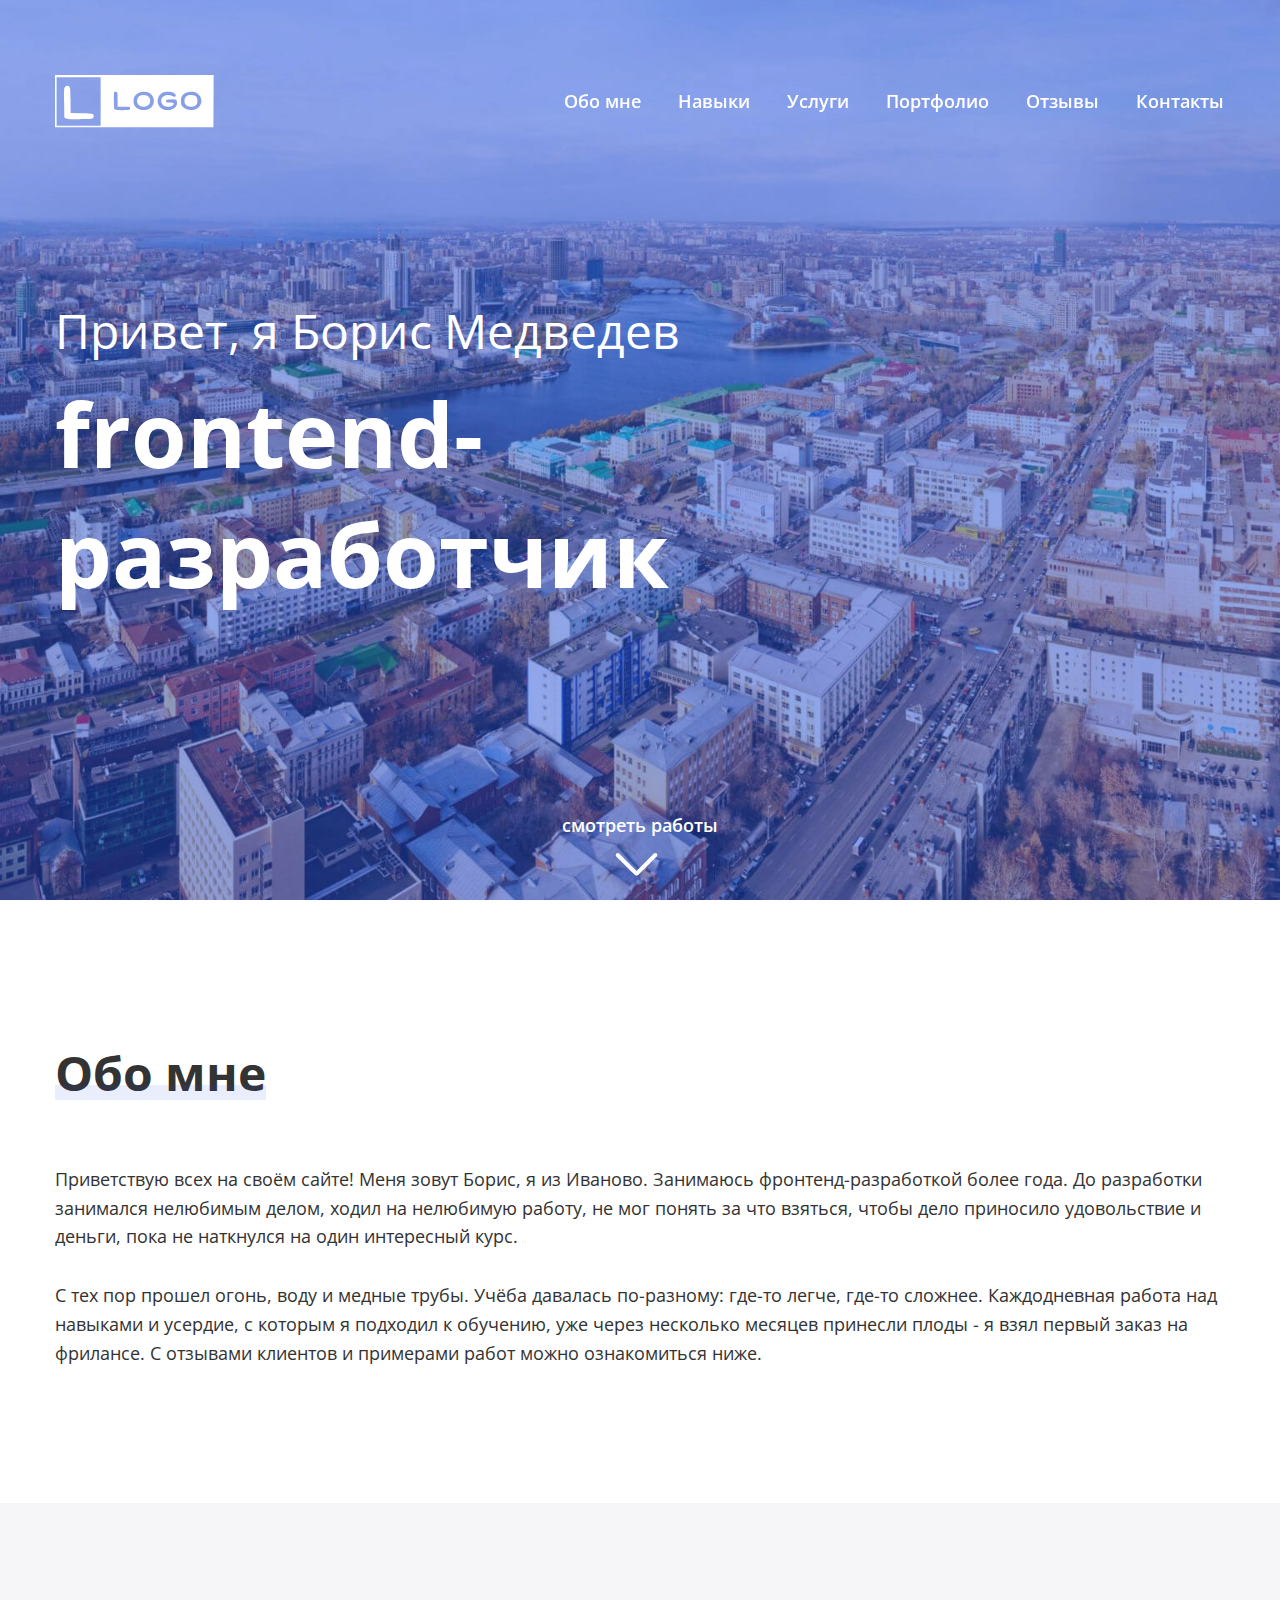
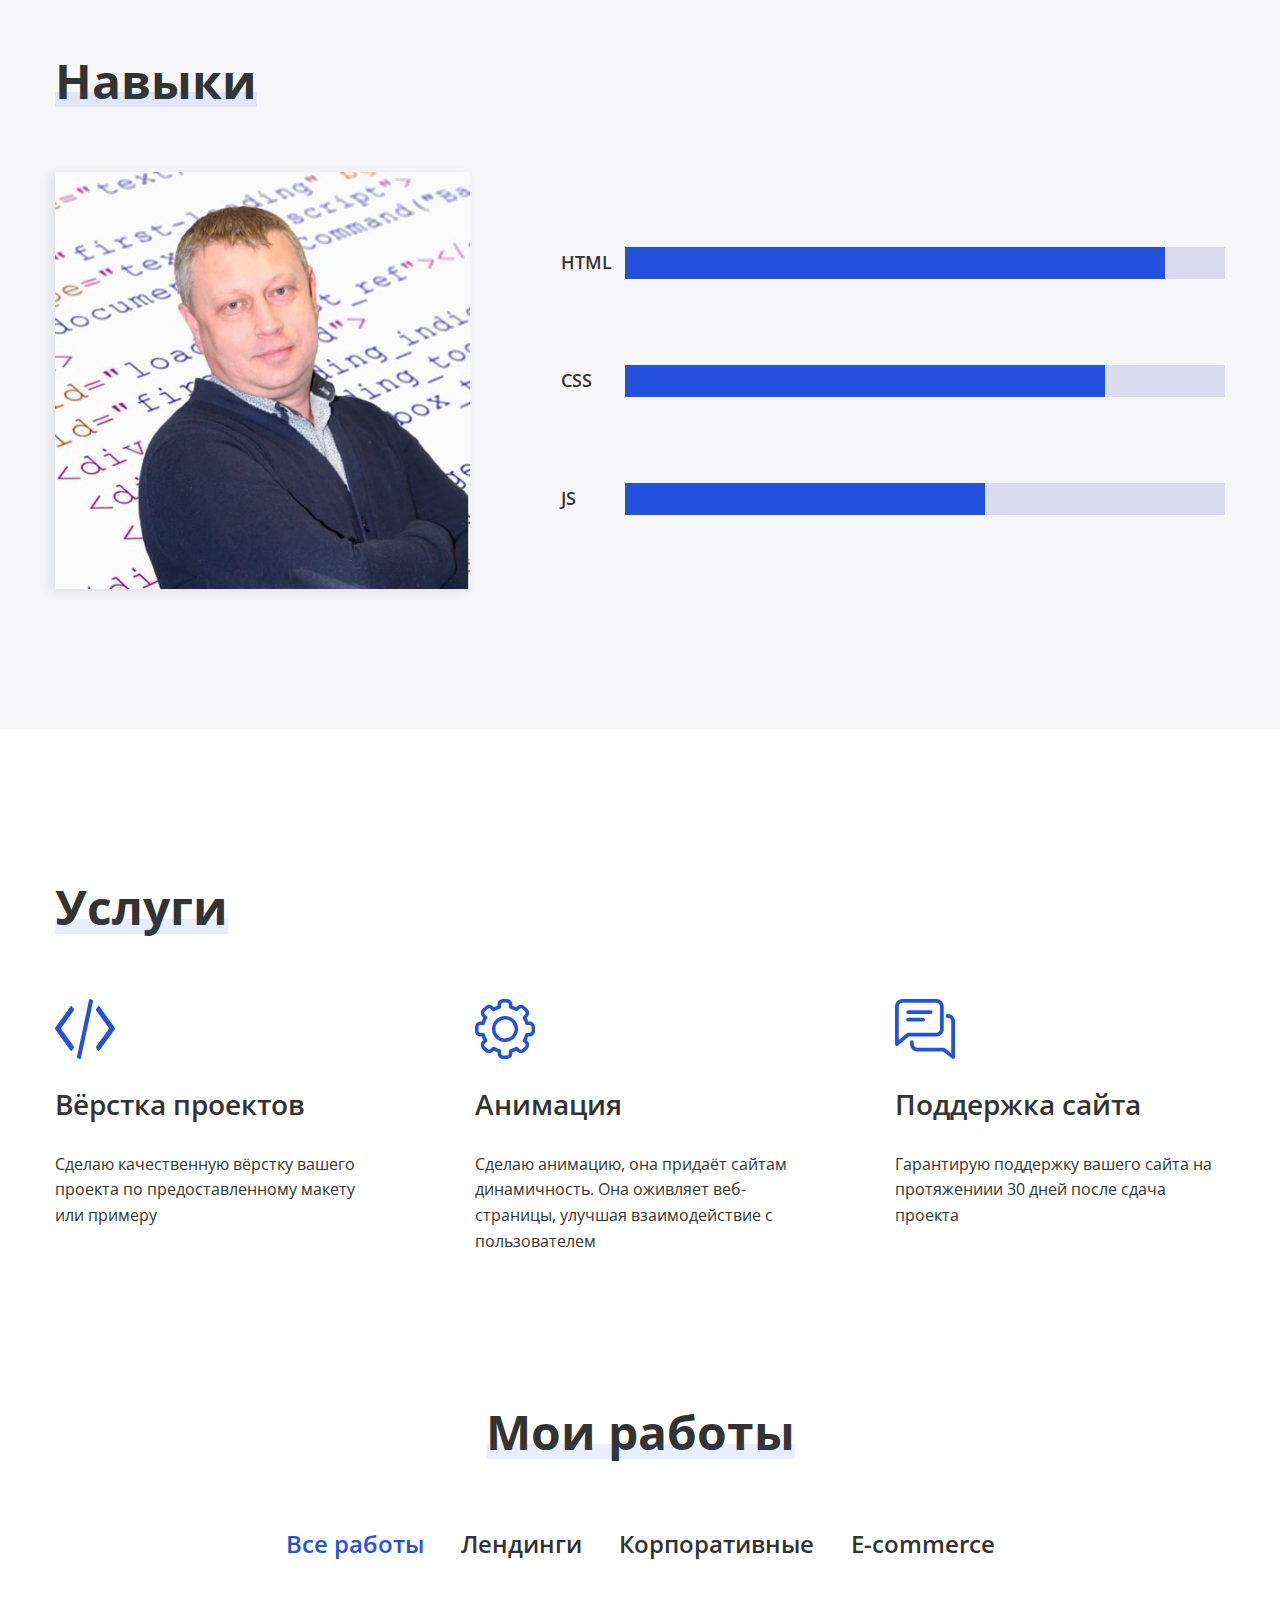
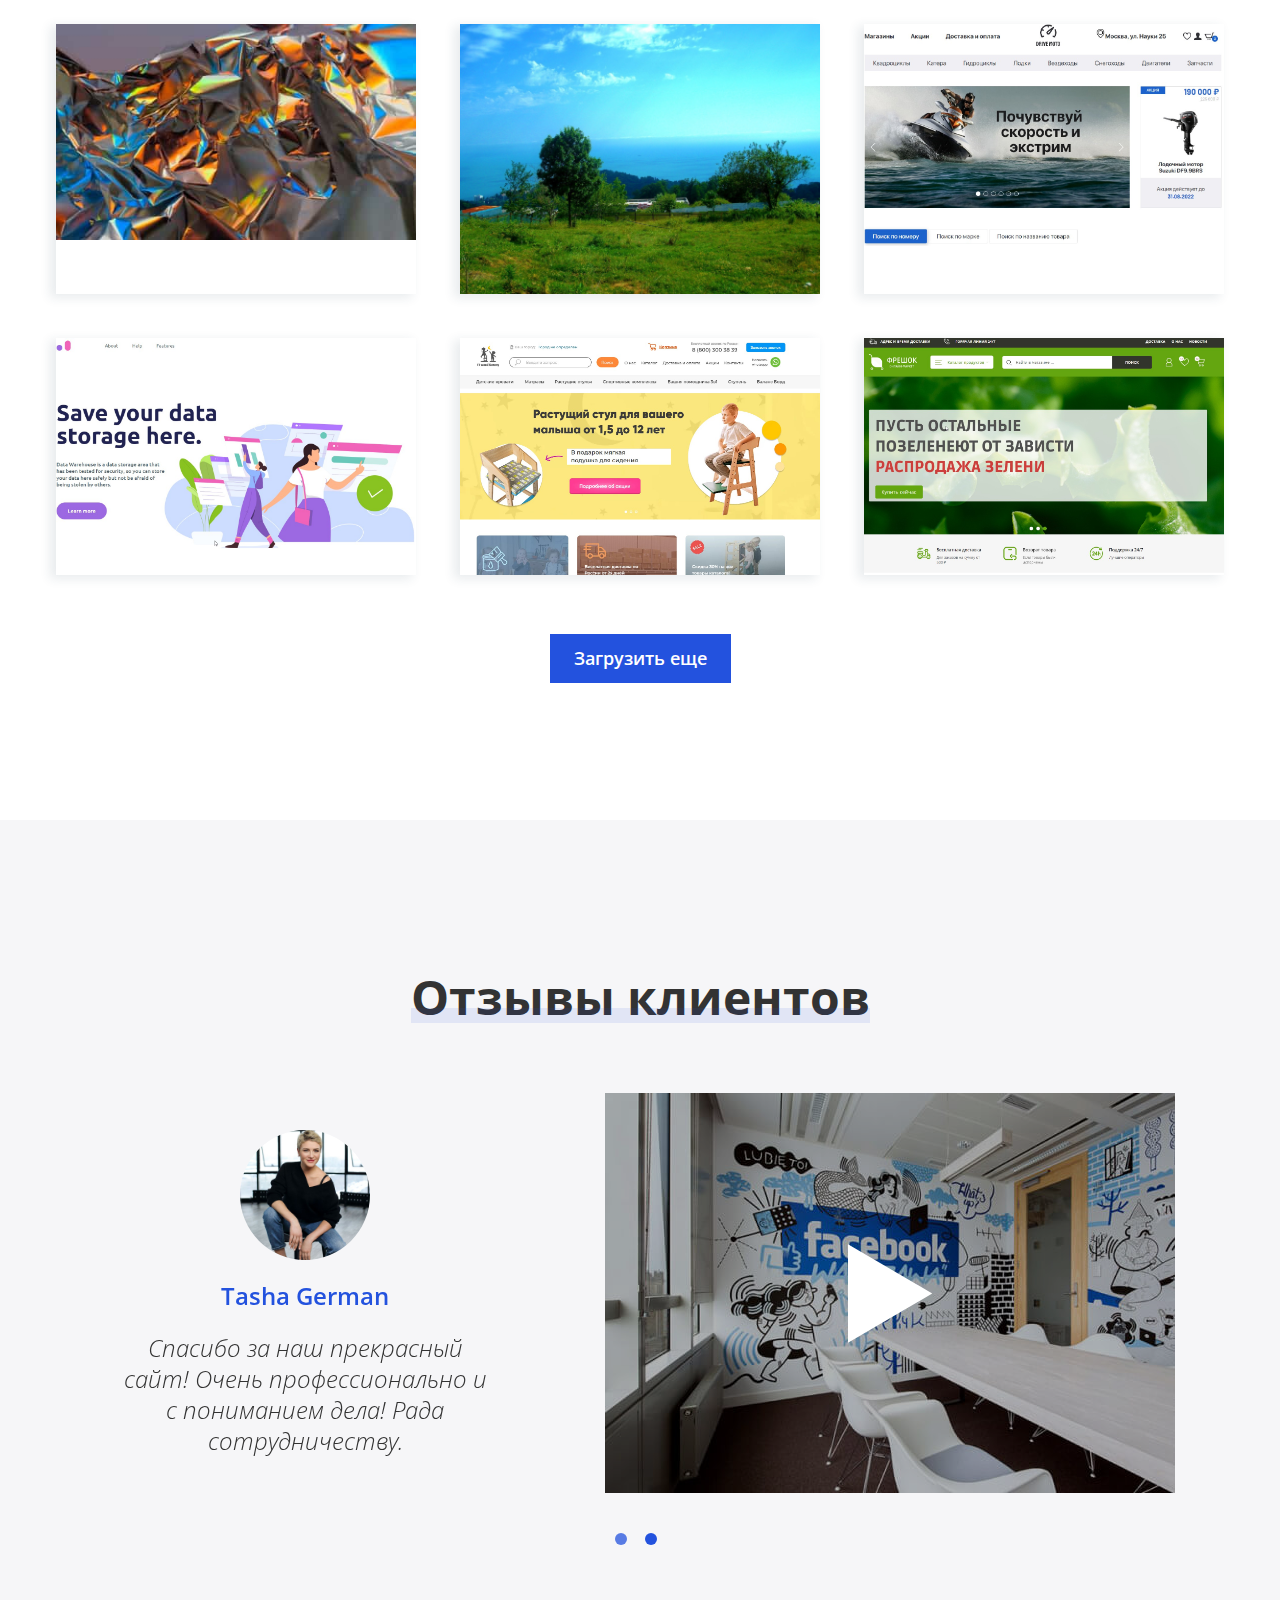
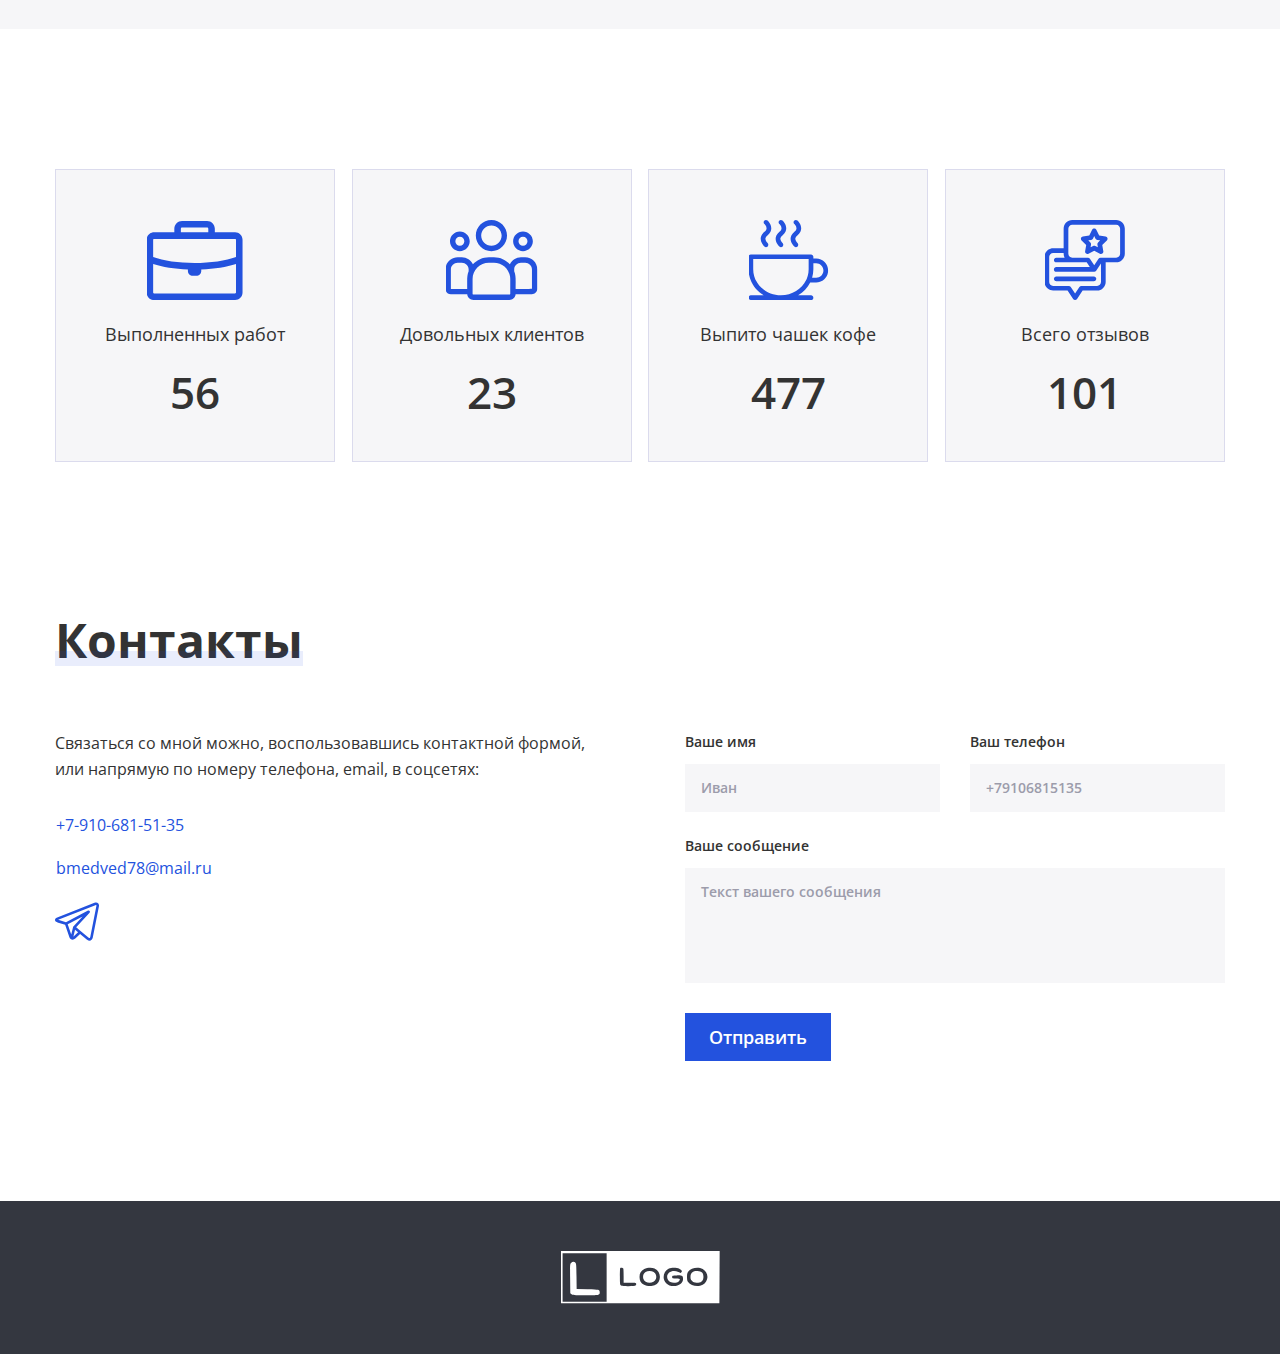
==== index.html @ 02bcf8ca "777" ====
<!DOCTYPE html>
<html lang="ru">

<head>
  <meta charset="UTF-8" />
  <meta http-equiv="X-UA-Compatible" content="IE=edge" />
  <meta name="viewport" content="width=device-width,
initial-scale=1.0" />
  <title>Портфолио Медведева Бориса</title>

  <link rel="apple-touch-icon" sizes="180x180" href="image/favicon/apple-touch-icon.png" />
  <link rel="icon" type="image/png" sizes="32x32" href="image/favicon/favicon-32x32.png" />
  <link rel="icon" type="image/png" sizes="16x16" href="image/favicon/favicon-16x16.png" />
  <link rel="icon" type="image/png" href="image/favicon/favicon.ico" />
  <link rel="manifest" href="image/favicon/site.webmanifest" />
  <link rel="mask-icon" href="image/favicon/safari-pinned-tab.svg" color="#5bbad5" />
  <meta name="msapplication-TileColor" content="#da532c" />
  <meta name="theme-color" content="#ffffff" />
  <meta name="yandex-verification" content="403693c402053840" />

  <link rel="stylesheet" href="https://maxcdn.bootstrapcdn.com/font-awesome/4.5.0/css/font-awesome.min.css" />
  <link rel="preconnect" href="https://fonts.googleapis.com" />
  <link rel="preconnect" href="https://fonts.gstatic.com" crossorigin />
  <link href="https://fonts.googleapis.com/css2?family=Open+Sans:ital,wght@0,400;0,600;0,700;1,300&display=swap"
    rel="stylesheet" />
  <link rel="stylesheet" href="css/reset.css" />
  <link rel="stylesheet" href="https://cdn.jsdelivr.net/npm/@fancyapps/ui/dist/fancybox.css" />
  <link rel="stylesheet" href="css/magnific-popup.css" />
  <link rel="stylesheet" href="css/slick-theme.css" />
  <link rel="stylesheet" href="css/slick.css" />
  <link rel="stylesheet" href="css/style.css" />

  <!-- Yandex.Metrika counter -->
  <script type="text/javascript">
    (function (m, e, t, r, i, k, a) {
      m[i] = m[i] || function () {
        (m[i].a = m[i].a || []).push(arguments)
      };
      m[i].l = 1 * new Date();
      k = e.createElement(t), a = e.getElementsByTagName(t)[0], k.async = 1, k.src = r, a.parentNode.insertBefore(k,
        a)
    })
    (window, document, "script", "https://mc.yandex.ru/metrika/tag.js", "ym");

    ym(88549186, "init", {
      clickmap: true,
      trackLinks: true,
      accurateTrackBounce: true,
      webvisor: true
    });
  </script>
  <noscript>
    <div><img src="https://mc.yandex.ru/watch/88549186" style="position:absolute; left:-9999px;" alt="" /></div>
  </noscript>
  <!-- /Yandex.Metrika counter -->




</head>

<body>
  <header class="header">
    <div class="container">
      <nav class="header__nav">
        <a class="logo" href="#">
          <img class="logo__img" src="image/logo.svg" alt="Логотип веб разработчика Медведева Бориса" />
        </a>

        <ul class="menu">
          <li class="menu__item">
            <a href="#about" class="menu__link animation link-size">
              Обо мне
            </a>
          </li>
          <li class="menu__item">
            <a href="#skills" class="menu__link animation link-size">
              Навыки
            </a>
          </li>
          <li class="menu__item">
            <a href="#services" class="menu__link animation link-size">
              Услуги
            </a>
          </li>
          <li class="menu__item">
            <a href="#works" class="menu__link animation link-size">
              Портфолио
            </a>
          </li>
          <li class="menu__item">
            <a href="#reviews" class="menu__link animation link-size">
              Отзывы
            </a>
          </li>
          <li class="menu__item">
            <a href="#contacts" class="menu__link animation link-size">
              Контакты
            </a>
          </li>
        </ul>

        <button class="burger link-size" type="button" id="toggle">
          <span class="burger__line burger__line--top"></span>
          <span class="burger__line burger__line--middle"></span>
          <span class="burger__line burger__line--bottom"></span>
          <span class="sr-only">кнопка открытия мобильного меню</span>
        </button>
      </nav>
    </div>
  </header>

  <main>
    <section class="hero" style="background-image: url('image/bgheader.jpg')">
      <div class="container">
        <div class="hero__inner">
          <h1 class="hero__title">
            Привет, я Борис Медведев
            <span class="hero__sabtitle">frontend- разработчик</span>
          </h1>
        </div>
        <a class="hero__arrow" href="#works">
          смотреть работы
          <span class="hero__line hero__line--first"></span>
          <span class="hero__line hero__line--second"></span>
        </a>
      </div>
    </section>

    <section class="about" id="about">
      <div class="container">
        <h2 class="title">Обо мне</h2>
        <div class="about__descr">
          <p>
            Приветствую всех на своём сайте! Меня зовут Борис, я из Иваново.
            Занимаюсь фронтенд-разработкой более года. До разработки занимался
            нелюбимым делом, ходил на нелюбимую работу, не мог понять за что
            взяться, чтобы дело приносило удовольствие и деньги, пока не
            наткнулся на один интересный курс.
          </p>
          <p>
            С тех пор прошел огонь, воду и медные трубы. Учёба давалась
            по-разному: где-то легче, где-то сложнее. Каждодневная работа над
            навыками и усердие, с которым я подходил к обучению, уже через
            несколько месяцев принесли плоды - я взял первый заказ на
            фрилансе. С отзывами клиентов и примерами работ можно ознакомиться
            ниже.
          </p>
        </div>
      </div>
    </section>

    <section class="skills" id="skills">
      <div class="container">
        <h2 class="title">Навыки</h2>
        <div class="skills__wrapper">
          <img class="skills__img" src="image/skills_img.jpg" alt="веб разработчик Медведев борис" width="415" />
          <ul class="skills__info">
            <li class="skills__items">
              <span class="skills__text">html</span>
              <span class="skills__progress">
                <span class="skills__line" style="width: 10%"> </span>
              </span>
            </li>
            <li class="skills__items">
              <span class="skills__text">css</span>
              <span class="skills__progress">
                <span class="skills__line" style="width: 20%"> </span>
              </span>
            </li>
            <li class="skills__items">
              <span class="skills__text">js</span>
              <span class="skills__progress">
                <span class="skills__line" style="width: 40%"> </span>
              </span>
            </li>
          </ul>
        </div>
      </div>
    </section>

    <section class="services" id="services">
      <div class="container">
        <h2 class="title">Услуги</h2>
        <ul class="services__list">
          <li class="services__item services__item--code">
            <h3 class="services__title">Вёрстка проектов</h3>
            <div class="services__text">
              <p>
                Сделаю качественную вёрстку вашего проекта по предоставленному
                макету или примеру
              </p>
            </div>
          </li>

          <li class="services__item services__item--cms">
            <h3 class="services__title">Анимация</h3>
            <div class="services__text">
              <p>Сделаю анимацию, она придаёт сайтам динамичность. Она оживляет веб-страницы, улучшая взаимодействие с
                пользователем
              </p>
            </div>
          </li>
          <li class="services__item services__item--site">
            <h3 class="services__title">Поддержка сайта</h3>
            <div class="services__text">
              <p>
                Гарантирую поддержку вашего сайта на протяжениии 30 дней после
                сдача проекта
              </p>
            </div>
          </li>
        </ul>
      </div>
    </section>

    <section class="works" id="works">
      <div class="container works__container">
        <h2 class="works__title title">Мои работы</h2>
        <ul class="filter">
          <li class="filter__item">
            <button class="filter__btn animation-blue link-size" type="button" data-filter="all">
              Все работы
            </button>
          </li>
          <li class="filter__item">
            <button class="filter__btn animation-blue link-size" type="button" data-filter=".category-1">
              Лендинги
            </button>
          </li>
          <li class="filter__item">
            <button class="filter__btn animation-blue link-size" type="button" data-filter=".category-2">
              Корпоративные
            </button>
          </li>
          <li class="filter__item">
            <button class="filter__btn animation-blue link-size" type="button" data-filter=".category-3">
              E-commerce
            </button>
          </li>
        </ul>

        <ul class="works__content">
          <li class="works__item mix category-1">
            <a href="https://kurs-gray.vercel.app/" target="_blank">
              <img src="image/works1.jpg" alt="Далеко-далеко за словесными горами." width="360" />
            </a>
          </li>
          <li class="works__item mix category-1">
            <a href="https://project5426699.tilda.ws/" target="_blank">
              <img src="image/works2.jpg" alt="Далеко-далеко за словесными горами." width="360" />
            </a>
          </li>
          <li class="works__item mix category-2">
            <a href="https://atv-online-store.vercel.app/" target="_blank">
              <img src="image/works3.jpg" alt="Далеко-далеко за словесными горами." width="360" />
            </a>
          </li>
          <li class="works__item mix category-2">
            <a href="https://ratio-seven.vercel.app/" target="_blank">
              <img src="image/works4.jpg" alt="Далеко-далеко за словесными горами." width="360" />
            </a>
          </li>
          <li class="works__item mix category-3">
            <a href="https://timatoma96.ru/" target="_blank">
              <img src="image/works5.jpg" alt="Далеко-далеко за словесными горами." width="360" />
            </a>
          </li>
          <li class="works__item mix category-3">
            <a href="https://freeshock1.vercel.app/" target="_blank">
              <img src="image/works6.jpg" alt="Далеко-далеко за словесными горами." width="360" />
            </a>
          </li>
        </ul>
        <button class="btn" type="button">Загрузить еще</button>
      </div>
    </section>

    <section class="reviews" id="reviews">
      <div class="container">
        <h2 class="reviews__title title">Отзывы клиентов</h2>

        <ul class="reviews__slider">
          <li class="reviews__inner">
            <div class="reviews__quote">
              <img class="reviews__img" src="image/mark.jpg" alt="Марк Цукерберг" />
              <blockquote class="reviews__text">
                <cite class="reviews__name">Tasha German</cite>
                Спасибо за наш прекрасный сайт! Очень профессионально и с пониманием дела! Рада сотрудничеству.
              </blockquote>
            </div>
            <a class="video" style="background-image: url('image/bg.jpg')" href="#">
              <span class="sr-only">кнопка смотреть видео</span>
            </a>
          </li>
          <li class="reviews__inner">
            <div class="reviews__quote">
              <img class="reviews__img" src="image/photo_2021-07-04_13-36-21.jpg" alt="Марк Цукерберг" />
              <blockquote class="reviews__text">
                <cite class="reviews__name">Anna Oganг</cite>
                Очень довольны разработанным сайтом и предоставляемыми нам услугам. Благодарим за
                успешное продвижение сайта!
              </blockquote>
            </div>
            <a class="video" style="background-image: url('image/works2.jpg')" href="#">
              <span class="sr-only">кнопка смотреть видео</span>
            </a>
          </li>

        </ul>
      </div>
    </section>

    <div class="container">
      <ul class="statistics">
        <li class="statistics__item statistics__item--briefcase">
          <span class="statistics__text">Выполненных работ</span>
          <span class="statistics__numbers">56</span>
        </li>
        <li class="statistics__item statistics__item--users">
          <span class="statistics__text">Довольных клиентов</span>
          <span class="statistics__numbers">23</span>
        </li>
        <li class="statistics__item statistics__item--coffee">
          <span class="statistics__text">Выпито чашек кофе</span>
          <span class="statistics__numbers">477</span>
        </li>
        <li class="statistics__item statistics__item--reviews">
          <span class="statistics__text">Всего отзывов</span>
          <span class="statistics__numbers">101</span>
        </li>
      </ul>
    </div>

    <section class="contacts" id="contacts">
      <div class="container">
        <h2 class="contacts__title title">Контакты</h2>
        <div class="contacts__inner">
          <address class="contacts__box">
            <div class="contacts__text">
              <p>
                Связаться со мной можно, воспользовавшись контактной формой,
                или напрямую по номеру телефона, email, в соцсетях:
              </p>
            </div>
            <ul class="contacts__list">
              <li class="contacts__item">
                <a class="contacts__phone animation-blue link-size" href="tel:+79106815135">
                  +7-910-681-51-35
                </a>
              </li>
              <li class="contacts__item">
                <a class="contacts__email animation-blue link-size" href="mailto:bmedved78@mail.ru">
                  bmedved78@mail.ru
                </a>
              </li>
            </ul>

            <ul class="social">
              <!-- <li class="social__item">
                <a class="social__link" href="#" target="_blank" style="background-image: url('image/instagram.svg')">
                  <span class="sr-only">ссылка в виде иконки социальной сети инстаграм</span>
                </a>
              </li>
              <li class="social__item">
                <a class="social__link" href="#" target="_blank" style="background-image: url('image/facebook.svg')">
                  <span class="sr-only">ссылка в виде иконки социальной сети фейсбук</span>
                </a>
              </li> -->
              <li class="social__item">
                <a class="social__link" href="https://t.me/BMEDV" target="_blank"
                  style="background-image: url('image/telegram.svg')">
                  <span class="sr-only">ссылка в виде иконки месенджер телеграм</span>
                </a>
              </li>
            </ul>
          </address>

          <form class="form" action="mail.php" method="POST">
            <label class="form__label">
              <span class="form__text">Ваше имя</span>
              <input class="form__input" type="text" name="name" placeholder="Иван" required />
            </label>

            <label class="form__label">
              <span class="form__text">Ваш телефон</span>
              <input class="form__input" type="tel" name="phone" placeholder="+79106815135" required />
            </label>

            <label class="form__label form__label--textarea">
              <span class="form__text">Ваше сообщение</span>
              <textarea class="form__input form__input--area" name="message"
                placeholder="Текст вашего сообщения"></textarea>
            </label>

            <button class="btn" type="submit">Отправить</button>
          </form>
        </div>
      </div>
    </section>
  </main>

  <footer class="footer">
    <a class="logo" href="#">
      <img class="logo__img" src="image/logo.svg" alt="Логотип веб разработчика Медведева Бориса" />
    </a>
    <button class="button" type="button">
      <span class="sr-only">кнопка переместиться на верх сайта</span>
    </button>
  </footer>


  <script src="js/jquery-3.6.0.min.js"></script>
  <script src="https://cdn.jsdelivr.net/npm/@fancyapps/ui@4.0/dist/fancybox.umd.js"></script>
  <script src="js/jquery.magnific-popup.min.js"></script>
  <script src="js/slick.min.js"></script>
  <script src="js/mixitup.min.js"></script>
  <script src="js/main.js"></script>
</body>

</html>
---- css/style.css ----
html {
  -webkit-box-sizing: border-box;
  box-sizing: border-box;
}

*,
*::after,
*::before {
  -webkit-box-sizing: inherit;
  box-sizing: inherit;
}

img {
  display: block;
}

body {
  font-family: "open sans", sans-serif;
  font-size: 18px;
  font-weight: normal;
  font-style: normal;
  line-height: 1.6;
  color: #333;
  background-color: #fff;
}

.link-size {
  position: relative;
}

.link-size::after {
  content: "";
  position: absolute;
  display: inline-block;
  top: 50%;
  -webkit-transform: translateY(-50%);
  transform: translateY(-50%);
  left: 0;
  width: 100%;
  height: 45px;
  z-index: 999;
}

.sr-only {
  position: absolute;
  width: 1px;
  height: 1px;
  margin: -1px;
  border: 0;
  padding: 0;
  white-space: nowrap;
  -webkit-clip-path: inset(100%);
  clip-path: inset(100%);
  clip: rect(0 0 0 0);
  overflow: hidden;
}

.container {
  max-width: 1200px;
  margin: 0 auto;
  padding: 0 15px;
}

.title {
  position: relative;
  display: inline-block;
  margin-bottom: 53px;
  font-weight: 700;
  font-size: 48px;
}

.title::after {
  content: "";
  position: absolute;
  display: inline-block;
  bottom: 12px;
  left: 0;
  width: 100%;
  height: 15px;
  background-color: rgba(35, 82, 222, 0.1);
}

.animation {
  outline: 0;
  border: 1px solid transparent;
  -webkit-transition: border-bottom 0.2s;
  transition: border-bottom 0.2s;
}

.animation:focus {
  -webkit-box-shadow: 0 0 0 2px rgba(255, 255, 255, 0.5);
  box-shadow: 0 0 0 2px rgba(255, 255, 255, 0.5);
  border-radius: 3px;
}

.animation:hover {
  border-bottom: 1px solid #fff;
  -webkit-transition: border-color 0.2s;
  transition: border-color 0.2s;
}

.animation:active {
  opacity: 0.7;
}

.animation-blue {
  outline: 0;
  border: 1px solid transparent;
  -webkit-transition: border-bottom 0.2s;
  transition: border-bottom 0.2s;
  border-radius: 3px;
}

.animation-blue:focus {
  -webkit-box-shadow: 0 0 0 2px rgba(35, 82, 222, 0.5);
  box-shadow: 0 0 0 2px rgba(35, 82, 222, 0.5);
}

.animation-blue:hover {
  color: #2352de;
  border-bottom: 1px solid #2352de;
}

.animation-blue:active {
  border-bottom: 1px solid transparent;
}

.btn {
  padding: 9px 23px;
  font-weight: 600;
  background-color: #2352de;
  border: 1px solid #2352de;
  color: #fff;
  -webkit-transition-property: color, background-color, -webkit-box-shadow;
  transition-property: color, background-color, -webkit-box-shadow;
  transition-property: color, box-shadow, background-color;
  transition-property: color, box-shadow, background-color, -webkit-box-shadow;
  -webkit-transition-duration: 0.2s;
  transition-duration: 0.2s;
  outline: 0;
}

.btn:focus {
  -webkit-box-shadow: 0 0 0 3px rgba(35, 82, 222, 0.5);
  box-shadow: 0 0 0 3px rgba(35, 82, 222, 0.5);
}

.btn:hover {
  background-color: #fff;
  color: #2352de;
}

.btn:active {
  color: #fff;
  background-color: #2352de;
  -webkit-box-shadow: inset 0 7px 4px rgba(0, 0, 0, 0.25);
  box-shadow: inset 0 7px 4px rgba(0, 0, 0, 0.25);
}

.header {
  position: fixed;
  top: 0;
  left: 0;
  right: 0;
  padding: 75px 0 30px;
  color: #fff;
  background-color: transparent;
  z-index: 9999;
  -webkit-transition-property: background-color, padding;
  transition-property: background-color, padding;
  -webkit-transition-duration: 0.2s, 0.5s;
  transition-duration: 0.2s, 0.5s;
}

.header__nav {
  display: -webkit-box;
  display: -ms-flexbox;
  display: flex;
  -webkit-box-align: center;
  -ms-flex-align: center;
  align-items: center;
  -webkit-box-pack: justify;
  -ms-flex-pack: justify;
  justify-content: space-between;
}

.header--fixid {
  padding: 5px 0 5px;
  background-color: rgba(35, 82, 222, 0.9);
}

.logo {
  position: relative;
  outline: 0;
  -webkit-transition: opacity 0.2s;
  transition: opacity 0.2s;
  z-index: 999;
}

.logo:focus {
  -webkit-box-shadow: 0 0 0 3px #2352de;
  box-shadow: 0 0 0 3px #2352de;
}

.logo:hover {
  opacity: 0.7;
}

.logo:active {
  opacity: 0.5;
}

.menu {
  display: -webkit-box;
  display: -ms-flexbox;
  display: flex;
}

.menu__item:not(:last-child) {
  margin-right: 35px;
}

.menu__link {
  font-weight: 600;
}

.burger {
  display: none;
  position: relative;
  z-index: 999;
}

.burger--close .burger__line--top {
  -webkit-transform: translateY(10px) translateX(0) rotate(45deg);
  transform: translateY(10px) translateX(0) rotate(45deg);
}

.burger--close .burger__line--middle {
  opacity: 0;
}

.burger--close .burger__line--bottom {
  -webkit-transform: translateY(-10px) translateX(0) rotate(-45deg);
  transform: translateY(-10px) translateX(0) rotate(-45deg);
}

.burger__line {
  display: block;
  background-color: #fff;
  height: 2px;
  width: 30px;
  -webkit-transition: -webkit-transform 0.35s;
  transition: -webkit-transform 0.35s;
  transition: transform 0.35s;
  transition: transform 0.35s, -webkit-transform 0.35s;
}

.burger__line:not(:last-child) {
  margin-bottom: 8px;
}

.hero {
  color: #fff;
  background-repeat: no-repeat;
  background-size: cover;
  background-position: center;
  -webkit-box-shadow: inset 0 0 0 200vw rgba(35, 82, 222, 0.5);
  box-shadow: inset 0 0 0 200vw rgba(35, 82, 222, 0.5);
}

.hero__inner {
  display: -webkit-box;
  display: -ms-flexbox;
  display: flex;
  -webkit-box-align: center;
  -ms-flex-align: center;
  align-items: center;
  height: 100vh;
}

.hero__title {
  max-width: 650px;
  font-size: 48px;
  font-weight: 400;
  line-height: 2.4;
}

.hero__sabtitle {
  font-weight: 700;
  font-size: 90px;
  line-height: 1;
}

.hero__arrow {
  position: absolute;
  bottom: 20px;
  left: 50%;
  -webkit-transform: translateX(-50%);
  transform: translateX(-50%);
  margin: 0 auto;
  padding-bottom: 40px;
  max-width: 159px;
  width: 100%;
  font-weight: 600;
  text-align: center;
  outline: 0;
}

.hero__line {
  opacity: 1;
  position: absolute;
  left: 40%;
  top: 50%;
}

.hero__line::before {
  content: "";
  position: absolute;
  background: #fff;
  height: 4px;
  top: 10px;
  left: -3px;
  width: 30px;
  border-radius: 16px;
}

.hero__line--first::before {
  -webkit-transform: rotate(45deg) translateX(-18%);
  transform: rotate(45deg) translateX(-18%);
  -webkit-transform-origin: top left;
  transform-origin: top left;
}

.hero__line--second::before {
  -webkit-transform: rotate(-45deg) translateX(18%);
  transform: rotate(-45deg) translateX(18%);
  -webkit-transform-origin: top right;
  transform-origin: top right;
}

.hero:focus {
  -webkit-box-shadow: 0 0 0 2px rgba(255, 255, 255, 0.5);
  box-shadow: 0 0 0 2px rgba(255, 255, 255, 0.5);
  border-radius: 3px;
}

.hero:active {
  opacity: 0.7;
}

.hero__arrow:hover {
  text-decoration: underline;
}

.about {
  padding: 135px 0;
}

.about__descr {
  line-height: 1.6;
}

.about__descr p:not(:last-child) {
  margin-bottom: 30px;
}

.skills {
  padding: 140px 0;
  background-color: #f6f6f8;
}

.skills__wrapper {
  display: -webkit-box;
  display: -ms-flexbox;
  display: flex;
  -ms-flex-wrap: wrap;
  flex-wrap: wrap;
  -webkit-box-pack: justify;
  -ms-flex-pack: justify;
  justify-content: space-between;
  -webkit-box-align: center;
  -ms-flex-align: center;
  align-items: center;
}

.skills__info {
  max-width: 664px;
  width: 100%;
}

.skills__items {
  display: -webkit-box;
  display: -ms-flexbox;
  display: flex;
  -ms-flex-wrap: wrap;
  flex-wrap: wrap;
  -webkit-box-pack: justify;
  -ms-flex-pack: justify;
  justify-content: space-between;
  -webkit-box-align: center;
  -ms-flex-align: center;
  align-items: center;
}

.skills__items:not(:last-child) {
  margin-bottom: 86px;
}

.skills__text {
  font-weight: 600;
  text-transform: uppercase;
}

.skills__progress {
  position: relative;
  display: block;
  max-width: 600px;
  width: 100%;
  height: 32px;
  background-color: #2352de;
}

.skills__line {
  position: absolute;
  right: 0;
  height: 32px;
  background-color: #dbdbed;
}

.services {
  padding: 140px 0;
}

.services__list {
  display: -webkit-box;
  display: -ms-flexbox;
  display: flex;
  -ms-flex-wrap: wrap;
  flex-wrap: wrap;
  -webkit-box-pack: justify;
  -ms-flex-pack: justify;
  justify-content: space-between;
}

.services__item {
  position: relative;
  max-width: 330px;
}

.services__item::before {
  content: "";
  display: block;
  width: 60px;
  height: 60px;
  background-repeat: no-repeat;
  background-size: cover;
  background-position: center;
  margin-bottom: 23px;
  z-index: 999;
}

.services__item--code::before {
  background-image: url("../image/services_icon1.svg");
}

.services__item--cms::before {
  background-image: url("../image/services_icon2.svg");
}

.services__item--site::before {
  background-image: url("../image/services_icon3.svg");
}

.services__title {
  font-weight: 600;
  font-size: 28px;
  margin-bottom: 25px;
}

.services__text {
  font-size: 16px;
}

.works {
  text-align: center;
  padding: 0 0 137px;
}

.works__container {
  max-width: 1250px;
  width: 100%;
}

.works__inner {
  text-align: center;
}

.works__content {
  display: -webkit-box;
  display: -ms-flexbox;
  display: flex;
  -ms-flex-wrap: wrap;
  flex-wrap: wrap;
  -webkit-box-pack: center;
  -ms-flex-pack: center;
  justify-content: center;
  margin-bottom: 15px;
}

.works__item {
  position: relative;
  margin: 0 22px 44px;
  -webkit-transition: -webkit-box-shadow 0.2s;
  transition: -webkit-box-shadow 0.2s;
  transition: box-shadow 0.2s;
  transition: box-shadow 0.2s, -webkit-box-shadow 0.2s;
  outline: 0;
  -webkit-box-shadow: -5px 3px 10px 1px rgba(40, 70, 90, 0.1);
  box-shadow: -5px 3px 10px 1px rgba(40, 70, 90, 0.1);
}

/* .works__item::before {
  content: "";
  position: absolute;
  top: 0;
  left: 0;
  width: 100%;
  height: 100%;
  background-image: url("../image/plus.svg");
  background-repeat: no-repeat;
  background-size: contain;
  background-position: center center;
  opacity: 0;
  pointer-events: none;
  -webkit-transition: 0.5s;
  transition: 0.5s;
} */

.works__item:hover {
  -webkit-box-shadow: -5px 3px 10px 1px rgba(40, 70, 90, 0.5);
  box-shadow: -5px 3px 10px 1px rgba(40, 70, 90, 0.5);
}

.works__item:hover::before {
  opacity: 1;
}

.filter {
  display: -webkit-box;
  display: -ms-flexbox;
  display: flex;
  -ms-flex-wrap: wrap;
  flex-wrap: wrap;
  -webkit-box-pack: center;
  -ms-flex-pack: center;
  justify-content: center;
  margin-bottom: 60px;
}

.filter__item:not(:last-child) {
  margin-right: 35px;
}

.filter__btn {
  font-weight: 600;
  font-size: 24px;
  border: 1px solid transparent;
  -webkit-transition-property: border-bottom, color;
  transition-property: border-bottom, color;
  -webkit-transition-duration: 0.2s;
  transition-duration: 0.2s;
}

.filter__btn.mixitup-control-active {
  color: #2352de;
}

.reviews {
  text-align: center;
  padding: 139px 0 106px;
  background-color: #f6f6f8;
}

.reviews__title {
  margin-bottom: 58px;
}

.reviews__box {
  text-align: center;
}

.reviews__inner {
  display: -webkit-box;
  display: -ms-flexbox;
  display: flex;
  -ms-flex-wrap: wrap;
  flex-wrap: wrap;
  -ms-flex-pack: distribute;
  justify-content: space-around;
  -webkit-box-align: center;
  -ms-flex-align: center;
  align-items: center;
}

.reviews .slick-initialized .slick-slide {
  display: -webkit-box;
  display: -ms-flexbox;
  display: flex;
  -ms-flex-wrap: wrap;
  flex-wrap: wrap;
}

.reviews .slick-dots button::before {
  content: "";
  top: 0;
  left: 0;
  width: 12px;
  height: 12px;
  text-align: center;
  opacity: 1;
  border-radius: 50%;
  background-color: #2352de;
}

.reviews__quote {
  display: -webkit-box;
  display: -ms-flexbox;
  display: flex;
  padding: 0 15px;
  -webkit-box-orient: vertical;
  -webkit-box-direction: normal;
  -ms-flex-direction: column;
  flex-direction: column;
  -webkit-box-pack: justify;
  -ms-flex-pack: justify;
  justify-content: space-between;
  -webkit-box-align: center;
  -ms-flex-align: center;
  align-items: center;
  text-align: center;
  max-width: 400px;
  width: 100%;
}

.reviews__img {
  margin-bottom: 20px;
  max-width: 130px;
  border-radius: 50%;
}

.reviews__name {
  display: block;
  margin-bottom: 20px;
  font-style: normal;
  font-weight: 600;
  font-size: 24px;
  color: #2352de;
}

.reviews__text {
  font-style: italic;
  font-weight: 300;
  font-size: 24px;
  line-height: 1.3;
}

.slick-dots {
  bottom: -60px;
}

.video {
  position: relative;
  max-width: 570px;
  width: 100%;
  min-height: 400px;
  background-repeat: no-repeat;
  background-size: cover;
  background-position: center;
  -webkit-box-shadow: inset 0 0 0 200vw rgba(0, 0, 0, 0.3);
  box-shadow: inset 0 0 0 200vw rgba(0, 0, 0, 0.3);
}

.video::before {
  position: absolute;
  content: "";
  left: 50%;
  top: 50%;
  width: 85px;
  height: 100px;
  -webkit-transform: translate(-50%, -50%);
  transform: translate(-50%, -50%);
  background-image: url("../image/play.svg");
  background-repeat: no-repeat;
  background-size: contain;
  background-position: center;
  -webkit-transition-property: width, height;
  transition-property: width, height;
  -webkit-transition-duration: 0.5s;
  transition-duration: 0.5s;
}

.video:focus {
  -webkit-box-shadow: inset 0 0 0 200vw rgba(0, 0, 0, 0.5);
  box-shadow: inset 0 0 0 200vw rgba(0, 0, 0, 0.5);
}

.video:hover {
  -webkit-box-shadow: inset 0 0 0 200vw rgba(0, 0, 0, 0.6);
  box-shadow: inset 0 0 0 200vw rgba(0, 0, 0, 0.6);
}

.video:hover::before {
  width: 128px;
  height: 150px;
}

.video:active {
  -webkit-box-shadow: inset 0 0 0 200vw rgba(0, 0, 0, 0.45);
  box-shadow: inset 0 0 0 200vw rgba(0, 0, 0, 0.45);
}

.video:active::before {
  width: 50px;
  height: 60px;
}

.statistics {
  padding: 140px 0;
  display: -webkit-box;
  display: -ms-flexbox;
  display: flex;
  -ms-flex-wrap: wrap;
  flex-wrap: wrap;
  -webkit-box-pack: justify;
  -ms-flex-pack: justify;
  justify-content: space-between;
}

.statistics__item {
  position: relative;
  display: -webkit-box;
  display: -ms-flexbox;
  display: flex;
  -webkit-box-orient: vertical;
  -webkit-box-direction: normal;
  -ms-flex-direction: column;
  flex-direction: column;
  -webkit-box-align: center;
  -ms-flex-align: center;
  align-items: center;
  -webkit-box-pack: justify;
  -ms-flex-pack: justify;
  justify-content: space-between;
  padding: 150px 10px 33px;
  max-width: 280px;
  width: 100%;
  border: 1px solid #dbdbed;
  background-color: #f6f6f8;
}

.statistics__item::before {
  content: "";
  position: absolute;
  top: 50px;
  right: 50%;
  width: 97px;
  height: 80px;
  -webkit-transform: translatex(50%);
  transform: translatex(50%);
  background-repeat: no-repeat;
  background-size: contain;
  background-position: center;
  margin-bottom: 20px;
}

.statistics__item--briefcase::before {
  background-image: url("../image/number1.svg");
}

.statistics__item--users::before {
  background-image: url("../image/number2.svg");
}

.statistics__item--coffee::before {
  background-image: url("../image/number3.svg");
}

.statistics__item--reviews::before {
  background-image: url("../image/number4.svg");
}

.statistics__text {
  display: block;
  margin-bottom: 8px;
}

.statistics__numbers {
  font-weight: 600;
  font-size: 44px;
}

.contacts {
  padding: 0 0 140px;
}

.contacts__inner {
  display: -webkit-box;
  display: -ms-flexbox;
  display: flex;
  -ms-flex-wrap: wrap;
  flex-wrap: wrap;
  -webkit-box-pack: justify;
  -ms-flex-pack: justify;
  justify-content: space-between;
}

.contacts__box {
  display: -webkit-box;
  display: -ms-flexbox;
  display: flex;
  -webkit-box-orient: vertical;
  -webkit-box-direction: normal;
  -ms-flex-direction: column;
  flex-direction: column;
  max-width: 550px;
}

.contacts__text {
  font-size: 16px;
  margin-bottom: 30px;
}

.contacts__item {
  margin-bottom: 18px;
  font-size: 16px;
  color: #2352de;
}

.social {
  display: -webkit-box;
  display: -ms-flexbox;
  display: flex;
}

.social__link {
  display: block;
  width: 44px;
  height: 44px;
  background-repeat: no-repeat;
  background-size: content;
  background-position: center;
  -webkit-transition: opacity 0.2s;
  transition: opacity 0.2s;
  outline: 0;
}

.social__link:focus {
  -webkit-box-shadow: 0 0 0 2px rgba(35, 82, 222, 0.5);
  box-shadow: 0 0 0 2px rgba(35, 82, 222, 0.5);
  border-radius: 3px;
}

.social__link:hover {
  opacity: 0.7;
}

.social__link:active {
  opacity: 1;
  -webkit-box-shadow: 0 0 0 2px transparent;
  box-shadow: 0 0 0 2px transparent;
  -webkit-filter: drop-shadow(0 4px 4px rgba(0, 0, 0, 0.25));
  filter: drop-shadow(0 4px 4px rgba(0, 0, 0, 0.25));
}

.social__item:not(:last-child) {
  margin-right: 20px;
}

.form {
  display: -webkit-box;
  display: -ms-flexbox;
  display: flex;
  max-width: 540px;
  width: 100%;
  -webkit-box-pack: justify;
  -ms-flex-pack: justify;
  justify-content: space-between;
  -webkit-box-align: center;
  -ms-flex-align: center;
  align-items: center;
  -ms-flex-wrap: wrap;
  flex-wrap: wrap;
}

.form__label {
  display: -webkit-box;
  display: -ms-flexbox;
  display: flex;
  -webkit-box-orient: vertical;
  -webkit-box-direction: normal;
  -ms-flex-direction: column;
  flex-direction: column;
  max-width: 255px;
  width: 100%;
  font-weight: 600;
  font-size: 14px;
}

.form__label--textarea {
  max-width: 540px;
  width: 100%;
}

.form__text {
  margin-bottom: 10px;
}

.form__input {
  background-color: #f6f6f8;
  border: 1px solid transparent;
  padding: 12px 15px;
  margin-bottom: 23px;
}

.form__input::-webkit-input-placeholder {
  font-size: 14px;
  color: #9c9cab;
  -webkit-transition: color 0.2s;
  transition: color 0.2s;
}

.form__input:-ms-input-placeholder {
  font-size: 14px;
  color: #9c9cab;
  -webkit-transition: color 0.2s;
  transition: color 0.2s;
}

.form__input::-ms-input-placeholder {
  font-size: 14px;
  color: #9c9cab;
  -webkit-transition: color 0.2s;
  transition: color 0.2s;
}

.form__input::placeholder {
  font-size: 14px;
  color: #9c9cab;
  -webkit-transition: color 0.2s;
  transition: color 0.2s;
}

.form__input--area {
  height: 115px;
  margin-bottom: 30px;
  resize: none;
}

.form__input:focus {
  outline: 0;
  -webkit-box-shadow: 0 0 0 3px rgba(35, 82, 222, 0.5);
  box-shadow: 0 0 0 3px rgba(35, 82, 222, 0.5);
}

.form__input:hover::-webkit-input-placeholder {
  color: #000;
}

.form__input:hover:-ms-input-placeholder {
  color: #000;
}

.form__input:hover::-ms-input-placeholder {
  color: #000;
}

.form__input:hover::placeholder {
  color: #000;
}

.footer {
  display: -webkit-box;
  display: -ms-flexbox;
  display: flex;
  padding: 50px 0;
  background-color: #343740;
  -webkit-box-pack: center;
  -ms-flex-pack: center;
  justify-content: center;
}

.button {
  background-color: #2352de;
  width: 50px;
  height: 50px;
  border-radius: 50%;
  position: fixed;
  bottom: 20px;
  right: 20px;
  -webkit-transition: background-color 0.3s, opacity 0.5s;
  transition: background-color 0.3s, opacity 0.5s;
  opacity: 0;
  visibility: hidden;
  z-index: 1000;
  outline: 0;
}

.button:focus {
  -webkit-box-shadow: 0 0 0 2px rgba(35, 82, 222, 0.5);
  box-shadow: 0 0 0 2px rgba(35, 82, 222, 0.5);
}

.button:hover {
  background-color: #1c53f8;
}

.button:active {
  background-color: #003efa;
}

.button::after {
  content: "\F077";
  font-family: FontAwesome;
  font-weight: normal;
  font-style: normal;
  font-size: 1.5em;
  line-height: 1;
  color: #fff;
}

.show {
  -webkit-transition: background-color 0.3s, opacity 0.5s;
  transition: background-color 0.3s, opacity 0.5s;
  opacity: 1;
  visibility: visible;
}

.skills__img {
  box-shadow: -5px 3px 10px 1px rgb(40 70 90 / 10%);
}

@media (max-width: 1200px) {
  .header {
    padding: 15px 0 15px;
  }
  .about,
  .reviews,
  .skills,
  .services,
  .statistics,
  .contacts {
    padding: 50px 0;
  }
  .title {
    margin-bottom: 30px;
  }
  .skills__wrapper {
    -webkit-box-orient: vertical;
    -webkit-box-direction: normal;
    -ms-flex-direction: column;
    flex-direction: column;
  }
  .skills__info {
    max-width: 600px;
  }
  .skills__img {
    margin-bottom: 30px;
  }
  .skills__items {
    display: block;
    text-align: center;
  }
  .skills__items:not(:last-child) {
    margin-bottom: 24px;
  }
  .skills__text {
    display: block;
    margin-bottom: 5px;
  }
  .services__list {
    -webkit-box-pack: center;
    -ms-flex-pack: center;
    justify-content: center;
  }
  .reviews__text {
    margin-bottom: 30px;
  }
  .statistics__item {
    margin-bottom: 15px;
  }
}

@media (max-width: 900px) {
  .header {
    padding: 5px 0 5px;
  }
  .burger {
    display: block;
  }
  .logo {
    width: 110px;
  }
  .menu {
    position: absolute;
    display: block;
    padding: 100px 0 50px;
    text-align: center;
    top: 0;
    right: 0;
    width: 100%;
    min-height: 100vh;
    background-color: #7792e0;
    -webkit-transform: translateY(-200%);
    transform: translateY(-200%);
    -webkit-transition: -webkit-transform 0.5s;
    transition: -webkit-transform 0.5s;
    transition: transform 0.5s;
    transition: transform 0.5s, -webkit-transform 0.5s;
    overflow-y: scroll;
  }
  .menu__item {
    padding: 10px;
  }
  .menu__item:not(:last-child) {
    margin: 0 0 15px 0;
  }
  .menu__item:not(:last-child):active {
    background-color: #2352de;
  }
  .menu__link {
    font-size: 18px;
  }
  .menu--open {
    height: 100%;
    -webkit-transform: translateY(0);
    transform: translateY(0);
  }
  .hero__title {
    font-size: 32px;
  }
  .hero__sabtitle {
    font-size: 80px;
  }
  .about {
    text-align: center;
  }
  .about__descr {
    text-align: left;
  }
  .skills {
    text-align: center;
  }
  .services {
    padding: 50px 0;
    text-align: center;
  }
  .services__item {
    text-align: left;
    margin-bottom: 30px;
  }
  .works__content {
    -ms-flex-pack: distribute;
    justify-content: space-around;
  }
  .works__item {
    max-width: 250px;
    margin: 0 0 25px;
  }
  .social {
    margin-bottom: 32px;
  }
}

@media (max-width: 600px) {
  .title {
    font-size: 28px;
  }
  .hero__title {
    max-width: 450px;
    font-size: 26px;
  }
  .hero__sabtitle {
    font-size: 40px;
  }
  .arrow {
    font-size: 14px;
  }
  .about__descr {
    font-size: 16px;
  }
  .services {
    padding: 15px 0;
  }
  .services__title {
    font-size: 20px;
    margin-bottom: 17px;
  }
  .services__item::before {
    width: 40px;
    height: 40px;
    margin-bottom: 10px;
  }
  .works {
    padding: 0 0 50px;
  }
  .works__item {
    max-width: 165px;
    margin: 0 0 15px;
  }
  .works__content {
    -webkit-box-pack: space-evenly;
    -ms-flex-pack: space-evenly;
    justify-content: space-evenly;
  }
  .filter {
    display: block;
    margin-bottom: 30px;
  }
  .filter__btn {
    font-size: 18px;
  }
  .filter__item {
    margin-bottom: 22px;
  }
  .filter__item:not(:last-child) {
    margin-right: 0;
  }
  .statistics {
    -webkit-box-pack: justify;
    -ms-flex-pack: justify;
    justify-content: space-between;
  }
  .statistics__item {
    text-align: center;
    max-width: 165px;
    min-height: 170px;
    padding: 70px 10px 22px;
  }
  .statistics__item::before {
    top: 25px;
    width: 42px;
    height: 35px;
  }
  .statistics__text {
    font-size: 14px;
    max-width: 135px;
  }
  .statistics__numbers {
    font-size: 30px;
  }
  .contacts {
    font-size: 16px;
  }
  .form {
    display: block;
  }
  .form__label {
    max-width: 100%;
  }
}

@media (max-width: 440px) {
  .menu__link {
    font-size: 18px;
  }
  .works__content {
    -ms-flex-pack: distribute;
    justify-content: space-around;
  }
  .video {
    position: absolute;
    width: 60px;
    min-height: 60px;
    border-radius: 50%;
    -webkit-transform: translateX(55px);
    transform: translateX(55px);
    top: 90px;
  }
  .video::before {
    width: 20px;
    height: 17px;
  }
  .reviews {
    padding-bottom: 1px;
    bottom: 0;
  }
  .reviews__img {
    margin-bottom: 35px;
  }
  .reviews__quote {
    padding: 0 33px;
  }
  .reviews__text {
    font-size: 16px;
  }
  .reviews__name {
    font-size: 20px;
  }
  .slick-dots {
    bottom: -10px;
  }
  .skills__img {
    max-width: 300px;
    margin-bottom: 21px;
  }
  .skills__info {
    max-width: 300px;
  }
  .skills__items:not(:last-child) {
    margin-bottom: 15px;
  }
  .title::after {
    bottom: 1px;
  }
  .services {
    padding: 42px 0;
  }
  .filter__item {
    margin-bottom: 15px;
  }
  .statistics__item {
    padding: 70px 10px 4px;
  }
  .form {
    width: 100%;
  }
  .form__input {
    width: 100%;
    margin-bottom: 15px;
  }
  .form__input--area {
    margin-bottom: 17px;
  }
  .contacts {
    padding: 0 0 50px;
    text-align: center;
  }
  .contacts__title {
    text-align: center;
  }
  .contacts__inner {
    text-align: left;
  }
  .contacts__text {
    line-height: 1.6;
    margin-bottom: 35px;
  }
  .contacts__item {
    margin-bottom: 25px;
  }
  .footer {
    padding: 33px 0;
  }
}

@media (max-width: 320px) {
  .hero__title {
    font-size: 22px;
  }
  .works__item {
    max-width: 135px;
  }
  .statistics {
    -webkit-box-pack: center;
    -ms-flex-pack: center;
    justify-content: center;
  }
}
/*# sourceMappingURL=style.css.map */
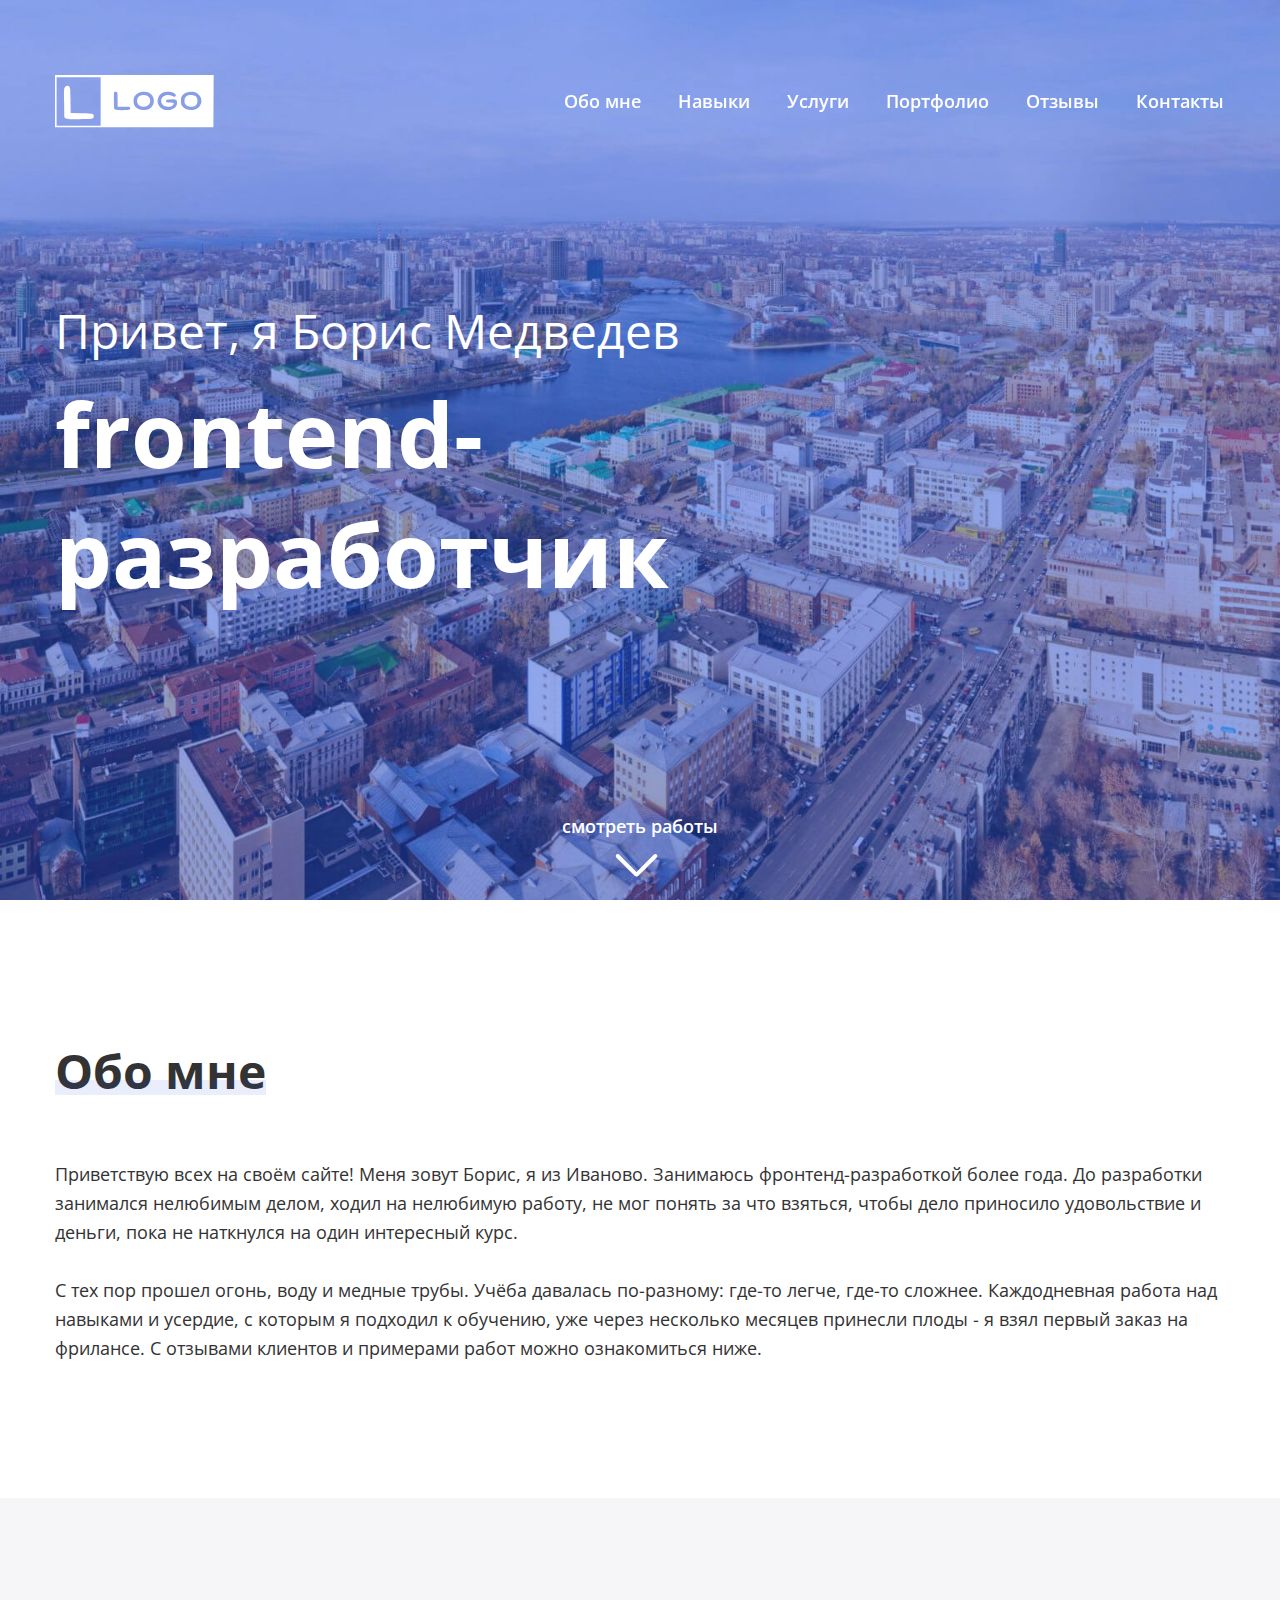
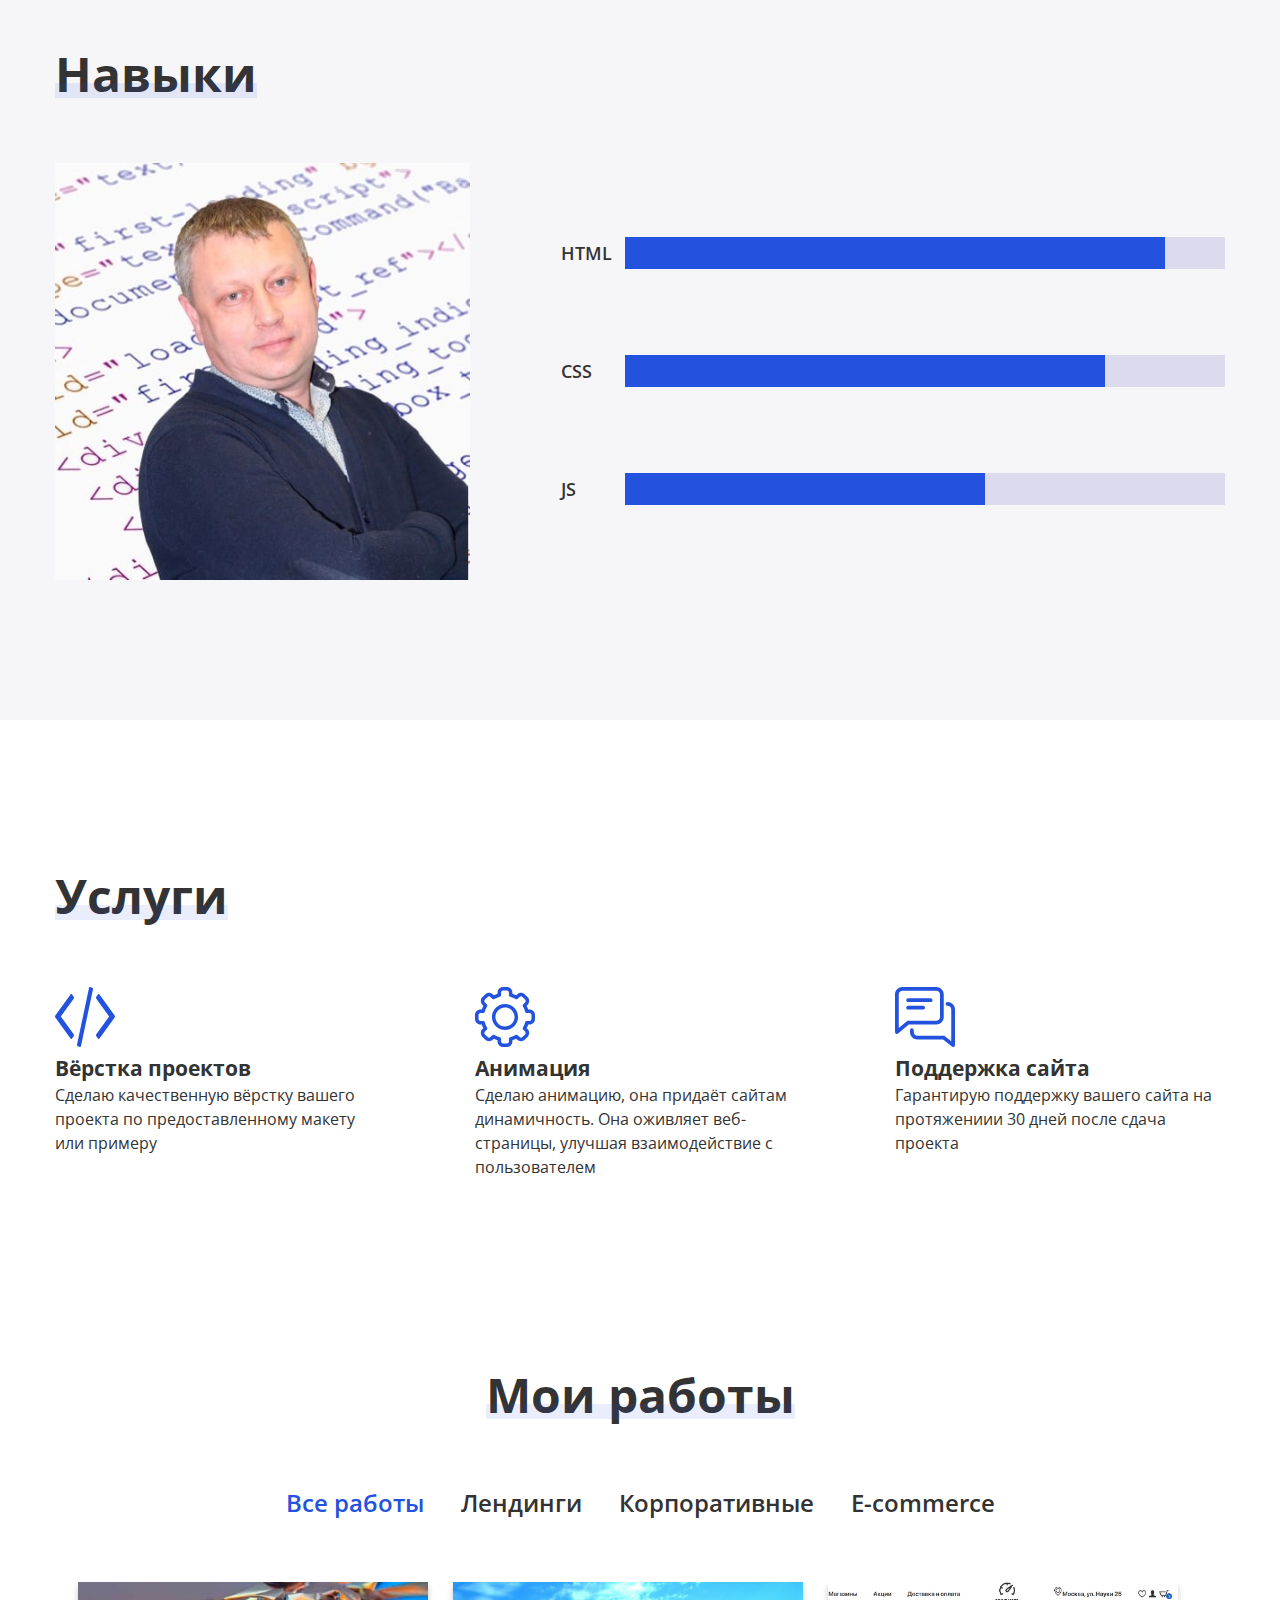
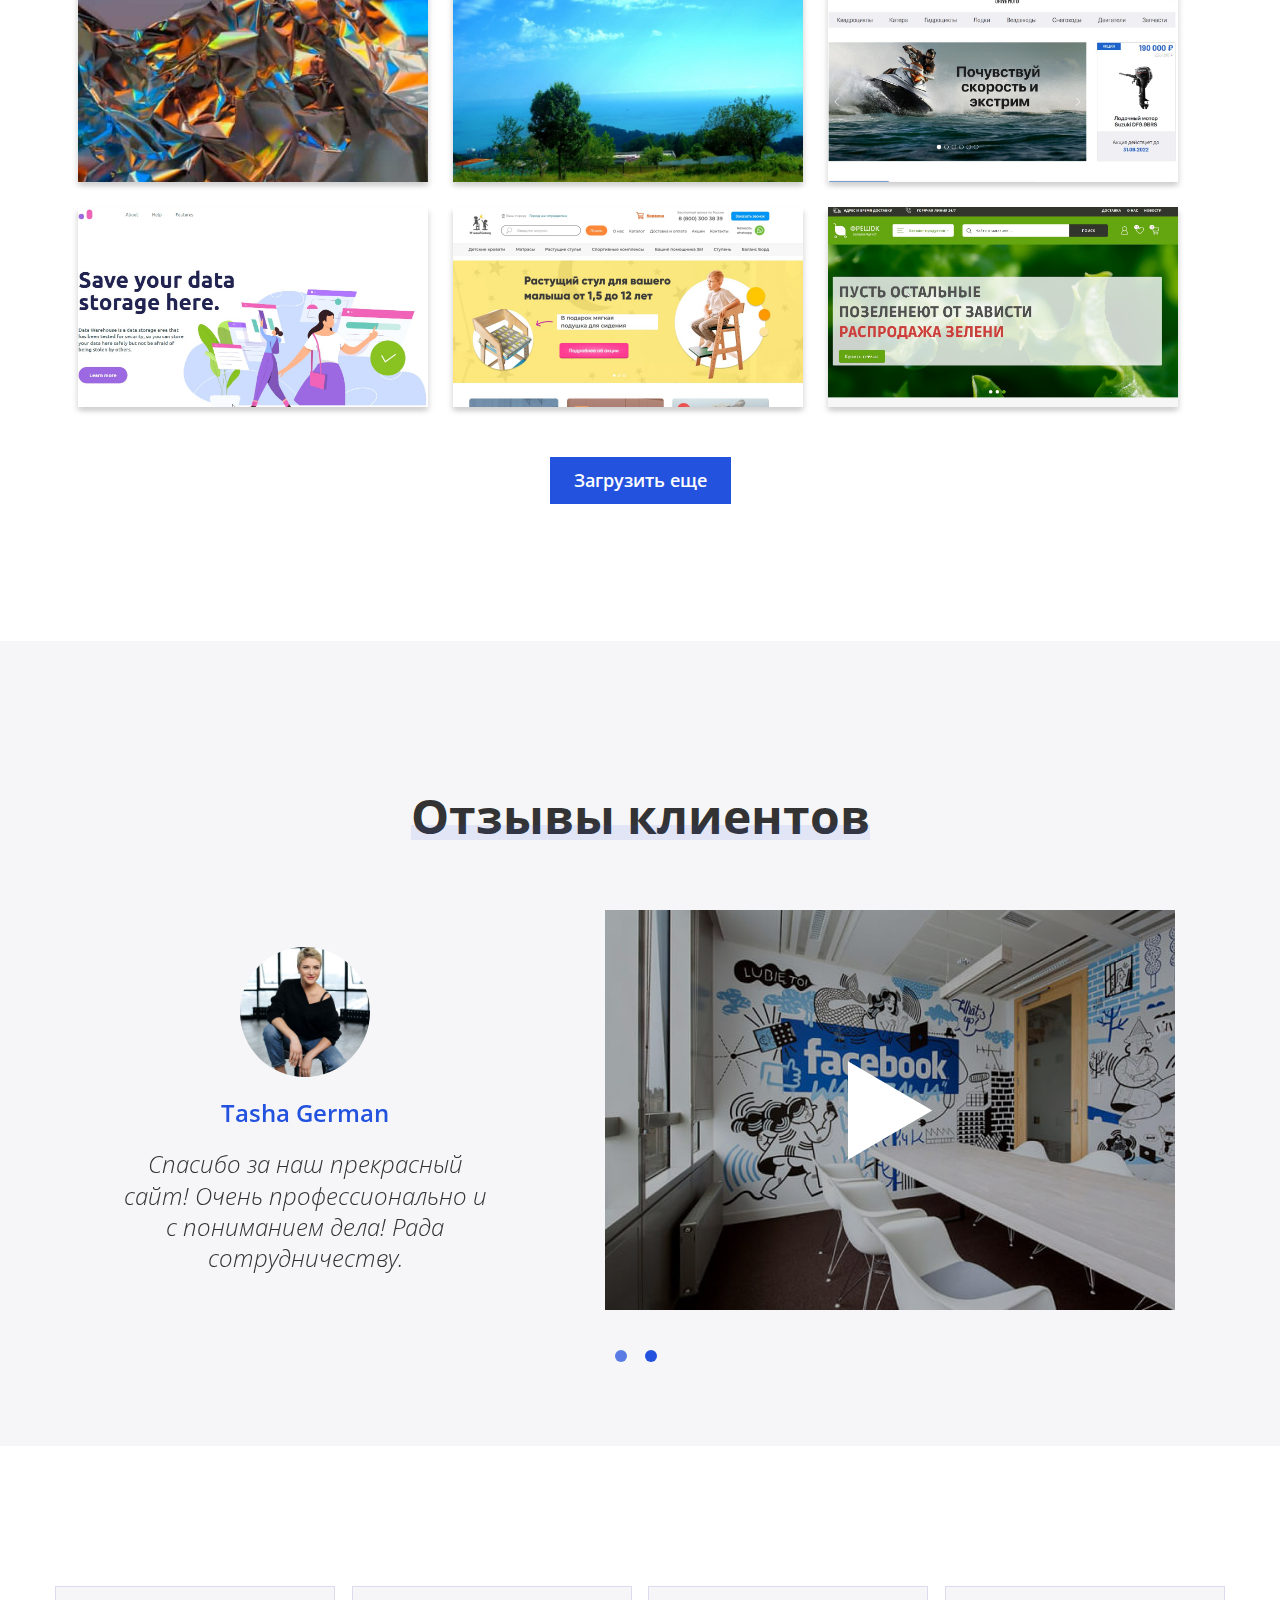
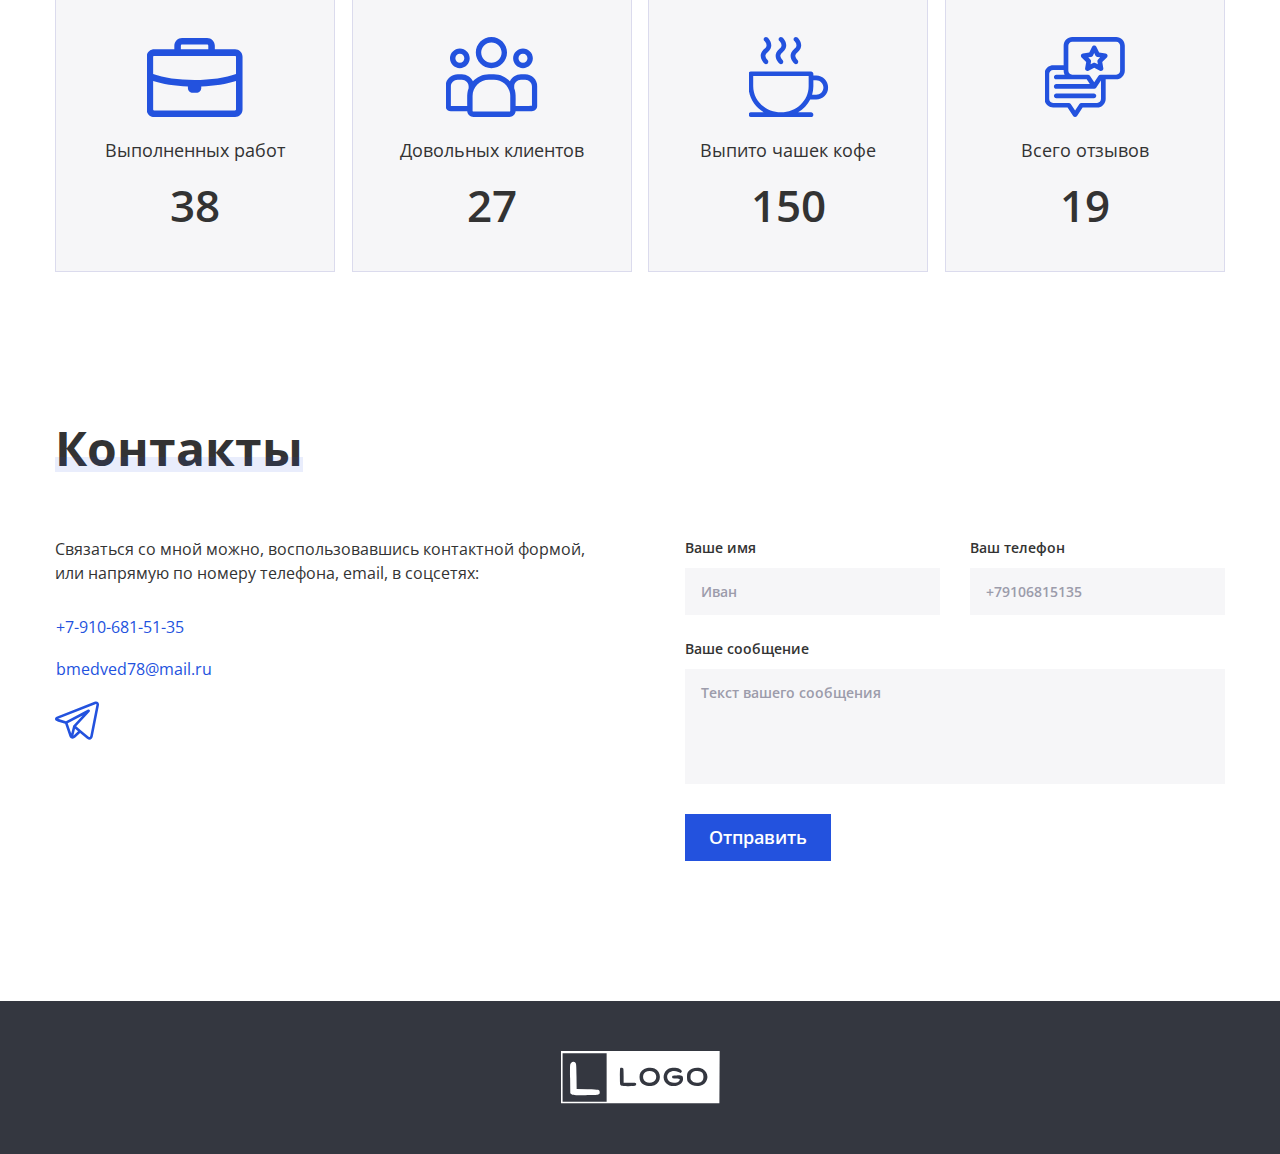
==== commit b3edc13d: "add" ====
--- a/index.html
+++ b/index.html
@@ -28,7 +28,7 @@
   <link rel="stylesheet" href="css/magnific-popup.css" />
   <link rel="stylesheet" href="css/slick-theme.css" />
   <link rel="stylesheet" href="css/slick.css" />
-  <link rel="stylesheet" href="css/style.css" />
+  <link rel="stylesheet" href="scss/style.css" />
 
   <!-- Yandex.Metrika counter -->
   <script type="text/javascript">
@@ -40,7 +40,7 @@
       k = e.createElement(t), a = e.getElementsByTagName(t)[0], k.async = 1, k.src = r, a.parentNode.insertBefore(k,
         a)
     })
-    (window, document, "script", "https://mc.yandex.ru/metrika/tag.js", "ym");
+      (window, document, "script", "https://mc.yandex.ru/metrika/tag.js", "ym");
 
     ym(88549186, "init", {
       clickmap: true,
@@ -181,7 +181,7 @@
 
     <section class="services" id="services">
       <div class="container">
-        <h2 class="title">Услуги</h2>
+        <h2 class="services__text-title title">Услуги</h2>
         <ul class="services__list">
           <li class="services__item services__item--code">
             <h3 class="services__title">Вёрстка проектов</h3>
@@ -242,33 +242,39 @@
 
         <ul class="works__content">
           <li class="works__item mix category-1">
-            <a href="https://kurs-gray.vercel.app/" target="_blank">
-              <img src="image/works1.jpg" alt="Далеко-далеко за словесными горами." width="360" />
+            <a class="works__link" href="https://kurs-gray.vercel.app/" target="_blank"
+              style="background-image:url('image/works1.jpg');">
+
             </a>
           </li>
           <li class="works__item mix category-1">
-            <a href="https://project5426699.tilda.ws/" target="_blank">
-              <img src="image/works2.jpg" alt="Далеко-далеко за словесными горами." width="360" />
+            <a class="works__link" href="https://project5426699.tilda.ws/" target="_blank"
+              style="background-image: url('image/works2.jpg');">
+
             </a>
           </li>
           <li class="works__item mix category-2">
-            <a href="https://atv-online-store.vercel.app/" target="_blank">
-              <img src="image/works3.jpg" alt="Далеко-далеко за словесными горами." width="360" />
-            </a>
-          </li>
-          <li class="works__item mix category-2">
-            <a href="https://ratio-seven.vercel.app/" target="_blank">
-              <img src="image/works4.jpg" alt="Далеко-далеко за словесными горами." width="360" />
+            <a class="works__link" href="https://atv-online-store.vercel.app/" target="_blank"
+              style="background-image: url('image/works3.jpg');">
+
             </a>
           </li>
           <li class="works__item mix category-3">
-            <a href="https://timatoma96.ru/" target="_blank">
-              <img src="image/works5.jpg" alt="Далеко-далеко за словесными горами." width="360" />
+            <a class="works__link" href="https://ratio-seven.vercel.app/" target="_blank"
+              style="background-image: url('image/works4.jpg');">
+
             </a>
           </li>
           <li class="works__item mix category-3">
-            <a href="https://freeshock1.vercel.app/" target="_blank">
-              <img src="image/works6.jpg" alt="Далеко-далеко за словесными горами." width="360" />
+            <a class="works__link" href="https://timatoma96.ru/" target="_blank"
+              style="background-image: url('image/works5.jpg');">
+
+            </a>
+          </li>
+          <li class="works__item mix category-3">
+            <a class="works__link" href="https://freeshock1.vercel.app/" target="_blank"
+              style="background-image: url('image/works6.jpg');">
+
             </a>
           </li>
         </ul>
@@ -315,19 +321,19 @@
       <ul class="statistics">
         <li class="statistics__item statistics__item--briefcase">
           <span class="statistics__text">Выполненных работ</span>
-          <span class="statistics__numbers">56</span>
+          <span class="statistics__numbers">38</span>
         </li>
         <li class="statistics__item statistics__item--users">
           <span class="statistics__text">Довольных клиентов</span>
-          <span class="statistics__numbers">23</span>
+          <span class="statistics__numbers">27</span>
         </li>
         <li class="statistics__item statistics__item--coffee">
           <span class="statistics__text">Выпито чашек кофе</span>
-          <span class="statistics__numbers">477</span>
+          <span class="statistics__numbers">150</span>
         </li>
         <li class="statistics__item statistics__item--reviews">
           <span class="statistics__text">Всего отзывов</span>
-          <span class="statistics__numbers">101</span>
+          <span class="statistics__numbers">19</span>
         </li>
       </ul>
     </div>
--- a/scss/style.css
+++ b/scss/style.css
@@ -0,0 +1,1374 @@
+html {
+  -webkit-box-sizing: border-box;
+          box-sizing: border-box;
+}
+
+*,
+*::after,
+*::before {
+  -webkit-box-sizing: inherit;
+          box-sizing: inherit;
+}
+
+body {
+  font-family: "open sans", sans-serif;
+  font-size: 18px;
+  font-weight: normal;
+  font-style: normal;
+  line-height: 1.5;
+  color: #333;
+  background-color: #fff;
+}
+
+.link-size {
+  position: relative;
+}
+
+.link-size::after {
+  content: "";
+  position: absolute;
+  display: inline-block;
+  top: 50%;
+  -webkit-transform: translateY(-50%);
+          transform: translateY(-50%);
+  left: 0;
+  width: 100%;
+  height: 45px;
+  z-index: 999;
+}
+
+.sr-only {
+  position: absolute;
+  width: 1px;
+  height: 1px;
+  margin: -1px;
+  border: 0;
+  padding: 0;
+  white-space: nowrap;
+  -webkit-clip-path: inset(100%);
+          clip-path: inset(100%);
+  clip: rect(0 0 0 0);
+  overflow: hidden;
+}
+
+.container {
+  max-width: 1200px;
+  margin: 0 auto;
+  padding: 0 15px;
+}
+
+.title {
+  position: relative;
+  display: inline-block;
+  margin-bottom: 53px;
+  font-weight: 700;
+  font-size: 48px;
+}
+
+.title::after {
+  content: "";
+  position: absolute;
+  display: inline-block;
+  bottom: 12px;
+  left: 0;
+  width: 100%;
+  height: 15px;
+  background-color: rgba(35, 82, 222, 0.1);
+}
+
+.animation {
+  outline: 0;
+  border: 1px solid transparent;
+  -webkit-transition: border-bottom 0.2s;
+  transition: border-bottom 0.2s;
+}
+
+.animation:focus {
+  -webkit-box-shadow: 0 0 0 2px rgba(255, 255, 255, 0.5);
+          box-shadow: 0 0 0 2px rgba(255, 255, 255, 0.5);
+  border-radius: 3px;
+}
+
+.animation:hover {
+  border-bottom: 1px solid #fff;
+  -webkit-transition: border-color 0.2s;
+  transition: border-color 0.2s;
+}
+
+.animation:active {
+  opacity: 0.7;
+}
+
+.animation-blue {
+  outline: 0;
+  border: 1px solid transparent;
+  -webkit-transition: border-bottom 0.2s;
+  transition: border-bottom 0.2s;
+  border-radius: 3px;
+}
+
+.animation-blue:focus {
+  -webkit-box-shadow: 0 0 0 2px rgba(35, 82, 222, 0.5);
+          box-shadow: 0 0 0 2px rgba(35, 82, 222, 0.5);
+}
+
+.animation-blue:hover {
+  color: #2352de;
+  border-bottom: 1px solid #2352de;
+}
+
+.animation-blue:active {
+  border-bottom: 1px solid transparent;
+}
+
+.btn {
+  padding: 9px 23px;
+  font-weight: 600;
+  background-color: #2352de;
+  border: 1px solid #2352de;
+  color: #fff;
+  -webkit-transition-property: color, background-color, -webkit-box-shadow;
+  transition-property: color, background-color, -webkit-box-shadow;
+  transition-property: color, box-shadow, background-color;
+  transition-property: color, box-shadow, background-color, -webkit-box-shadow;
+  -webkit-transition-duration: 0.2s;
+          transition-duration: 0.2s;
+  outline: 0;
+}
+
+.btn:focus {
+  -webkit-box-shadow: 0 0 0 3px rgba(35, 82, 222, 0.5);
+          box-shadow: 0 0 0 3px rgba(35, 82, 222, 0.5);
+}
+
+.btn:hover {
+  background-color: #fff;
+  color: #2352de;
+}
+
+.btn:active {
+  color: #fff;
+  background-color: #2352de;
+  -webkit-box-shadow: inset 0 7px 4px rgba(0, 0, 0, 0.25);
+          box-shadow: inset 0 7px 4px rgba(0, 0, 0, 0.25);
+}
+
+.header {
+  position: fixed;
+  top: 0;
+  left: 0;
+  right: 0;
+  padding: 75px 0 30px;
+  color: #fff;
+  background-color: transparent;
+  z-index: 9999;
+  -webkit-transition-property: background-color, padding;
+  transition-property: background-color, padding;
+  -webkit-transition-duration: 0.2s, 0.5s;
+          transition-duration: 0.2s, 0.5s;
+}
+
+.header__nav {
+  display: -webkit-box;
+  display: -ms-flexbox;
+  display: flex;
+  -webkit-box-align: center;
+      -ms-flex-align: center;
+          align-items: center;
+  -webkit-box-pack: justify;
+      -ms-flex-pack: justify;
+          justify-content: space-between;
+}
+
+.header--fixid {
+  padding: 5px 0 5px;
+  background-color: rgba(35, 82, 222, 0.9);
+}
+
+.logo {
+  position: relative;
+  outline: 0;
+  -webkit-transition: opacity 0.2s;
+  transition: opacity 0.2s;
+  z-index: 999;
+}
+
+.logo:focus {
+  -webkit-box-shadow: 0 0 0 3px #2352de;
+          box-shadow: 0 0 0 3px #2352de;
+}
+
+.logo:hover {
+  opacity: 0.7;
+}
+
+.logo:active {
+  opacity: 0.5;
+}
+
+.menu {
+  display: -webkit-box;
+  display: -ms-flexbox;
+  display: flex;
+}
+
+.menu__item:not(:last-child) {
+  margin-right: 35px;
+}
+
+.menu__link {
+  font-weight: 600;
+}
+
+.burger {
+  display: none;
+  position: relative;
+  z-index: 999;
+}
+
+.burger--close .burger__line--top {
+  -webkit-transform: translateY(10px) translateX(0) rotate(45deg);
+          transform: translateY(10px) translateX(0) rotate(45deg);
+}
+
+.burger--close .burger__line--middle {
+  opacity: 0;
+}
+
+.burger--close .burger__line--bottom {
+  -webkit-transform: translateY(-10px) translateX(0) rotate(-45deg);
+          transform: translateY(-10px) translateX(0) rotate(-45deg);
+}
+
+.burger__line {
+  display: block;
+  background-color: #fff;
+  height: 2px;
+  width: 30px;
+  -webkit-transition: -webkit-transform 0.35s;
+  transition: -webkit-transform 0.35s;
+  transition: transform 0.35s;
+  transition: transform 0.35s, -webkit-transform 0.35s;
+}
+
+.burger__line:not(:last-child) {
+  margin-bottom: 8px;
+}
+
+.hero {
+  color: #fff;
+  background-repeat: no-repeat;
+  background-size: cover;
+  background-position: center;
+  -webkit-box-shadow: inset 0 0 0 200vw rgba(35, 82, 222, 0.5);
+          box-shadow: inset 0 0 0 200vw rgba(35, 82, 222, 0.5);
+}
+
+.hero__inner {
+  display: -webkit-box;
+  display: -ms-flexbox;
+  display: flex;
+  -webkit-box-align: center;
+      -ms-flex-align: center;
+          align-items: center;
+  height: 100vh;
+}
+
+.hero__title {
+  max-width: 650px;
+  font-size: 48px;
+  font-weight: 400;
+  line-height: 2.4;
+}
+
+.hero__sabtitle {
+  font-weight: 700;
+  font-size: 90px;
+  line-height: 1;
+}
+
+.hero__arrow {
+  position: absolute;
+  bottom: 20px;
+  left: 50%;
+  -webkit-transform: translateX(-50%);
+          transform: translateX(-50%);
+  margin: 0 auto;
+  padding-bottom: 40px;
+  max-width: 159px;
+  width: 100%;
+  font-weight: 600;
+  text-align: center;
+  outline: 0;
+}
+
+.hero__line {
+  opacity: 1;
+  position: absolute;
+  left: 40%;
+  top: 50%;
+}
+
+.hero__line::before {
+  content: "";
+  position: absolute;
+  background: #fff;
+  height: 4px;
+  top: 10px;
+  left: -3px;
+  width: 30px;
+  border-radius: 16px;
+}
+
+.hero__line--first::before {
+  -webkit-transform: rotate(45deg) translateX(-18%);
+          transform: rotate(45deg) translateX(-18%);
+  -webkit-transform-origin: top left;
+          transform-origin: top left;
+}
+
+.hero__line--second::before {
+  -webkit-transform: rotate(-45deg) translateX(18%);
+          transform: rotate(-45deg) translateX(18%);
+  -webkit-transform-origin: top right;
+          transform-origin: top right;
+}
+
+.hero:focus {
+  -webkit-box-shadow: 0 0 0 2px rgba(255, 255, 255, 0.5);
+          box-shadow: 0 0 0 2px rgba(255, 255, 255, 0.5);
+  border-radius: 3px;
+}
+
+.hero:active {
+  opacity: 0.7;
+}
+
+.hero__arrow:hover {
+  text-decoration: underline;
+}
+
+.about {
+  padding: 135px 0;
+}
+
+.about__descr {
+  line-height: 1.6;
+}
+
+.about__descr p:not(:last-child) {
+  margin-bottom: 30px;
+}
+
+.skills {
+  padding: 140px 0;
+  background-color: #f6f6f8;
+}
+
+.skills__wrapper {
+  display: -webkit-box;
+  display: -ms-flexbox;
+  display: flex;
+  -ms-flex-wrap: wrap;
+      flex-wrap: wrap;
+  -webkit-box-pack: justify;
+      -ms-flex-pack: justify;
+          justify-content: space-between;
+  -webkit-box-align: center;
+      -ms-flex-align: center;
+          align-items: center;
+}
+
+.skills__info {
+  max-width: 664px;
+  width: 100%;
+}
+
+.skills__items {
+  display: -webkit-box;
+  display: -ms-flexbox;
+  display: flex;
+  -ms-flex-wrap: wrap;
+      flex-wrap: wrap;
+  -webkit-box-pack: justify;
+      -ms-flex-pack: justify;
+          justify-content: space-between;
+  -webkit-box-align: center;
+      -ms-flex-align: center;
+          align-items: center;
+}
+
+.skills__items:not(:last-child) {
+  margin-bottom: 86px;
+}
+
+.skills__text {
+  font-weight: 600;
+  text-transform: uppercase;
+}
+
+.skills__progress {
+  position: relative;
+  display: block;
+  max-width: 600px;
+  width: 100%;
+  height: 32px;
+  background-color: #2352de;
+}
+
+.skills__line {
+  position: absolute;
+  right: 0;
+  height: 32px;
+  background-color: #dbdbed;
+}
+
+.services {
+  padding: 140px 0 80px;
+}
+
+.services__list {
+  display: -webkit-box;
+  display: -ms-flexbox;
+  display: flex;
+  -ms-flex-wrap: wrap;
+      flex-wrap: wrap;
+  -webkit-box-pack: justify;
+      -ms-flex-pack: justify;
+          justify-content: space-between;
+}
+
+.services__item {
+  position: relative;
+  max-width: 330px;
+  margin-bottom: 100px;
+}
+
+.services__item::before {
+  position: absolute;
+  top: -65px;
+  content: "";
+  display: block;
+  width: 60px;
+  height: 60px;
+  background-repeat: no-repeat;
+  background-size: cover;
+  background-position: center;
+  z-index: 999;
+}
+
+.services__item--code::before {
+  background-image: url("../image/services_icon1.svg");
+}
+
+.services__item--cms::before {
+  background-image: url("../image/services_icon2.svg");
+}
+
+.services__item--site::before {
+  background-image: url("../image/services_icon3.svg");
+}
+
+.services__text {
+  font-size: 16px;
+}
+
+.services__text-title {
+  margin-bottom: 120px;
+}
+
+.works {
+  text-align: center;
+  padding: 0 0 137px;
+}
+
+.works__container {
+  max-width: 1250px;
+  width: 100%;
+}
+
+.works__inner {
+  text-align: center;
+}
+
+.works__content {
+  display: -webkit-box;
+  display: -ms-flexbox;
+  display: flex;
+  -ms-flex-wrap: wrap;
+      flex-wrap: wrap;
+  -webkit-box-pack: center;
+      -ms-flex-pack: center;
+          justify-content: center;
+  margin-bottom: 25px;
+}
+
+.works__item {
+  max-width: 350px;
+  width: 100%;
+  height: 200px;
+  margin-bottom: 25px;
+  margin-right: 25px;
+}
+
+.works__link {
+  display: block;
+  max-width: 350px;
+  width: 100%;
+  height: 200px;
+  background-repeat: no-repeat;
+  background-size: cover;
+  -webkit-box-shadow: 2px 4px 5px rgba(0, 0, 0, 0.1), -2px 4px 5px rgba(0, 0, 0, 0.1);
+          box-shadow: 2px 4px 5px rgba(0, 0, 0, 0.1), -2px 4px 5px rgba(0, 0, 0, 0.1);
+  -webkit-transition: all .2s ease;
+  transition: all .2s ease;
+}
+
+.works__link:hover {
+  -webkit-transform: translateY(-3px);
+          transform: translateY(-3px);
+  -webkit-box-shadow: 2px 9px 50px rgba(0, 0, 0, 0.1), -2px 9px 60px rgba(0, 0, 0, 0.1);
+          box-shadow: 2px 9px 50px rgba(0, 0, 0, 0.1), -2px 9px 60px rgba(0, 0, 0, 0.1);
+}
+
+.filter {
+  display: -webkit-box;
+  display: -ms-flexbox;
+  display: flex;
+  -ms-flex-wrap: wrap;
+      flex-wrap: wrap;
+  -webkit-box-pack: center;
+      -ms-flex-pack: center;
+          justify-content: center;
+  margin-bottom: 60px;
+}
+
+.filter__item:not(:last-child) {
+  margin-right: 35px;
+}
+
+.filter__btn {
+  font-weight: 600;
+  font-size: 24px;
+  border: 1px solid transparent;
+  -webkit-transition-property: border-bottom, color;
+  transition-property: border-bottom, color;
+  -webkit-transition-duration: 0.2s;
+          transition-duration: 0.2s;
+}
+
+.filter__btn.mixitup-control-active {
+  color: #2352de;
+}
+
+.reviews {
+  text-align: center;
+  padding: 139px 0 106px;
+  background-color: #f6f6f8;
+}
+
+.reviews__title {
+  margin-bottom: 58px;
+}
+
+.reviews__box {
+  text-align: center;
+}
+
+.reviews__inner {
+  display: -webkit-box;
+  display: -ms-flexbox;
+  display: flex;
+  -ms-flex-wrap: wrap;
+      flex-wrap: wrap;
+  -ms-flex-pack: distribute;
+      justify-content: space-around;
+  -webkit-box-align: center;
+      -ms-flex-align: center;
+          align-items: center;
+}
+
+.reviews .slick-initialized .slick-slide {
+  display: -webkit-box;
+  display: -ms-flexbox;
+  display: flex;
+  -ms-flex-wrap: wrap;
+      flex-wrap: wrap;
+}
+
+.reviews .slick-dots button::before {
+  content: "";
+  top: 0;
+  left: 0;
+  width: 12px;
+  height: 12px;
+  text-align: center;
+  opacity: 1;
+  border-radius: 50%;
+  background-color: #2352de;
+}
+
+.reviews__quote {
+  display: -webkit-box;
+  display: -ms-flexbox;
+  display: flex;
+  padding: 0 15px;
+  -webkit-box-orient: vertical;
+  -webkit-box-direction: normal;
+      -ms-flex-direction: column;
+          flex-direction: column;
+  -webkit-box-pack: justify;
+      -ms-flex-pack: justify;
+          justify-content: space-between;
+  -webkit-box-align: center;
+      -ms-flex-align: center;
+          align-items: center;
+  text-align: center;
+  max-width: 400px;
+  width: 100%;
+}
+
+.reviews__img {
+  margin-bottom: 20px;
+  max-width: 130px;
+  border-radius: 50%;
+}
+
+.reviews__name {
+  display: block;
+  margin-bottom: 20px;
+  font-style: normal;
+  font-weight: 600;
+  font-size: 24px;
+  color: #2352de;
+}
+
+.reviews__text {
+  font-style: italic;
+  font-weight: 300;
+  font-size: 24px;
+  line-height: 1.3;
+}
+
+.slick-dots {
+  bottom: -60px;
+}
+
+.video {
+  position: relative;
+  max-width: 570px;
+  width: 100%;
+  min-height: 400px;
+  background-repeat: no-repeat;
+  background-size: cover;
+  background-position: center;
+  -webkit-box-shadow: inset 0 0 0 200vw rgba(0, 0, 0, 0.3);
+          box-shadow: inset 0 0 0 200vw rgba(0, 0, 0, 0.3);
+}
+
+.video::before {
+  position: absolute;
+  content: "";
+  left: 50%;
+  top: 50%;
+  width: 85px;
+  height: 100px;
+  -webkit-transform: translate(-50%, -50%);
+          transform: translate(-50%, -50%);
+  background-image: url("../image/play.svg");
+  background-repeat: no-repeat;
+  background-size: contain;
+  background-position: center;
+  -webkit-transition-property: width, height;
+  transition-property: width, height;
+  -webkit-transition-duration: 0.5s;
+          transition-duration: 0.5s;
+}
+
+.video:focus {
+  -webkit-box-shadow: inset 0 0 0 200vw rgba(0, 0, 0, 0.5);
+          box-shadow: inset 0 0 0 200vw rgba(0, 0, 0, 0.5);
+}
+
+.video:hover {
+  -webkit-box-shadow: inset 0 0 0 200vw rgba(0, 0, 0, 0.6);
+          box-shadow: inset 0 0 0 200vw rgba(0, 0, 0, 0.6);
+}
+
+.video:hover::before {
+  width: 128px;
+  height: 150px;
+}
+
+.video:active {
+  -webkit-box-shadow: inset 0 0 0 200vw rgba(0, 0, 0, 0.45);
+          box-shadow: inset 0 0 0 200vw rgba(0, 0, 0, 0.45);
+}
+
+.video:active::before {
+  width: 50px;
+  height: 60px;
+}
+
+.statistics {
+  padding: 140px 0;
+  display: -webkit-box;
+  display: -ms-flexbox;
+  display: flex;
+  -ms-flex-wrap: wrap;
+      flex-wrap: wrap;
+  -webkit-box-pack: justify;
+      -ms-flex-pack: justify;
+          justify-content: space-between;
+}
+
+.statistics__item {
+  position: relative;
+  display: -webkit-box;
+  display: -ms-flexbox;
+  display: flex;
+  -webkit-box-orient: vertical;
+  -webkit-box-direction: normal;
+      -ms-flex-direction: column;
+          flex-direction: column;
+  -webkit-box-align: center;
+      -ms-flex-align: center;
+          align-items: center;
+  -webkit-box-pack: justify;
+      -ms-flex-pack: justify;
+          justify-content: space-between;
+  padding: 150px 10px 33px;
+  max-width: 280px;
+  width: 100%;
+  border: 1px solid #dbdbed;
+  background-color: #f6f6f8;
+}
+
+.statistics__item::before {
+  content: "";
+  position: absolute;
+  top: 50px;
+  right: 50%;
+  width: 97px;
+  height: 80px;
+  -webkit-transform: translatex(50%);
+          transform: translatex(50%);
+  background-repeat: no-repeat;
+  background-size: contain;
+  background-position: center;
+  margin-bottom: 20px;
+}
+
+.statistics__item--briefcase::before {
+  background-image: url("../image/number1.svg");
+}
+
+.statistics__item--users::before {
+  background-image: url("../image/number2.svg");
+}
+
+.statistics__item--coffee::before {
+  background-image: url("../image/number3.svg");
+}
+
+.statistics__item--reviews::before {
+  background-image: url("../image/number4.svg");
+}
+
+.statistics__text {
+  display: block;
+  margin-bottom: 8px;
+}
+
+.statistics__numbers {
+  font-weight: 600;
+  font-size: 44px;
+}
+
+.contacts {
+  padding: 0 0 140px;
+}
+
+.contacts__inner {
+  display: -webkit-box;
+  display: -ms-flexbox;
+  display: flex;
+  -ms-flex-wrap: wrap;
+      flex-wrap: wrap;
+  -webkit-box-pack: justify;
+      -ms-flex-pack: justify;
+          justify-content: space-between;
+}
+
+.contacts__box {
+  display: -webkit-box;
+  display: -ms-flexbox;
+  display: flex;
+  -webkit-box-orient: vertical;
+  -webkit-box-direction: normal;
+      -ms-flex-direction: column;
+          flex-direction: column;
+  max-width: 550px;
+}
+
+.contacts__text {
+  font-size: 16px;
+  margin-bottom: 30px;
+}
+
+.contacts__item {
+  margin-bottom: 18px;
+  font-size: 16px;
+  color: #2352de;
+}
+
+.social {
+  display: -webkit-box;
+  display: -ms-flexbox;
+  display: flex;
+}
+
+.social__link {
+  display: block;
+  width: 44px;
+  height: 44px;
+  background-repeat: no-repeat;
+  background-size: content;
+  background-position: center;
+  -webkit-transition: opacity 0.2s;
+  transition: opacity 0.2s;
+  outline: 0;
+}
+
+.social__link:focus {
+  -webkit-box-shadow: 0 0 0 2px rgba(35, 82, 222, 0.5);
+          box-shadow: 0 0 0 2px rgba(35, 82, 222, 0.5);
+  border-radius: 3px;
+}
+
+.social__link:hover {
+  opacity: 0.7;
+}
+
+.social__link:active {
+  opacity: 1;
+  -webkit-box-shadow: 0 0 0 2px transparent;
+          box-shadow: 0 0 0 2px transparent;
+  -webkit-filter: drop-shadow(0 4px 4px rgba(0, 0, 0, 0.25));
+          filter: drop-shadow(0 4px 4px rgba(0, 0, 0, 0.25));
+}
+
+.social__item:not(:last-child) {
+  margin-right: 20px;
+}
+
+.form {
+  display: -webkit-box;
+  display: -ms-flexbox;
+  display: flex;
+  max-width: 540px;
+  width: 100%;
+  -webkit-box-pack: justify;
+      -ms-flex-pack: justify;
+          justify-content: space-between;
+  -webkit-box-align: center;
+      -ms-flex-align: center;
+          align-items: center;
+  -ms-flex-wrap: wrap;
+      flex-wrap: wrap;
+}
+
+.form__label {
+  display: -webkit-box;
+  display: -ms-flexbox;
+  display: flex;
+  -webkit-box-orient: vertical;
+  -webkit-box-direction: normal;
+      -ms-flex-direction: column;
+          flex-direction: column;
+  max-width: 255px;
+  width: 100%;
+  font-weight: 600;
+  font-size: 14px;
+}
+
+.form__label--textarea {
+  max-width: 540px;
+  width: 100%;
+}
+
+.form__text {
+  margin-bottom: 10px;
+}
+
+.form__input {
+  background-color: #f6f6f8;
+  border: 1px solid transparent;
+  padding: 12px 15px;
+  margin-bottom: 23px;
+}
+
+.form__input::-webkit-input-placeholder {
+  font-size: 14px;
+  color: #9c9cab;
+  -webkit-transition: color 0.2s;
+  transition: color 0.2s;
+}
+
+.form__input:-ms-input-placeholder {
+  font-size: 14px;
+  color: #9c9cab;
+  -webkit-transition: color 0.2s;
+  transition: color 0.2s;
+}
+
+.form__input::-ms-input-placeholder {
+  font-size: 14px;
+  color: #9c9cab;
+  -webkit-transition: color 0.2s;
+  transition: color 0.2s;
+}
+
+.form__input::placeholder {
+  font-size: 14px;
+  color: #9c9cab;
+  -webkit-transition: color 0.2s;
+  transition: color 0.2s;
+}
+
+.form__input--area {
+  height: 115px;
+  margin-bottom: 30px;
+  resize: none;
+}
+
+.form__input:focus {
+  outline: 0;
+  -webkit-box-shadow: 0 0 0 3px rgba(35, 82, 222, 0.5);
+          box-shadow: 0 0 0 3px rgba(35, 82, 222, 0.5);
+}
+
+.form__input:hover::-webkit-input-placeholder {
+  color: #000;
+}
+
+.form__input:hover:-ms-input-placeholder {
+  color: #000;
+}
+
+.form__input:hover::-ms-input-placeholder {
+  color: #000;
+}
+
+.form__input:hover::placeholder {
+  color: #000;
+}
+
+.footer {
+  display: -webkit-box;
+  display: -ms-flexbox;
+  display: flex;
+  padding: 50px 0;
+  background-color: #343740;
+  -webkit-box-pack: center;
+      -ms-flex-pack: center;
+          justify-content: center;
+}
+
+.button {
+  background-color: #2352de;
+  width: 50px;
+  height: 50px;
+  border-radius: 50%;
+  position: fixed;
+  bottom: 20px;
+  right: 20px;
+  -webkit-transition: background-color 0.3s, opacity 0.5s;
+  transition: background-color 0.3s, opacity 0.5s;
+  opacity: 0;
+  visibility: hidden;
+  z-index: 1000;
+  outline: 0;
+}
+
+.button:focus {
+  -webkit-box-shadow: 0 0 0 2px rgba(35, 82, 222, 0.5);
+          box-shadow: 0 0 0 2px rgba(35, 82, 222, 0.5);
+}
+
+.button:hover {
+  background-color: #1c53f8;
+}
+
+.button:active {
+  background-color: #003efa;
+}
+
+.button::after {
+  content: "\F077";
+  font-family: FontAwesome;
+  font-weight: normal;
+  font-style: normal;
+  font-size: 1.5em;
+  line-height: 1;
+  color: #fff;
+}
+
+.show {
+  -webkit-transition: background-color 0.3s, opacity 0.5s;
+  transition: background-color 0.3s, opacity 0.5s;
+  opacity: 1;
+  visibility: visible;
+}
+
+@media (max-width: 1200px) {
+  .header {
+    padding: 15px 0 15px;
+  }
+  .about,
+  .reviews,
+  .skills,
+  .services,
+  .statistics,
+  .contacts {
+    padding: 50px 0;
+  }
+  .title {
+    margin-bottom: 30px;
+  }
+  .skills__wrapper {
+    -webkit-box-orient: vertical;
+    -webkit-box-direction: normal;
+        -ms-flex-direction: column;
+            flex-direction: column;
+  }
+  .skills__info {
+    max-width: 600px;
+  }
+  .skills__img {
+    margin-bottom: 30px;
+  }
+  .skills__items {
+    display: block;
+    text-align: center;
+  }
+  .skills__items:not(:last-child) {
+    margin-bottom: 24px;
+  }
+  .skills__text {
+    display: block;
+    margin-bottom: 5px;
+  }
+  .services__list {
+    -webkit-box-pack: center;
+        -ms-flex-pack: center;
+            justify-content: center;
+  }
+  .services__text-title {
+    font-weight: 700;
+    font-size: 48px;
+    margin-bottom: 120px;
+  }
+  .reviews__text {
+    margin-bottom: 30px;
+  }
+  .statistics__item {
+    margin-bottom: 15px;
+  }
+}
+
+@media (max-width: 900px) {
+  .header {
+    padding: 5px 0 5px;
+  }
+  .burger {
+    display: block;
+  }
+  .logo {
+    width: 110px;
+  }
+  .menu {
+    position: absolute;
+    display: block;
+    padding: 100px 0 50px;
+    text-align: center;
+    top: 0;
+    right: 0;
+    width: 100%;
+    min-height: 100vh;
+    background-color: #7792e0;
+    -webkit-transform: translateY(-200%);
+            transform: translateY(-200%);
+    -webkit-transition: -webkit-transform 0.5s;
+    transition: -webkit-transform 0.5s;
+    transition: transform 0.5s;
+    transition: transform 0.5s, -webkit-transform 0.5s;
+    overflow-y: scroll;
+  }
+  .menu__item {
+    padding: 10px;
+  }
+  .menu__item:not(:last-child) {
+    margin: 0 0 15px 0;
+  }
+  .menu__item:not(:last-child):active {
+    background-color: #2352de;
+  }
+  .menu__link {
+    font-size: 18px;
+  }
+  .menu--open {
+    height: 100%;
+    -webkit-transform: translateY(0);
+            transform: translateY(0);
+  }
+  .hero__title {
+    font-size: 32px;
+  }
+  .hero__sabtitle {
+    font-size: 80px;
+  }
+  .about {
+    text-align: center;
+  }
+  .about__descr {
+    text-align: left;
+  }
+  .skills {
+    text-align: center;
+  }
+  .services {
+    padding: 50px 0;
+    text-align: center;
+  }
+  .services__item {
+    text-align: left;
+    margin-bottom: 100px;
+  }
+  .services__text-title {
+    font-weight: 700;
+    font-size: 48px;
+    margin-bottom: 120px;
+  }
+  .works__content {
+    -ms-flex-pack: distribute;
+        justify-content: space-around;
+  }
+  .works__item {
+    max-width: 250px;
+    margin: 0 0 25px;
+  }
+  .social {
+    margin-bottom: 32px;
+  }
+}
+
+@media (max-width: 600px) {
+  .title {
+    font-size: 28px;
+  }
+  .hero__title {
+    max-width: 450px;
+    font-size: 26px;
+  }
+  .hero__sabtitle {
+    font-size: 40px;
+  }
+  .arrow {
+    font-size: 14px;
+  }
+  .about__descr {
+    font-size: 16px;
+  }
+  .services {
+    padding: 15px 0;
+  }
+  .services__title {
+    font-size: 20px;
+    margin-bottom: 25px;
+  }
+  .services__text-title {
+    font-weight: 700;
+    font-size: 48px;
+    margin-bottom: 120px;
+    margin-bottom: 120px;
+  }
+  .services__item::before {
+    width: 40px;
+    height: 40px;
+    margin-bottom: 10px;
+  }
+  .works {
+    padding: 0 0 50px;
+  }
+  .works__item {
+    max-width: 350px;
+    width: 100%;
+    margin: 0 0 15px;
+  }
+  .works__content {
+    -webkit-box-pack: space-evenly;
+        -ms-flex-pack: space-evenly;
+            justify-content: space-evenly;
+  }
+  .filter {
+    display: block;
+    margin-bottom: 30px;
+  }
+  .filter__btn {
+    font-size: 18px;
+  }
+  .filter__item {
+    margin-bottom: 22px;
+  }
+  .filter__item:not(:last-child) {
+    margin-right: 0;
+  }
+  .statistics {
+    -webkit-box-pack: center;
+        -ms-flex-pack: center;
+            justify-content: center;
+  }
+  .statistics__item {
+    text-align: center;
+    max-width: 165px;
+    min-height: 170px;
+    padding: 70px 10px 22px;
+  }
+  .statistics__item::before {
+    top: 25px;
+    width: 42px;
+    height: 35px;
+  }
+  .statistics__text {
+    font-size: 14px;
+    max-width: 135px;
+  }
+  .statistics__numbers {
+    font-size: 30px;
+  }
+  .contacts {
+    font-size: 16px;
+  }
+  .form {
+    display: block;
+  }
+  .form__label {
+    max-width: 100%;
+  }
+}
+
+@media (max-width: 440px) {
+  .menu__link {
+    font-size: 18px;
+  }
+  .works__content {
+    -ms-flex-pack: distribute;
+        justify-content: space-around;
+  }
+  .video {
+    position: absolute;
+    width: 60px;
+    min-height: 60px;
+    border-radius: 50%;
+    -webkit-transform: translateX(55px);
+            transform: translateX(55px);
+    top: 90px;
+  }
+  .video::before {
+    width: 20px;
+    height: 17px;
+  }
+  .reviews {
+    padding-bottom: 1px;
+    bottom: 0;
+  }
+  .reviews__img {
+    margin-bottom: 35px;
+  }
+  .reviews__quote {
+    padding: 0 33px;
+  }
+  .reviews__text {
+    font-size: 16px;
+  }
+  .reviews__name {
+    font-size: 20px;
+  }
+  .slick-dots {
+    bottom: -10px;
+  }
+  .skills__img {
+    max-width: 300px;
+    margin-bottom: 21px;
+  }
+  .skills__info {
+    max-width: 300px;
+  }
+  .skills__items:not(:last-child) {
+    margin-bottom: 15px;
+  }
+  .title::after {
+    bottom: 1px;
+  }
+  .services {
+    padding: 42px 0;
+  }
+  .services__text-title {
+    font-weight: 700;
+    font-size: 48px;
+    margin-bottom: 120px;
+  }
+  .filter__item {
+    margin-bottom: 15px;
+  }
+  .statistics__item {
+    padding: 70px 10px 4px;
+    margin-right: 10px;
+  }
+  .form {
+    width: 100%;
+  }
+  .form__input {
+    width: 100%;
+    margin-bottom: 15px;
+  }
+  .form__input--area {
+    margin-bottom: 17px;
+  }
+  .contacts {
+    padding: 0 0 50px;
+    text-align: center;
+  }
+  .contacts__title {
+    text-align: center;
+  }
+  .contacts__inner {
+    text-align: left;
+  }
+  .contacts__text {
+    line-height: 1.6;
+    margin-bottom: 35px;
+  }
+  .contacts__item {
+    margin-bottom: 25px;
+  }
+  .footer {
+    padding: 33px 0;
+  }
+}
+
+@media (max-width: 320px) {
+  .hero__title {
+    font-size: 22px;
+  }
+  .works__item {
+    max-width: 135px;
+  }
+  .statistics {
+    -webkit-box-pack: center;
+        -ms-flex-pack: center;
+            justify-content: center;
+  }
+}
+/*# sourceMappingURL=style.css.map */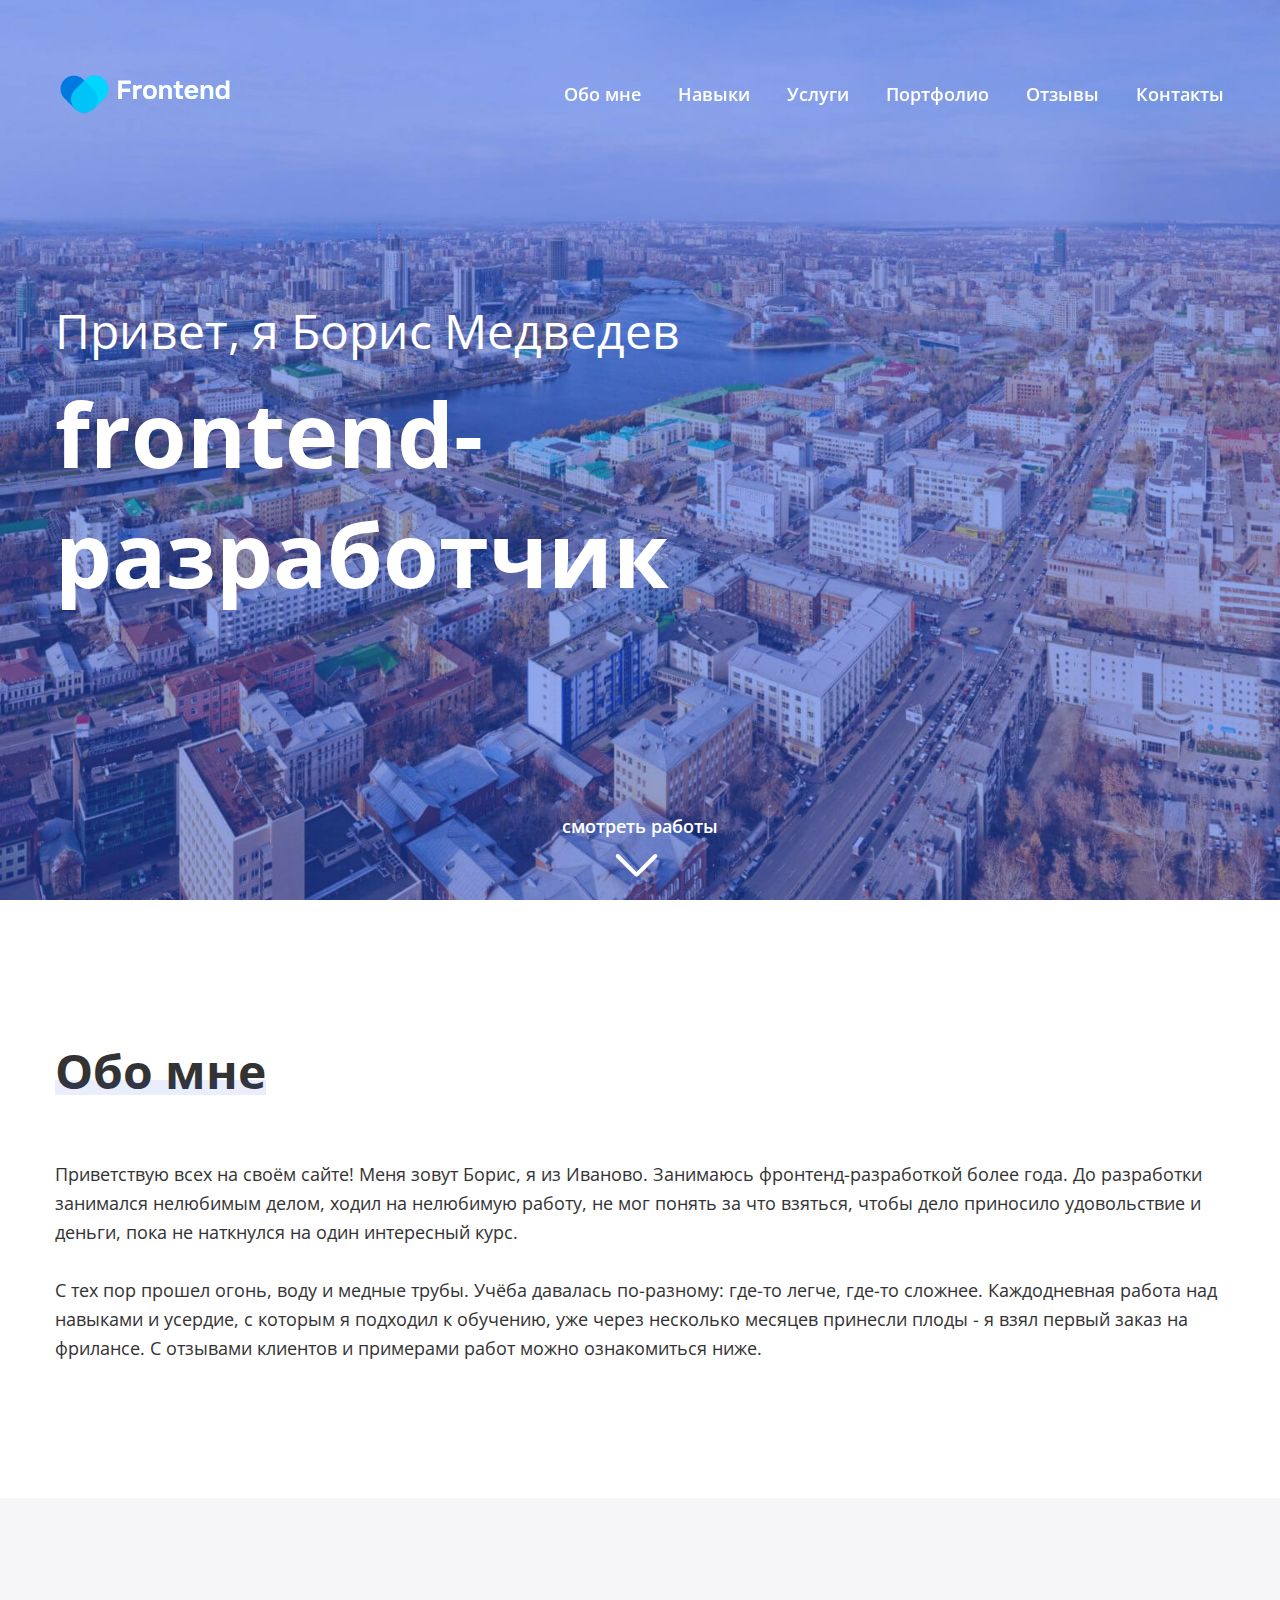
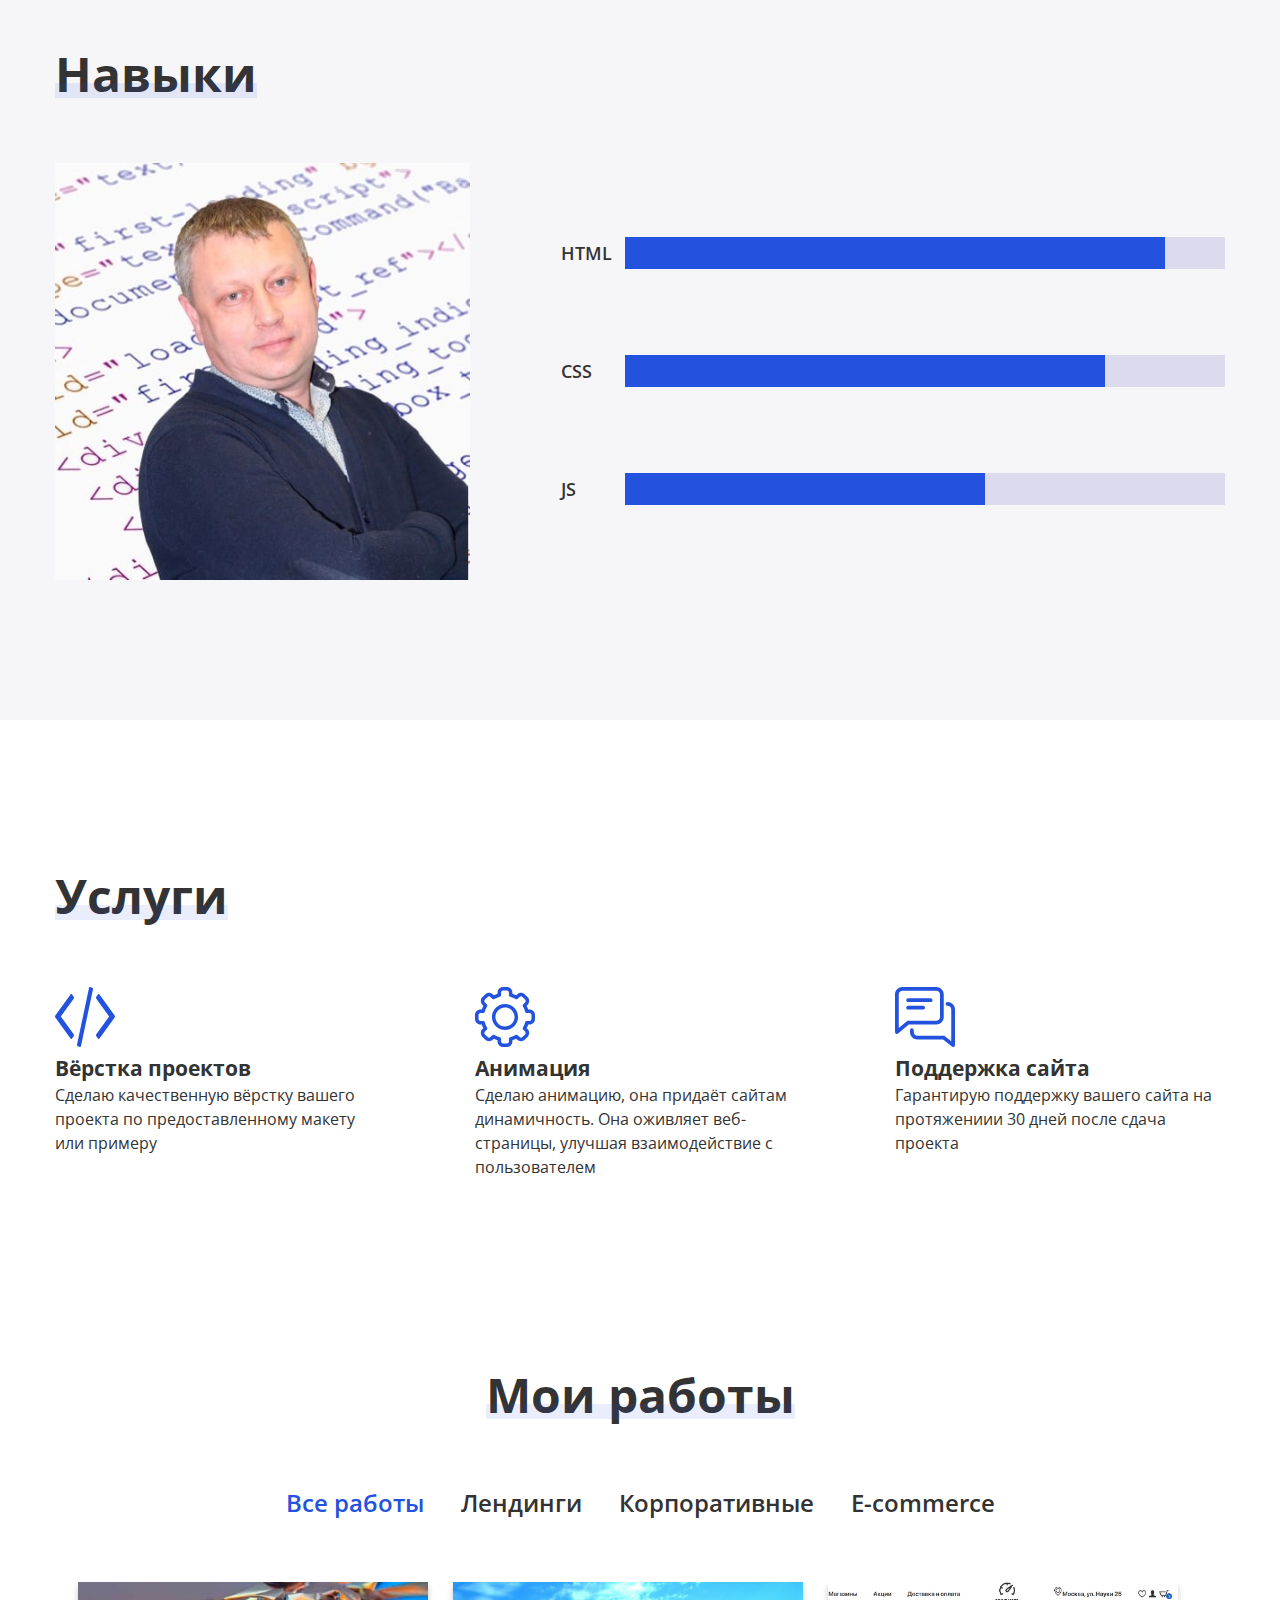
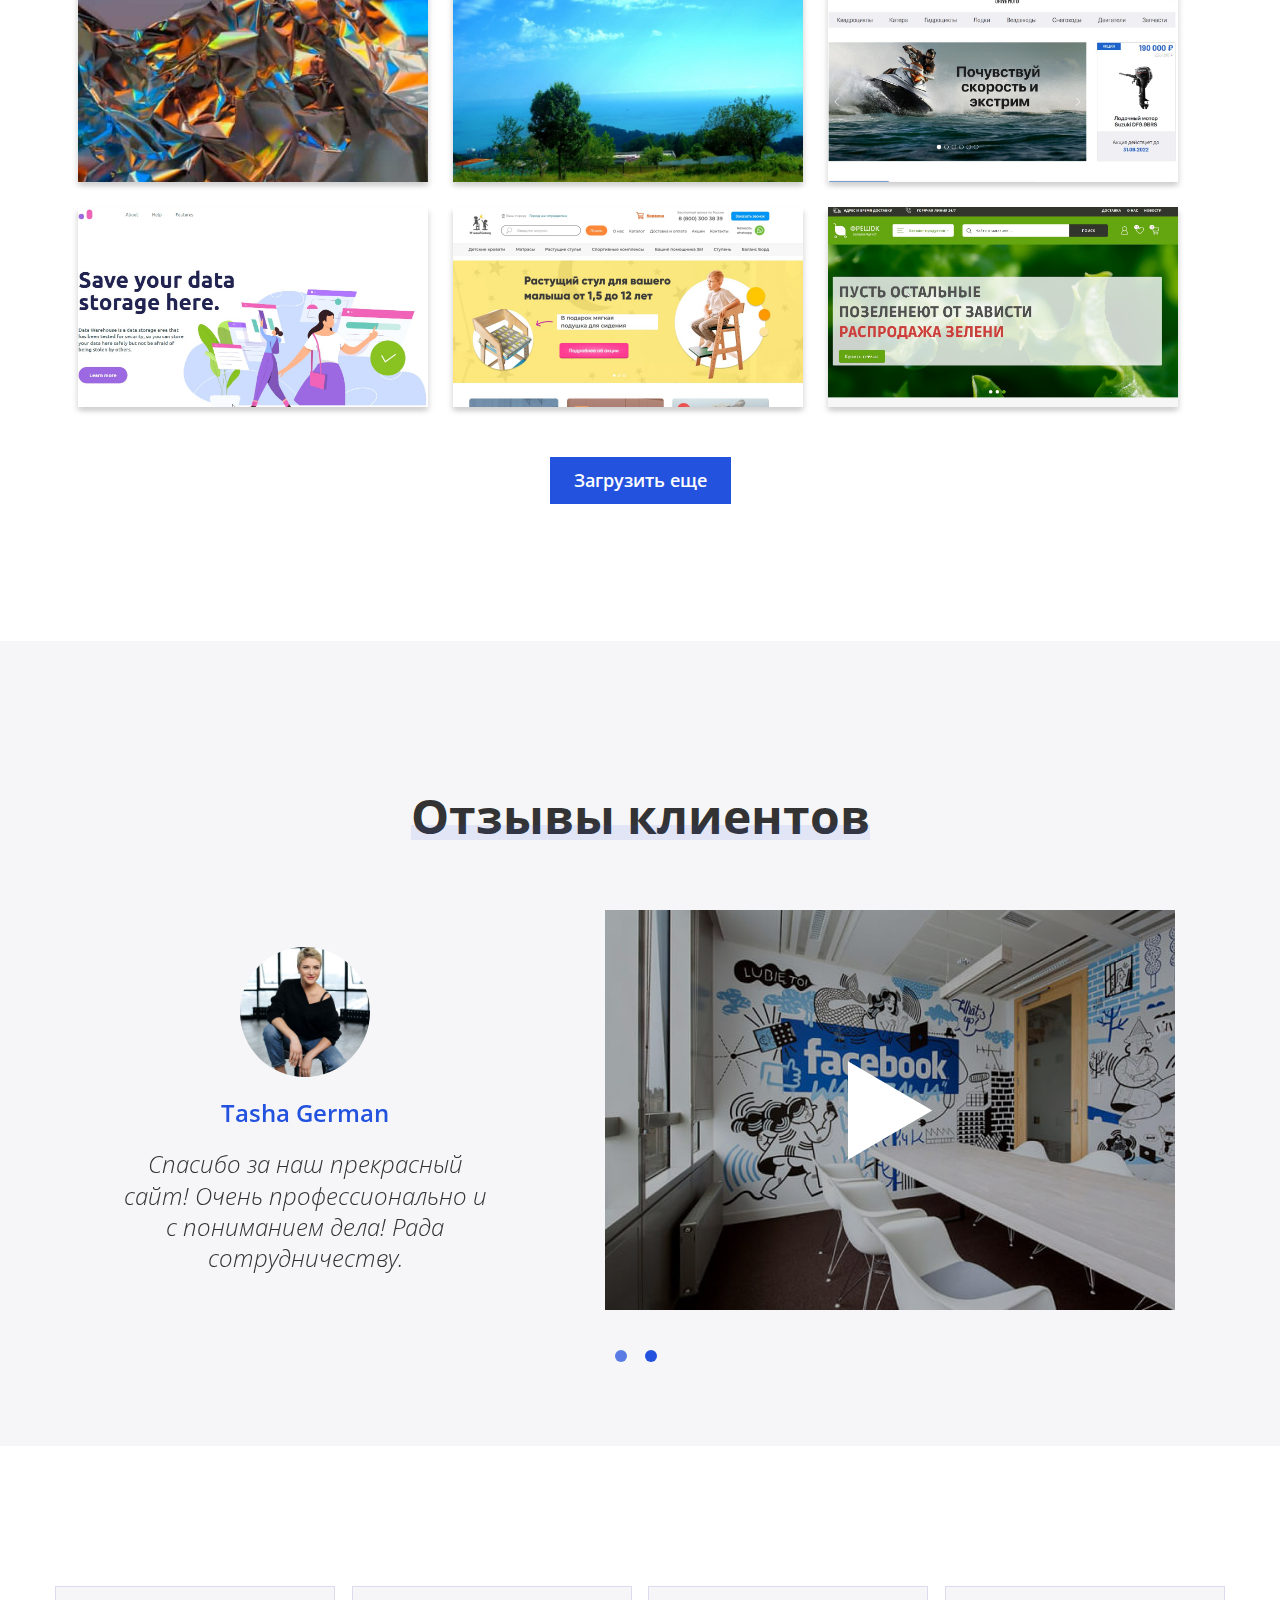
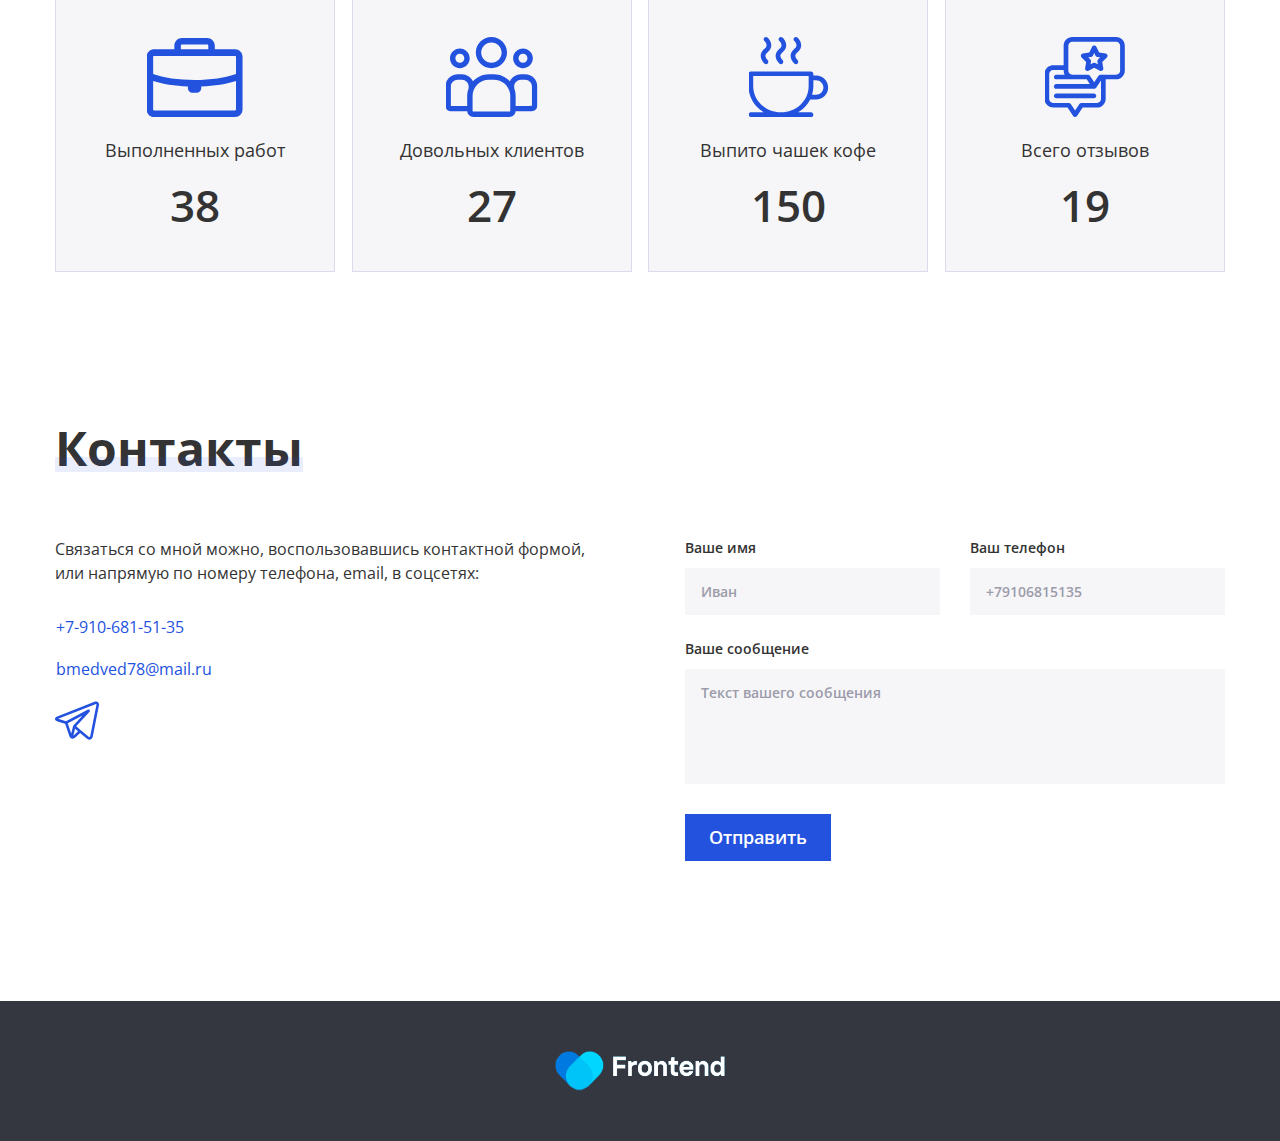
==== commit 622fac10: "777" ====
--- a/index.html
+++ b/index.html
@@ -6,12 +6,18 @@
   <meta http-equiv="X-UA-Compatible" content="IE=edge" />
   <meta name="viewport" content="width=device-width,
 initial-scale=1.0" />
-  <title>Портфолио Медведева Бориса</title>
+  <title>
+    Boris Medvedev - разработка сайтов, заказать верстку сайта HTML CSS —
+    досупная цена
+  </title>
+  <meta name="keywords" content="сайт, верстка, разработка сайтов, html, css, js" />
+  <meta name="description"
+    content="Адаптивная верстка сайтов по макету, доступные цены. Заказать верстку сайта: мобильную, резиновую в СПБ." />
 
   <link rel="apple-touch-icon" sizes="180x180" href="image/favicon/apple-touch-icon.png" />
   <link rel="icon" type="image/png" sizes="32x32" href="image/favicon/favicon-32x32.png" />
   <link rel="icon" type="image/png" sizes="16x16" href="image/favicon/favicon-16x16.png" />
-  <link rel="icon" type="image/png" href="image/favicon/favicon.ico" />
+  <link rel="icon" href="image/favicon/favicon.ico" type="image/x-icon" />
   <link rel="manifest" href="image/favicon/site.webmanifest" />
   <link rel="mask-icon" href="image/favicon/safari-pinned-tab.svg" color="#5bbad5" />
   <meta name="msapplication-TileColor" content="#da532c" />
@@ -28,35 +34,43 @@
   <link rel="stylesheet" href="css/magnific-popup.css" />
   <link rel="stylesheet" href="css/slick-theme.css" />
   <link rel="stylesheet" href="css/slick.css" />
-  <link rel="stylesheet" href="scss/style.css" />
+  <link rel="stylesheet" href="css/style.css" />
 
   <!-- Yandex.Metrika counter -->
   <script type="text/javascript">
     (function (m, e, t, r, i, k, a) {
-      m[i] = m[i] || function () {
-        (m[i].a = m[i].a || []).push(arguments)
-      };
+      m[i] =
+        m[i] ||
+        function () {
+          (m[i].a = m[i].a || []).push(arguments);
+        };
       m[i].l = 1 * new Date();
-      k = e.createElement(t), a = e.getElementsByTagName(t)[0], k.async = 1, k.src = r, a.parentNode.insertBefore(k,
-        a)
-    })
-      (window, document, "script", "https://mc.yandex.ru/metrika/tag.js", "ym");
+      (k = e.createElement(t)),
+      (a = e.getElementsByTagName(t)[0]),
+      (k.async = 1),
+      (k.src = r),
+      a.parentNode.insertBefore(k, a);
+    })(
+      window,
+      document,
+      "script",
+      "https://mc.yandex.ru/metrika/tag.js",
+      "ym"
+    );
 
     ym(88549186, "init", {
       clickmap: true,
       trackLinks: true,
       accurateTrackBounce: true,
-      webvisor: true
+      webvisor: true,
     });
   </script>
   <noscript>
-    <div><img src="https://mc.yandex.ru/watch/88549186" style="position:absolute; left:-9999px;" alt="" /></div>
+    <div>
+      <img src="https://mc.yandex.ru/watch/88549186" style="position: absolute; left: -9999px" alt="" />
+    </div>
   </noscript>
   <!-- /Yandex.Metrika counter -->
-
-
-
-
 </head>
 
 <body>
@@ -64,7 +78,7 @@
     <div class="container">
       <nav class="header__nav">
         <a class="logo" href="#">
-          <img class="logo__img" src="image/logo.svg" alt="Логотип веб разработчика Медведева Бориса" />
+          <img class="logo__img" src="image/logo.png" alt="Логотип веб разработчика Медведева Бориса" width="180" />
         </a>
 
         <ul class="menu">
@@ -196,8 +210,9 @@
           <li class="services__item services__item--cms">
             <h3 class="services__title">Анимация</h3>
             <div class="services__text">
-              <p>Сделаю анимацию, она придаёт сайтам динамичность. Она оживляет веб-страницы, улучшая взаимодействие с
-                пользователем
+              <p>
+                Сделаю анимацию, она придаёт сайтам динамичность. Она оживляет
+                веб-страницы, улучшая взаимодействие с пользователем
               </p>
             </div>
           </li>
@@ -243,38 +258,32 @@
         <ul class="works__content">
           <li class="works__item mix category-1">
             <a class="works__link" href="https://kurs-gray.vercel.app/" target="_blank"
-              style="background-image:url('image/works1.jpg');">
-
+              style="background-image: url('image/works1.jpg')">
             </a>
           </li>
           <li class="works__item mix category-1">
             <a class="works__link" href="https://project5426699.tilda.ws/" target="_blank"
-              style="background-image: url('image/works2.jpg');">
-
+              style="background-image: url('image/works2.jpg')">
             </a>
           </li>
           <li class="works__item mix category-2">
             <a class="works__link" href="https://atv-online-store.vercel.app/" target="_blank"
-              style="background-image: url('image/works3.jpg');">
-
+              style="background-image: url('image/works3.jpg')">
             </a>
           </li>
           <li class="works__item mix category-3">
             <a class="works__link" href="https://ratio-seven.vercel.app/" target="_blank"
-              style="background-image: url('image/works4.jpg');">
-
+              style="background-image: url('image/works4.jpg')">
             </a>
           </li>
           <li class="works__item mix category-3">
             <a class="works__link" href="https://timatoma96.ru/" target="_blank"
-              style="background-image: url('image/works5.jpg');">
-
+              style="background-image: url('image/works5.jpg')">
             </a>
           </li>
           <li class="works__item mix category-3">
             <a class="works__link" href="https://freeshock1.vercel.app/" target="_blank"
-              style="background-image: url('image/works6.jpg');">
-
+              style="background-image: url('image/works6.jpg')">
             </a>
           </li>
         </ul>
@@ -292,7 +301,8 @@
               <img class="reviews__img" src="image/mark.jpg" alt="Марк Цукерберг" />
               <blockquote class="reviews__text">
                 <cite class="reviews__name">Tasha German</cite>
-                Спасибо за наш прекрасный сайт! Очень профессионально и с пониманием дела! Рада сотрудничеству.
+                Спасибо за наш прекрасный сайт! Очень профессионально и с
+                пониманием дела! Рада сотрудничеству.
               </blockquote>
             </div>
             <a class="video" style="background-image: url('image/bg.jpg')" href="#">
@@ -304,15 +314,14 @@
               <img class="reviews__img" src="image/photo_2021-07-04_13-36-21.jpg" alt="Марк Цукерберг" />
               <blockquote class="reviews__text">
                 <cite class="reviews__name">Anna Oganг</cite>
-                Очень довольны разработанным сайтом и предоставляемыми нам услугам. Благодарим за
-                успешное продвижение сайта!
+                Очень довольны разработанным сайтом и предоставляемыми нам
+                услугам. Благодарим за успешное продвижение сайта!
               </blockquote>
             </div>
             <a class="video" style="background-image: url('image/works2.jpg')" href="#">
               <span class="sr-only">кнопка смотреть видео</span>
             </a>
           </li>
-
         </ul>
       </div>
     </section>
@@ -408,13 +417,12 @@
 
   <footer class="footer">
     <a class="logo" href="#">
-      <img class="logo__img" src="image/logo.svg" alt="Логотип веб разработчика Медведева Бориса" />
+      <img class="logo__img" src="image/logo.png" alt="Логотип веб разработчика Медведева Бориса" width="180" />
     </a>
     <button class="button" type="button">
       <span class="sr-only">кнопка переместиться на верх сайта</span>
     </button>
   </footer>
-
 
   <script src="js/jquery-3.6.0.min.js"></script>
   <script src="https://cdn.jsdelivr.net/npm/@fancyapps/ui@4.0/dist/fancybox.umd.js"></script>
--- a/css/style.css
+++ b/css/style.css
@@ -0,0 +1,1378 @@
+html {
+  -webkit-box-sizing: border-box;
+          box-sizing: border-box;
+}
+
+*,
+*::after,
+*::before {
+  -webkit-box-sizing: inherit;
+          box-sizing: inherit;
+}
+
+body {
+  font-family: "open sans", sans-serif;
+  font-size: 18px;
+  font-weight: normal;
+  font-style: normal;
+  line-height: 1.5;
+  color: #333;
+  background-color: #fff;
+}
+
+.link-size {
+  position: relative;
+}
+
+.link-size::after {
+  content: "";
+  position: absolute;
+  display: inline-block;
+  top: 50%;
+  -webkit-transform: translateY(-50%);
+          transform: translateY(-50%);
+  left: 0;
+  width: 100%;
+  height: 45px;
+  z-index: 999;
+}
+
+.sr-only {
+  position: absolute;
+  width: 1px;
+  height: 1px;
+  margin: -1px;
+  border: 0;
+  padding: 0;
+  white-space: nowrap;
+  -webkit-clip-path: inset(100%);
+          clip-path: inset(100%);
+  clip: rect(0 0 0 0);
+  overflow: hidden;
+}
+
+.container {
+  max-width: 1200px;
+  margin: 0 auto;
+  padding: 0 15px;
+}
+
+.title {
+  position: relative;
+  display: inline-block;
+  margin-bottom: 53px;
+  font-weight: 700;
+  font-size: 48px;
+}
+
+.title::after {
+  content: "";
+  position: absolute;
+  display: inline-block;
+  bottom: 12px;
+  left: 0;
+  width: 100%;
+  height: 15px;
+  background-color: rgba(35, 82, 222, 0.1);
+}
+
+.animation {
+  outline: 0;
+  border: 1px solid transparent;
+  -webkit-transition: border-bottom 0.2s;
+  transition: border-bottom 0.2s;
+}
+
+.animation:focus {
+  -webkit-box-shadow: 0 0 0 2px rgba(255, 255, 255, 0.5);
+          box-shadow: 0 0 0 2px rgba(255, 255, 255, 0.5);
+  border-radius: 3px;
+}
+
+.animation:hover {
+  border-bottom: 1px solid #fff;
+  -webkit-transition: border-color 0.2s;
+  transition: border-color 0.2s;
+}
+
+.animation:active {
+  opacity: 0.7;
+}
+
+.animation-blue {
+  outline: 0;
+  border: 1px solid transparent;
+  -webkit-transition: border-bottom 0.2s;
+  transition: border-bottom 0.2s;
+  border-radius: 3px;
+}
+
+.animation-blue:focus {
+  -webkit-box-shadow: 0 0 0 2px rgba(35, 82, 222, 0.5);
+          box-shadow: 0 0 0 2px rgba(35, 82, 222, 0.5);
+}
+
+.animation-blue:hover {
+  color: #2352de;
+  border-bottom: 1px solid #2352de;
+}
+
+.animation-blue:active {
+  border-bottom: 1px solid transparent;
+}
+
+.btn {
+  padding: 9px 23px;
+  font-weight: 600;
+  background-color: #2352de;
+  border: 1px solid #2352de;
+  color: #fff;
+  -webkit-transition-property: color, background-color, -webkit-box-shadow;
+  transition-property: color, background-color, -webkit-box-shadow;
+  transition-property: color, box-shadow, background-color;
+  transition-property: color, box-shadow, background-color, -webkit-box-shadow;
+  -webkit-transition-duration: 0.2s;
+          transition-duration: 0.2s;
+  outline: 0;
+}
+
+.btn:focus {
+  -webkit-box-shadow: 0 0 0 3px rgba(35, 82, 222, 0.5);
+          box-shadow: 0 0 0 3px rgba(35, 82, 222, 0.5);
+}
+
+.btn:hover {
+  background-color: #fff;
+  color: #2352de;
+}
+
+.btn:active {
+  color: #fff;
+  background-color: #2352de;
+  -webkit-box-shadow: inset 0 7px 4px rgba(0, 0, 0, 0.25);
+          box-shadow: inset 0 7px 4px rgba(0, 0, 0, 0.25);
+}
+
+.header {
+  position: fixed;
+  top: 0;
+  left: 0;
+  right: 0;
+  padding: 75px 0 30px;
+  color: #fff;
+  background-color: transparent;
+  z-index: 9999;
+  -webkit-transition-property: background-color, padding;
+  transition-property: background-color, padding;
+  -webkit-transition-duration: 0.2s, 0.5s;
+          transition-duration: 0.2s, 0.5s;
+}
+
+.header__nav {
+  display: -webkit-box;
+  display: -ms-flexbox;
+  display: flex;
+  -webkit-box-align: center;
+      -ms-flex-align: center;
+          align-items: center;
+  -webkit-box-pack: justify;
+      -ms-flex-pack: justify;
+          justify-content: space-between;
+}
+
+.header--fixid {
+  padding: 5px 0 5px;
+  background-color: rgba(35, 82, 222, 0.9);
+}
+
+.logo {
+  position: relative;
+  outline: 0;
+  -webkit-transition: opacity 0.2s;
+  transition: opacity 0.2s;
+  z-index: 999;
+}
+
+.logo:focus {
+  -webkit-box-shadow: 0 0 0 3px #2352de;
+          box-shadow: 0 0 0 3px #2352de;
+}
+
+.logo:hover {
+  opacity: 0.7;
+}
+
+.logo:active {
+  opacity: 0.5;
+}
+
+.menu {
+  display: -webkit-box;
+  display: -ms-flexbox;
+  display: flex;
+}
+
+.menu__item:not(:last-child) {
+  margin-right: 35px;
+}
+
+.menu__link {
+  font-weight: 600;
+}
+
+.burger {
+  display: none;
+  position: relative;
+  z-index: 999;
+}
+
+.burger--close .burger__line--top {
+  -webkit-transform: translateY(10px) translateX(0) rotate(45deg);
+          transform: translateY(10px) translateX(0) rotate(45deg);
+}
+
+.burger--close .burger__line--middle {
+  opacity: 0;
+}
+
+.burger--close .burger__line--bottom {
+  -webkit-transform: translateY(-10px) translateX(0) rotate(-45deg);
+          transform: translateY(-10px) translateX(0) rotate(-45deg);
+}
+
+.burger__line {
+  display: block;
+  background-color: #fff;
+  height: 2px;
+  width: 30px;
+  -webkit-transition: -webkit-transform 0.35s;
+  transition: -webkit-transform 0.35s;
+  transition: transform 0.35s;
+  transition: transform 0.35s, -webkit-transform 0.35s;
+}
+
+.burger__line:not(:last-child) {
+  margin-bottom: 8px;
+}
+
+.hero {
+  color: #fff;
+  background-repeat: no-repeat;
+  background-size: cover;
+  background-position: center;
+  -webkit-box-shadow: inset 0 0 0 200vw rgba(35, 82, 222, 0.5);
+          box-shadow: inset 0 0 0 200vw rgba(35, 82, 222, 0.5);
+}
+
+.hero__inner {
+  display: -webkit-box;
+  display: -ms-flexbox;
+  display: flex;
+  -webkit-box-align: center;
+      -ms-flex-align: center;
+          align-items: center;
+  height: 100vh;
+}
+
+.hero__title {
+  max-width: 650px;
+  font-size: 48px;
+  font-weight: 400;
+  line-height: 2.4;
+}
+
+.hero__sabtitle {
+  font-weight: 700;
+  font-size: 90px;
+  line-height: 1;
+}
+
+.hero__arrow {
+  position: absolute;
+  bottom: 20px;
+  left: 50%;
+  -webkit-transform: translateX(-50%);
+          transform: translateX(-50%);
+  margin: 0 auto;
+  padding-bottom: 40px;
+  max-width: 159px;
+  width: 100%;
+  font-weight: 600;
+  text-align: center;
+  outline: 0;
+}
+
+.hero__line {
+  opacity: 1;
+  position: absolute;
+  left: 40%;
+  top: 50%;
+}
+
+.hero__line::before {
+  content: "";
+  position: absolute;
+  background: #fff;
+  height: 4px;
+  top: 10px;
+  left: -3px;
+  width: 30px;
+  border-radius: 16px;
+}
+
+.hero__line--first::before {
+  -webkit-transform: rotate(45deg) translateX(-18%);
+          transform: rotate(45deg) translateX(-18%);
+  -webkit-transform-origin: top left;
+          transform-origin: top left;
+}
+
+.hero__line--second::before {
+  -webkit-transform: rotate(-45deg) translateX(18%);
+          transform: rotate(-45deg) translateX(18%);
+  -webkit-transform-origin: top right;
+          transform-origin: top right;
+}
+
+.hero:focus {
+  -webkit-box-shadow: 0 0 0 2px rgba(255, 255, 255, 0.5);
+          box-shadow: 0 0 0 2px rgba(255, 255, 255, 0.5);
+  border-radius: 3px;
+}
+
+.hero:active {
+  opacity: 0.7;
+}
+
+.hero__arrow:hover {
+  text-decoration: underline;
+}
+
+.about {
+  padding: 135px 0;
+}
+
+.about__descr {
+  line-height: 1.6;
+}
+
+.about__descr p:not(:last-child) {
+  margin-bottom: 30px;
+}
+
+.skills {
+  padding: 140px 0;
+  background-color: #f6f6f8;
+}
+
+.skills__wrapper {
+  display: -webkit-box;
+  display: -ms-flexbox;
+  display: flex;
+  -ms-flex-wrap: wrap;
+      flex-wrap: wrap;
+  -webkit-box-pack: justify;
+      -ms-flex-pack: justify;
+          justify-content: space-between;
+  -webkit-box-align: center;
+      -ms-flex-align: center;
+          align-items: center;
+}
+
+.skills__info {
+  max-width: 664px;
+  width: 100%;
+}
+
+.skills__items {
+  display: -webkit-box;
+  display: -ms-flexbox;
+  display: flex;
+  -ms-flex-wrap: wrap;
+      flex-wrap: wrap;
+  -webkit-box-pack: justify;
+      -ms-flex-pack: justify;
+          justify-content: space-between;
+  -webkit-box-align: center;
+      -ms-flex-align: center;
+          align-items: center;
+}
+
+.skills__items:not(:last-child) {
+  margin-bottom: 86px;
+}
+
+.skills__text {
+  font-weight: 600;
+  text-transform: uppercase;
+}
+
+.skills__progress {
+  position: relative;
+  display: block;
+  max-width: 600px;
+  width: 100%;
+  height: 32px;
+  background-color: #2352de;
+}
+
+.skills__line {
+  position: absolute;
+  right: 0;
+  height: 32px;
+  background-color: #dbdbed;
+}
+
+.services {
+  padding: 140px 0 80px;
+}
+
+.services__list {
+  display: -webkit-box;
+  display: -ms-flexbox;
+  display: flex;
+  -ms-flex-wrap: wrap;
+      flex-wrap: wrap;
+  -webkit-box-pack: justify;
+      -ms-flex-pack: justify;
+          justify-content: space-between;
+}
+
+.services__item {
+  position: relative;
+  max-width: 330px;
+  margin-bottom: 100px;
+}
+
+.services__item::before {
+  position: absolute;
+  top: -65px;
+  content: "";
+  display: block;
+  width: 60px;
+  height: 60px;
+  background-repeat: no-repeat;
+  background-size: cover;
+  background-position: center;
+  z-index: 999;
+}
+
+.services__item--code::before {
+  background-image: url("../image/services_icon1.svg");
+}
+
+.services__item--cms::before {
+  background-image: url("../image/services_icon2.svg");
+}
+
+.services__item--site::before {
+  background-image: url("../image/services_icon3.svg");
+}
+
+.services__text {
+  font-size: 16px;
+}
+
+.services__text-title {
+  margin-bottom: 120px;
+}
+
+.works {
+  text-align: center;
+  padding: 0 0 137px;
+}
+
+.works__container {
+  max-width: 1250px;
+  width: 100%;
+}
+
+.works__inner {
+  text-align: center;
+}
+
+.works__content {
+  display: -webkit-box;
+  display: -ms-flexbox;
+  display: flex;
+  -ms-flex-wrap: wrap;
+      flex-wrap: wrap;
+  -webkit-box-pack: center;
+      -ms-flex-pack: center;
+          justify-content: center;
+  margin-bottom: 25px;
+}
+
+.works__item {
+  max-width: 350px;
+  width: 100%;
+  height: 200px;
+  margin-bottom: 25px;
+  margin-right: 25px;
+}
+
+.works__link {
+  display: block;
+  max-width: 350px;
+  width: 100%;
+  height: 200px;
+  background-repeat: no-repeat;
+  background-size: cover;
+  -webkit-box-shadow: 2px 4px 5px rgba(0, 0, 0, 0.1), -2px 4px 5px rgba(0, 0, 0, 0.1);
+          box-shadow: 2px 4px 5px rgba(0, 0, 0, 0.1), -2px 4px 5px rgba(0, 0, 0, 0.1);
+  -webkit-transition: all .2s ease;
+  transition: all .2s ease;
+}
+
+.works__link:hover {
+  -webkit-transform: translateY(-3px);
+          transform: translateY(-3px);
+  -webkit-box-shadow: 2px 9px 50px rgba(0, 0, 0, 0.1), -2px 9px 60px rgba(0, 0, 0, 0.1);
+          box-shadow: 2px 9px 50px rgba(0, 0, 0, 0.1), -2px 9px 60px rgba(0, 0, 0, 0.1);
+}
+
+.filter {
+  display: -webkit-box;
+  display: -ms-flexbox;
+  display: flex;
+  -ms-flex-wrap: wrap;
+      flex-wrap: wrap;
+  -webkit-box-pack: center;
+      -ms-flex-pack: center;
+          justify-content: center;
+  margin-bottom: 60px;
+}
+
+.filter__item:not(:last-child) {
+  margin-right: 35px;
+}
+
+.filter__btn {
+  font-weight: 600;
+  font-size: 24px;
+  border: 1px solid transparent;
+  -webkit-transition-property: border-bottom, color;
+  transition-property: border-bottom, color;
+  -webkit-transition-duration: 0.2s;
+          transition-duration: 0.2s;
+}
+
+.filter__btn.mixitup-control-active {
+  color: #2352de;
+}
+
+.reviews {
+  text-align: center;
+  padding: 139px 0 106px;
+  background-color: #f6f6f8;
+}
+
+.reviews__title {
+  margin-bottom: 58px;
+}
+
+.reviews__box {
+  text-align: center;
+}
+
+.reviews__inner {
+  display: -webkit-box;
+  display: -ms-flexbox;
+  display: flex;
+  -ms-flex-wrap: wrap;
+      flex-wrap: wrap;
+  -ms-flex-pack: distribute;
+      justify-content: space-around;
+  -webkit-box-align: center;
+      -ms-flex-align: center;
+          align-items: center;
+}
+
+.reviews .slick-initialized .slick-slide {
+  display: -webkit-box;
+  display: -ms-flexbox;
+  display: flex;
+  -ms-flex-wrap: wrap;
+      flex-wrap: wrap;
+}
+
+.reviews .slick-dots button::before {
+  content: "";
+  top: 0;
+  left: 0;
+  width: 12px;
+  height: 12px;
+  text-align: center;
+  opacity: 1;
+  border-radius: 50%;
+  background-color: #2352de;
+}
+
+.reviews__quote {
+  display: -webkit-box;
+  display: -ms-flexbox;
+  display: flex;
+  padding: 0 15px;
+  -webkit-box-orient: vertical;
+  -webkit-box-direction: normal;
+      -ms-flex-direction: column;
+          flex-direction: column;
+  -webkit-box-pack: justify;
+      -ms-flex-pack: justify;
+          justify-content: space-between;
+  -webkit-box-align: center;
+      -ms-flex-align: center;
+          align-items: center;
+  text-align: center;
+  max-width: 400px;
+  width: 100%;
+}
+
+.reviews__img {
+  margin-bottom: 20px;
+  max-width: 130px;
+  border-radius: 50%;
+}
+
+.reviews__name {
+  display: block;
+  margin-bottom: 20px;
+  font-style: normal;
+  font-weight: 600;
+  font-size: 24px;
+  color: #2352de;
+}
+
+.reviews__text {
+  font-style: italic;
+  font-weight: 300;
+  font-size: 24px;
+  line-height: 1.3;
+}
+
+.slick-dots {
+  bottom: -60px;
+}
+
+.video {
+  position: relative;
+  max-width: 570px;
+  width: 100%;
+  min-height: 400px;
+  background-repeat: no-repeat;
+  background-size: cover;
+  background-position: center;
+  -webkit-box-shadow: inset 0 0 0 200vw rgba(0, 0, 0, 0.3);
+          box-shadow: inset 0 0 0 200vw rgba(0, 0, 0, 0.3);
+}
+
+.video::before {
+  position: absolute;
+  content: "";
+  left: 50%;
+  top: 50%;
+  width: 85px;
+  height: 100px;
+  -webkit-transform: translate(-50%, -50%);
+          transform: translate(-50%, -50%);
+  background-image: url("../image/play.svg");
+  background-repeat: no-repeat;
+  background-size: contain;
+  background-position: center;
+  -webkit-transition-property: width, height;
+  transition-property: width, height;
+  -webkit-transition-duration: 0.5s;
+          transition-duration: 0.5s;
+}
+
+.video:focus {
+  -webkit-box-shadow: inset 0 0 0 200vw rgba(0, 0, 0, 0.5);
+          box-shadow: inset 0 0 0 200vw rgba(0, 0, 0, 0.5);
+}
+
+.video:hover {
+  -webkit-box-shadow: inset 0 0 0 200vw rgba(0, 0, 0, 0.6);
+          box-shadow: inset 0 0 0 200vw rgba(0, 0, 0, 0.6);
+}
+
+.video:hover::before {
+  width: 128px;
+  height: 150px;
+}
+
+.video:active {
+  -webkit-box-shadow: inset 0 0 0 200vw rgba(0, 0, 0, 0.45);
+          box-shadow: inset 0 0 0 200vw rgba(0, 0, 0, 0.45);
+}
+
+.video:active::before {
+  width: 50px;
+  height: 60px;
+}
+
+.statistics {
+  padding: 140px 0;
+  display: -webkit-box;
+  display: -ms-flexbox;
+  display: flex;
+  -ms-flex-wrap: wrap;
+      flex-wrap: wrap;
+  -webkit-box-pack: justify;
+      -ms-flex-pack: justify;
+          justify-content: space-between;
+}
+
+.statistics__item {
+  position: relative;
+  display: -webkit-box;
+  display: -ms-flexbox;
+  display: flex;
+  -webkit-box-orient: vertical;
+  -webkit-box-direction: normal;
+      -ms-flex-direction: column;
+          flex-direction: column;
+  -webkit-box-align: center;
+      -ms-flex-align: center;
+          align-items: center;
+  -webkit-box-pack: justify;
+      -ms-flex-pack: justify;
+          justify-content: space-between;
+  padding: 150px 10px 33px;
+  max-width: 280px;
+  width: 100%;
+  border: 1px solid #dbdbed;
+  background-color: #f6f6f8;
+}
+
+.statistics__item::before {
+  content: "";
+  position: absolute;
+  top: 50px;
+  right: 50%;
+  width: 97px;
+  height: 80px;
+  -webkit-transform: translatex(50%);
+          transform: translatex(50%);
+  background-repeat: no-repeat;
+  background-size: contain;
+  background-position: center;
+  margin-bottom: 20px;
+}
+
+.statistics__item--briefcase::before {
+  background-image: url("../image/number1.svg");
+}
+
+.statistics__item--users::before {
+  background-image: url("../image/number2.svg");
+}
+
+.statistics__item--coffee::before {
+  background-image: url("../image/number3.svg");
+}
+
+.statistics__item--reviews::before {
+  background-image: url("../image/number4.svg");
+}
+
+.statistics__text {
+  display: block;
+  margin-bottom: 8px;
+}
+
+.statistics__numbers {
+  font-weight: 600;
+  font-size: 44px;
+}
+
+.contacts {
+  padding: 0 0 140px;
+}
+
+.contacts__inner {
+  display: -webkit-box;
+  display: -ms-flexbox;
+  display: flex;
+  -ms-flex-wrap: wrap;
+      flex-wrap: wrap;
+  -webkit-box-pack: justify;
+      -ms-flex-pack: justify;
+          justify-content: space-between;
+}
+
+.contacts__box {
+  display: -webkit-box;
+  display: -ms-flexbox;
+  display: flex;
+  -webkit-box-orient: vertical;
+  -webkit-box-direction: normal;
+      -ms-flex-direction: column;
+          flex-direction: column;
+  max-width: 550px;
+}
+
+.contacts__text {
+  font-size: 16px;
+  margin-bottom: 30px;
+}
+
+.contacts__item {
+  margin-bottom: 18px;
+  font-size: 16px;
+  color: #2352de;
+}
+
+.social {
+  display: -webkit-box;
+  display: -ms-flexbox;
+  display: flex;
+}
+
+.social__link {
+  display: block;
+  width: 44px;
+  height: 44px;
+  background-repeat: no-repeat;
+  background-size: content;
+  background-position: center;
+  -webkit-transition: opacity 0.2s;
+  transition: opacity 0.2s;
+  outline: 0;
+}
+
+.social__link:focus {
+  -webkit-box-shadow: 0 0 0 2px rgba(35, 82, 222, 0.5);
+          box-shadow: 0 0 0 2px rgba(35, 82, 222, 0.5);
+  border-radius: 3px;
+}
+
+.social__link:hover {
+  opacity: 0.7;
+}
+
+.social__link:active {
+  opacity: 1;
+  -webkit-box-shadow: 0 0 0 2px transparent;
+          box-shadow: 0 0 0 2px transparent;
+  -webkit-filter: drop-shadow(0 4px 4px rgba(0, 0, 0, 0.25));
+          filter: drop-shadow(0 4px 4px rgba(0, 0, 0, 0.25));
+}
+
+.social__item:not(:last-child) {
+  margin-right: 20px;
+}
+
+.form {
+  display: -webkit-box;
+  display: -ms-flexbox;
+  display: flex;
+  max-width: 540px;
+  width: 100%;
+  -webkit-box-pack: justify;
+      -ms-flex-pack: justify;
+          justify-content: space-between;
+  -webkit-box-align: center;
+      -ms-flex-align: center;
+          align-items: center;
+  -ms-flex-wrap: wrap;
+      flex-wrap: wrap;
+}
+
+.form__label {
+  display: -webkit-box;
+  display: -ms-flexbox;
+  display: flex;
+  -webkit-box-orient: vertical;
+  -webkit-box-direction: normal;
+      -ms-flex-direction: column;
+          flex-direction: column;
+  max-width: 255px;
+  width: 100%;
+  font-weight: 600;
+  font-size: 14px;
+}
+
+.form__label--textarea {
+  max-width: 540px;
+  width: 100%;
+}
+
+.form__text {
+  margin-bottom: 10px;
+}
+
+.form__input {
+  background-color: #f6f6f8;
+  border: 1px solid transparent;
+  padding: 12px 15px;
+  margin-bottom: 23px;
+}
+
+.form__input::-webkit-input-placeholder {
+  font-size: 14px;
+  color: #9c9cab;
+  -webkit-transition: color 0.2s;
+  transition: color 0.2s;
+}
+
+.form__input:-ms-input-placeholder {
+  font-size: 14px;
+  color: #9c9cab;
+  -webkit-transition: color 0.2s;
+  transition: color 0.2s;
+}
+
+.form__input::-ms-input-placeholder {
+  font-size: 14px;
+  color: #9c9cab;
+  -webkit-transition: color 0.2s;
+  transition: color 0.2s;
+}
+
+.form__input::placeholder {
+  font-size: 14px;
+  color: #9c9cab;
+  -webkit-transition: color 0.2s;
+  transition: color 0.2s;
+}
+
+.form__input--area {
+  height: 115px;
+  margin-bottom: 30px;
+  resize: none;
+}
+
+.form__input:focus {
+  outline: 0;
+  -webkit-box-shadow: 0 0 0 3px rgba(35, 82, 222, 0.5);
+          box-shadow: 0 0 0 3px rgba(35, 82, 222, 0.5);
+}
+
+.form__input:hover::-webkit-input-placeholder {
+  color: #000;
+}
+
+.form__input:hover:-ms-input-placeholder {
+  color: #000;
+}
+
+.form__input:hover::-ms-input-placeholder {
+  color: #000;
+}
+
+.form__input:hover::placeholder {
+  color: #000;
+}
+
+.footer {
+  display: -webkit-box;
+  display: -ms-flexbox;
+  display: flex;
+  padding: 50px 0;
+  background-color: #343740;
+  -webkit-box-pack: center;
+      -ms-flex-pack: center;
+          justify-content: center;
+}
+
+.button {
+  background-color: #2352de;
+  width: 50px;
+  height: 50px;
+  border-radius: 50%;
+  position: fixed;
+  bottom: 20px;
+  right: 20px;
+  -webkit-transition: background-color 0.3s, opacity 0.5s;
+  transition: background-color 0.3s, opacity 0.5s;
+  opacity: 0;
+  visibility: hidden;
+  z-index: 1000;
+  outline: 0;
+}
+
+.button:focus {
+  -webkit-box-shadow: 0 0 0 2px rgba(35, 82, 222, 0.5);
+          box-shadow: 0 0 0 2px rgba(35, 82, 222, 0.5);
+}
+
+.button:hover {
+  background-color: #1c53f8;
+}
+
+.button:active {
+  background-color: #003efa;
+}
+
+.button::after {
+  content: "\F077";
+  font-family: FontAwesome;
+  font-weight: normal;
+  font-style: normal;
+  font-size: 1.5em;
+  line-height: 1;
+  color: #fff;
+}
+
+.show {
+  -webkit-transition: background-color 0.3s, opacity 0.5s;
+  transition: background-color 0.3s, opacity 0.5s;
+  opacity: 1;
+  visibility: visible;
+}
+
+@media (max-width: 1200px) {
+  .header {
+    padding: 15px 0 15px;
+  }
+  .about,
+  .reviews,
+  .skills,
+  .services,
+  .statistics,
+  .contacts {
+    padding: 50px 0;
+  }
+  .title {
+    margin-bottom: 30px;
+  }
+  .skills__wrapper {
+    -webkit-box-orient: vertical;
+    -webkit-box-direction: normal;
+        -ms-flex-direction: column;
+            flex-direction: column;
+  }
+  .skills__info {
+    max-width: 600px;
+  }
+  .skills__img {
+    margin-bottom: 30px;
+  }
+  .skills__items {
+    display: block;
+    text-align: center;
+  }
+  .skills__items:not(:last-child) {
+    margin-bottom: 24px;
+  }
+  .skills__text {
+    display: block;
+    margin-bottom: 5px;
+  }
+  .services__list {
+    -webkit-box-pack: center;
+        -ms-flex-pack: center;
+            justify-content: center;
+  }
+  .services__text-title {
+    font-weight: 700;
+    font-size: 48px;
+    margin-bottom: 120px;
+  }
+  .reviews__text {
+    margin-bottom: 30px;
+  }
+  .statistics__item {
+    margin-bottom: 15px;
+  }
+}
+
+@media (max-width: 900px) {
+  .header {
+    padding: 5px 0 5px;
+  }
+  .burger {
+    display: block;
+  }
+  .logo {
+    width: 110px;
+  }
+  .menu {
+    position: absolute;
+    display: block;
+    padding: 100px 0 50px;
+    text-align: center;
+    top: 0;
+    right: 0;
+    width: 100%;
+    min-height: 100vh;
+    background-color: #7792e0;
+    -webkit-transform: translateY(-200%);
+            transform: translateY(-200%);
+    -webkit-transition: -webkit-transform 0.5s;
+    transition: -webkit-transform 0.5s;
+    transition: transform 0.5s;
+    transition: transform 0.5s, -webkit-transform 0.5s;
+    overflow-y: scroll;
+  }
+  .menu__item {
+    padding: 10px;
+  }
+  .menu__item:not(:last-child) {
+    margin: 0 0 15px 0;
+  }
+  .menu__item:not(:last-child):active {
+    background-color: #2352de;
+  }
+  .menu__link {
+    font-size: 18px;
+  }
+  .menu--open {
+    height: 100%;
+    -webkit-transform: translateY(0);
+            transform: translateY(0);
+  }
+  .hero__title {
+    font-size: 32px;
+  }
+  .hero__sabtitle {
+    font-size: 80px;
+  }
+  .about {
+    text-align: center;
+  }
+  .about__descr {
+    text-align: left;
+  }
+  .skills {
+    text-align: center;
+  }
+  .services {
+    padding: 50px 0;
+    text-align: center;
+  }
+  .services__item {
+    text-align: left;
+    margin-bottom: 100px;
+  }
+  .services__text-title {
+    font-weight: 700;
+    font-size: 48px;
+    margin-bottom: 120px;
+  }
+  .works__content {
+    -ms-flex-pack: distribute;
+        justify-content: space-around;
+  }
+  .works__item {
+    max-width: 250px;
+    margin: 0 0 25px;
+  }
+  .social {
+    margin-bottom: 32px;
+  }
+}
+
+@media (max-width: 600px) {
+  .title {
+    font-size: 28px;
+  }
+  .hero__title {
+    max-width: 450px;
+    font-size: 26px;
+  }
+  .hero__sabtitle {
+    font-size: 40px;
+  }
+  .arrow {
+    font-size: 14px;
+  }
+  .about__descr {
+    font-size: 16px;
+  }
+  .services {
+    padding: 15px 0;
+  }
+  .services__title {
+    font-size: 20px;
+    margin-bottom: 25px;
+  }
+  .services__text-title {
+    font-weight: 700;
+    font-size: 28px;
+    margin-bottom: 120px;
+    margin-bottom: 120px;
+  }
+  .services__item::before {
+    width: 40px;
+    height: 40px;
+    margin-bottom: 10px;
+  }
+  .works {
+    padding: 0 0 50px;
+  }
+  .works__item {
+    max-width: 350px;
+    width: 100%;
+    margin: 0 0 15px;
+  }
+  .works__content {
+    -webkit-box-pack: space-evenly;
+        -ms-flex-pack: space-evenly;
+            justify-content: space-evenly;
+  }
+  .filter {
+    display: block;
+    margin-bottom: 30px;
+  }
+  .filter__btn {
+    font-size: 18px;
+  }
+  .filter__item {
+    margin-bottom: 22px;
+  }
+  .filter__item:not(:last-child) {
+    margin-right: 0;
+  }
+  .statistics {
+    -webkit-box-pack: center;
+        -ms-flex-pack: center;
+            justify-content: center;
+  }
+  .statistics__item {
+    text-align: center;
+    max-width: 165px;
+    min-height: 170px;
+    padding: 70px 10px 22px;
+  }
+  .statistics__item::before {
+    top: 25px;
+    width: 42px;
+    height: 35px;
+  }
+  .statistics__text {
+    font-size: 14px;
+    max-width: 135px;
+  }
+  .statistics__numbers {
+    font-size: 30px;
+  }
+  .contacts {
+    font-size: 16px;
+  }
+  .form {
+    display: block;
+  }
+  .form__label {
+    max-width: 100%;
+  }
+}
+
+@media (max-width: 440px) {
+  .menu__link {
+    font-size: 18px;
+  }
+  .works__content {
+    -ms-flex-pack: distribute;
+        justify-content: space-around;
+  }
+  .video {
+    position: absolute;
+    width: 60px;
+    min-height: 60px;
+    border-radius: 50%;
+    -webkit-transform: translateX(55px);
+            transform: translateX(55px);
+    top: 90px;
+  }
+  .video::before {
+    width: 20px;
+    height: 17px;
+  }
+  .reviews {
+    padding-bottom: 1px;
+    bottom: 0;
+  }
+  .reviews__img {
+    margin-bottom: 35px;
+  }
+  .reviews__quote {
+    padding: 0 33px;
+  }
+  .reviews__text {
+    font-size: 16px;
+  }
+  .reviews__name {
+    font-size: 20px;
+  }
+  .slick-dots {
+    bottom: -10px;
+  }
+  .skills__img {
+    max-width: 300px;
+    margin-bottom: 21px;
+  }
+  .skills__info {
+    max-width: 300px;
+  }
+  .skills__items:not(:last-child) {
+    margin-bottom: 15px;
+  }
+  .title::after {
+    bottom: 1px;
+  }
+  .services {
+    padding: 42px 0;
+  }
+  .services__text-title {
+    font-size: 28px;
+  }
+  .filter__item {
+    margin-bottom: 15px;
+  }
+  .statistics__item {
+    padding: 70px 10px 4px;
+    margin-right: 10px;
+  }
+  .form {
+    width: 100%;
+  }
+  .form__input {
+    width: 100%;
+    margin-bottom: 15px;
+  }
+  .form__input--area {
+    margin-bottom: 17px;
+  }
+  .contacts {
+    padding: 0 0 50px;
+    text-align: center;
+  }
+  .contacts__title {
+    text-align: center;
+  }
+  .contacts__inner {
+    text-align: left;
+  }
+  .contacts__text {
+    line-height: 1.6;
+    margin-bottom: 35px;
+  }
+  .contacts__item {
+    margin-bottom: 25px;
+  }
+  .footer {
+    padding: 33px 0;
+  }
+}
+
+@media (max-width: 320px) {
+  .hero__title {
+    font-size: 22px;
+  }
+  .works__item {
+    max-width: 135px;
+  }
+  .statistics {
+    -webkit-box-pack: center;
+        -ms-flex-pack: center;
+            justify-content: center;
+  }
+  .services {
+    padding: 42px 0;
+  }
+  .services__text-title {
+    font-size: 28px;
+  }
+}
+/*# sourceMappingURL=style.css.map */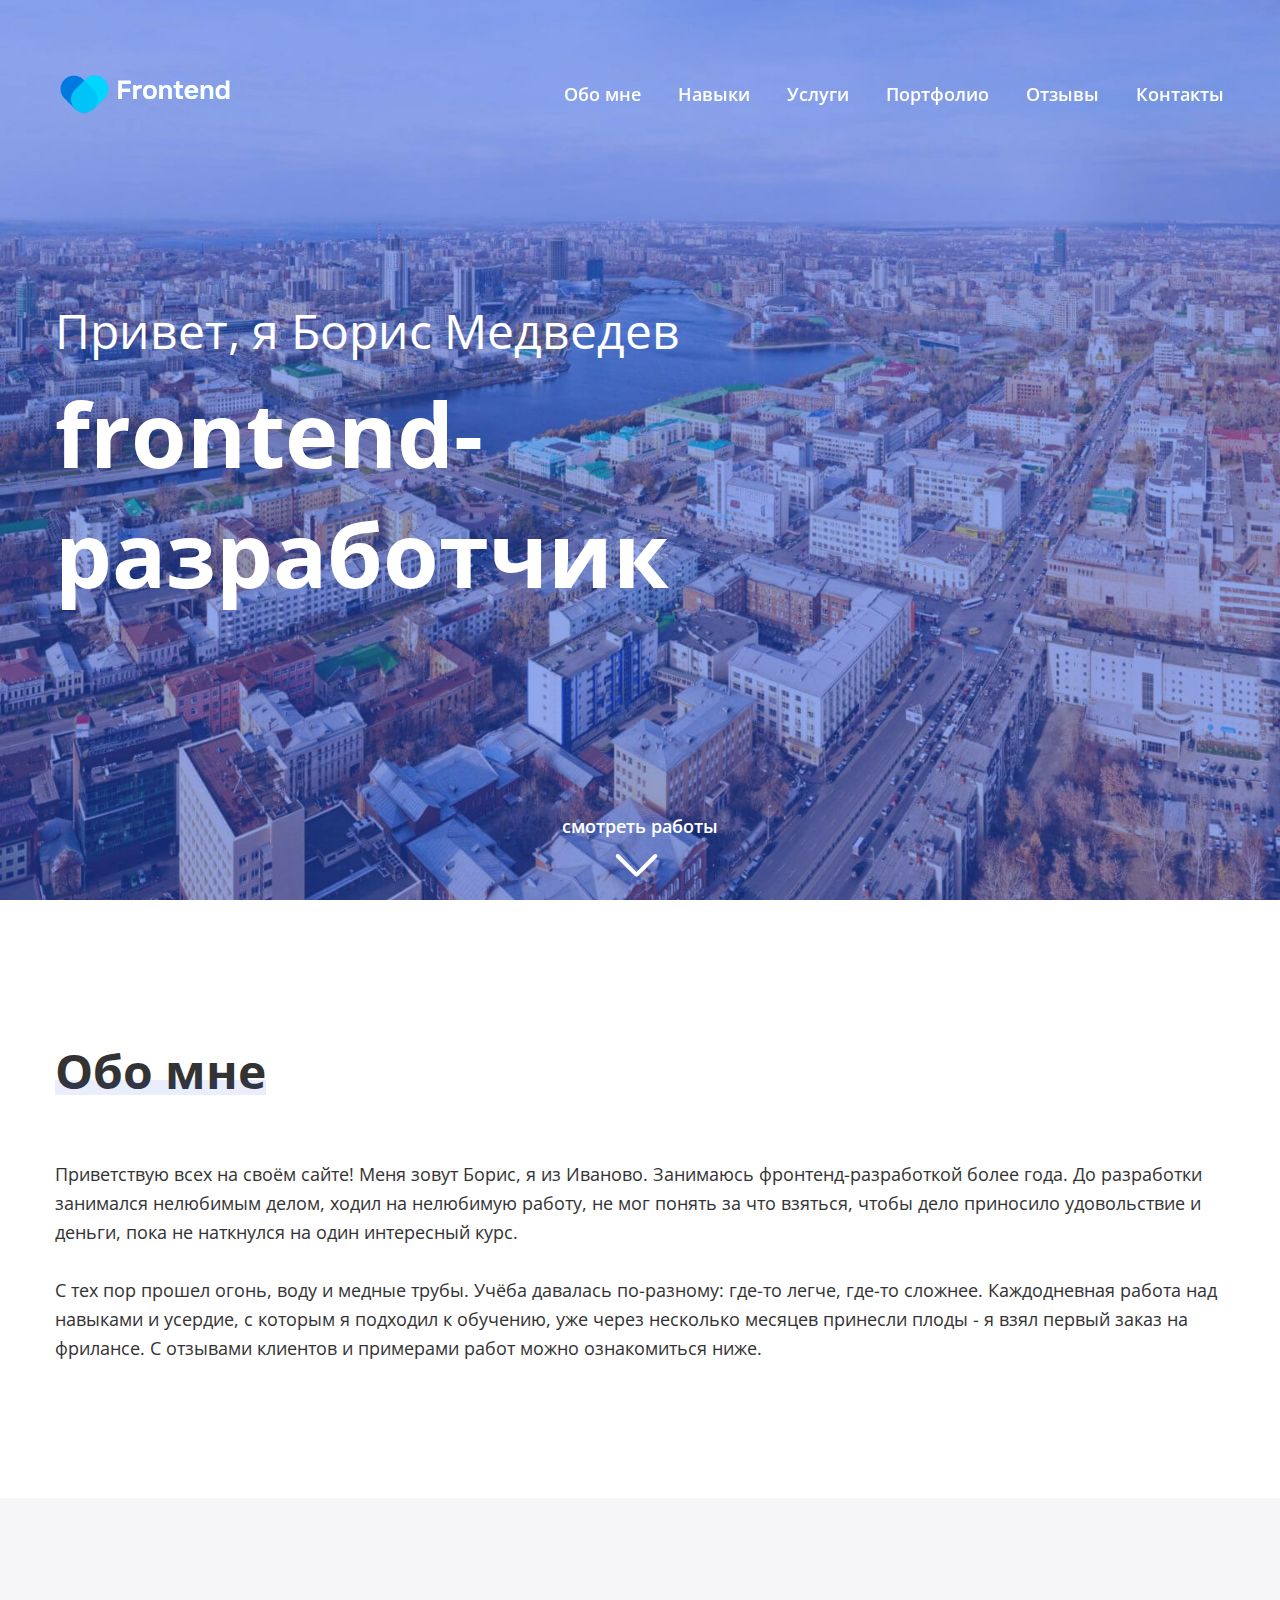
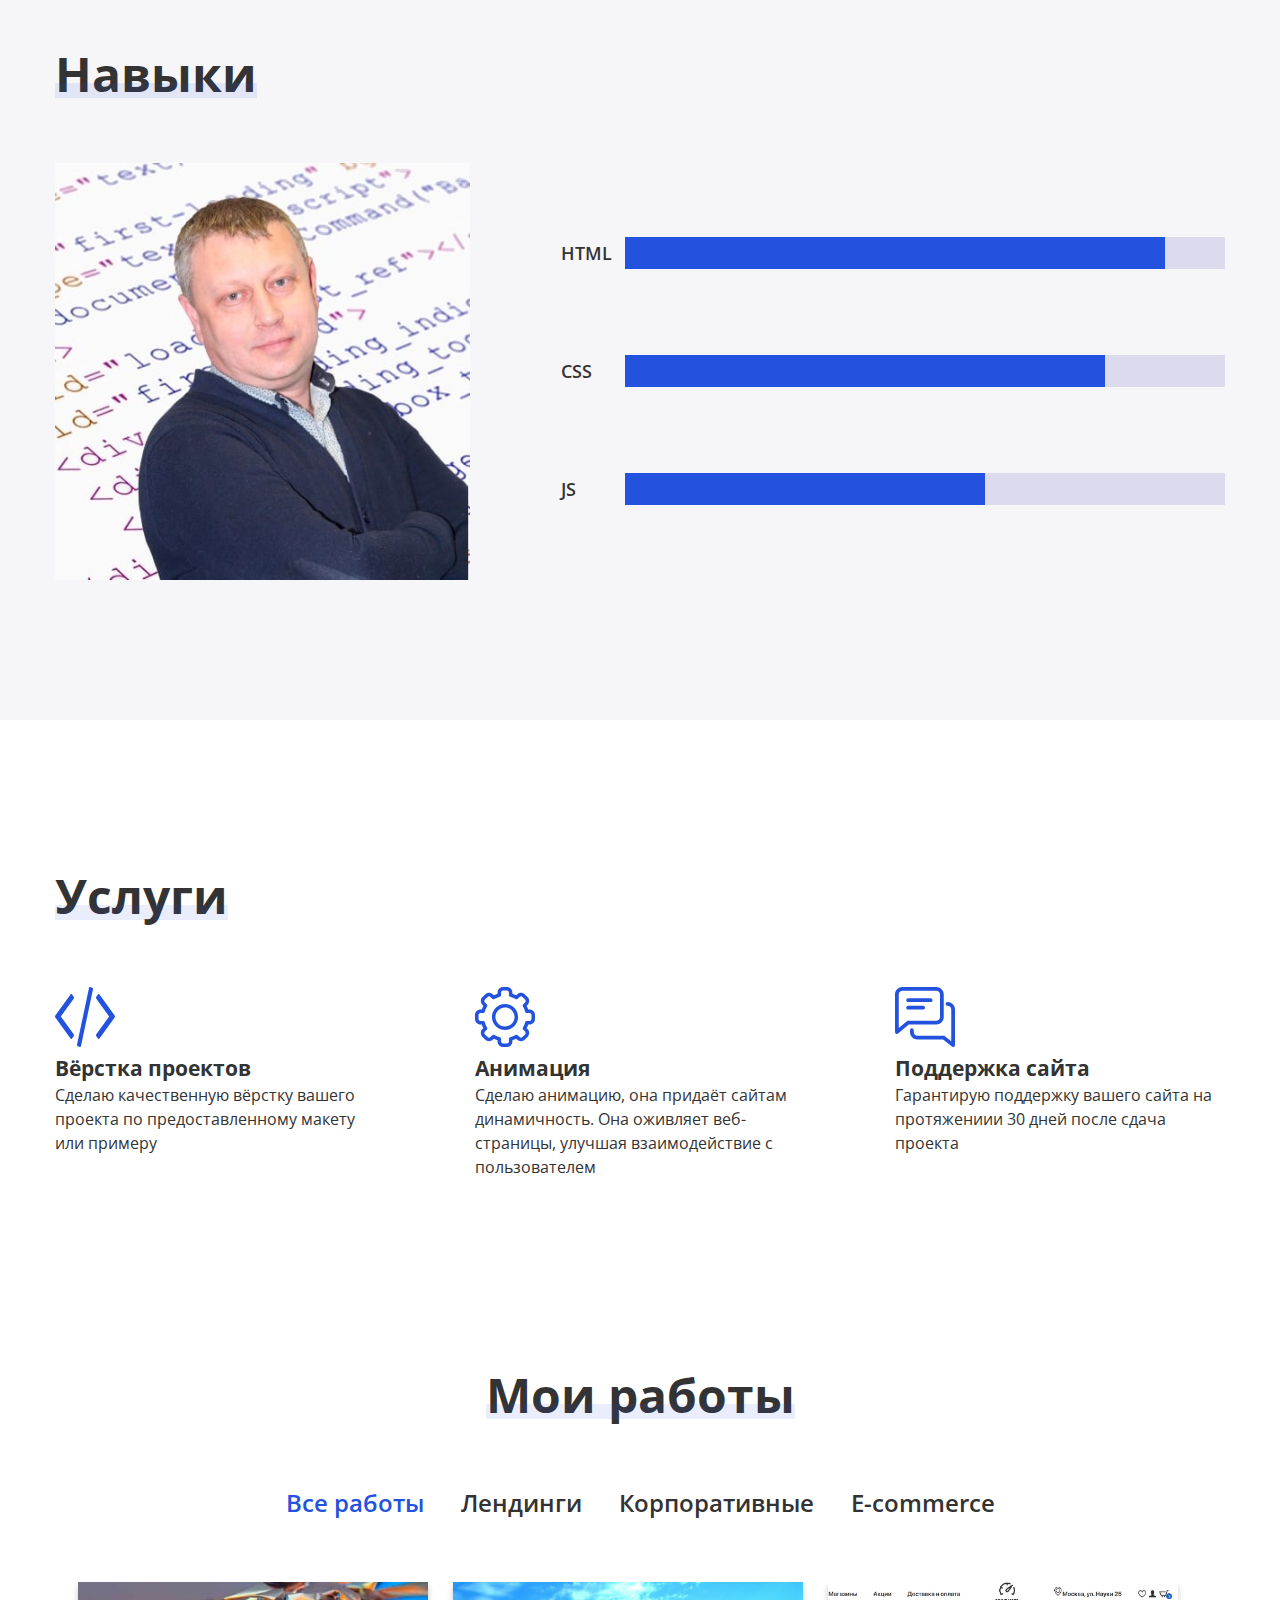
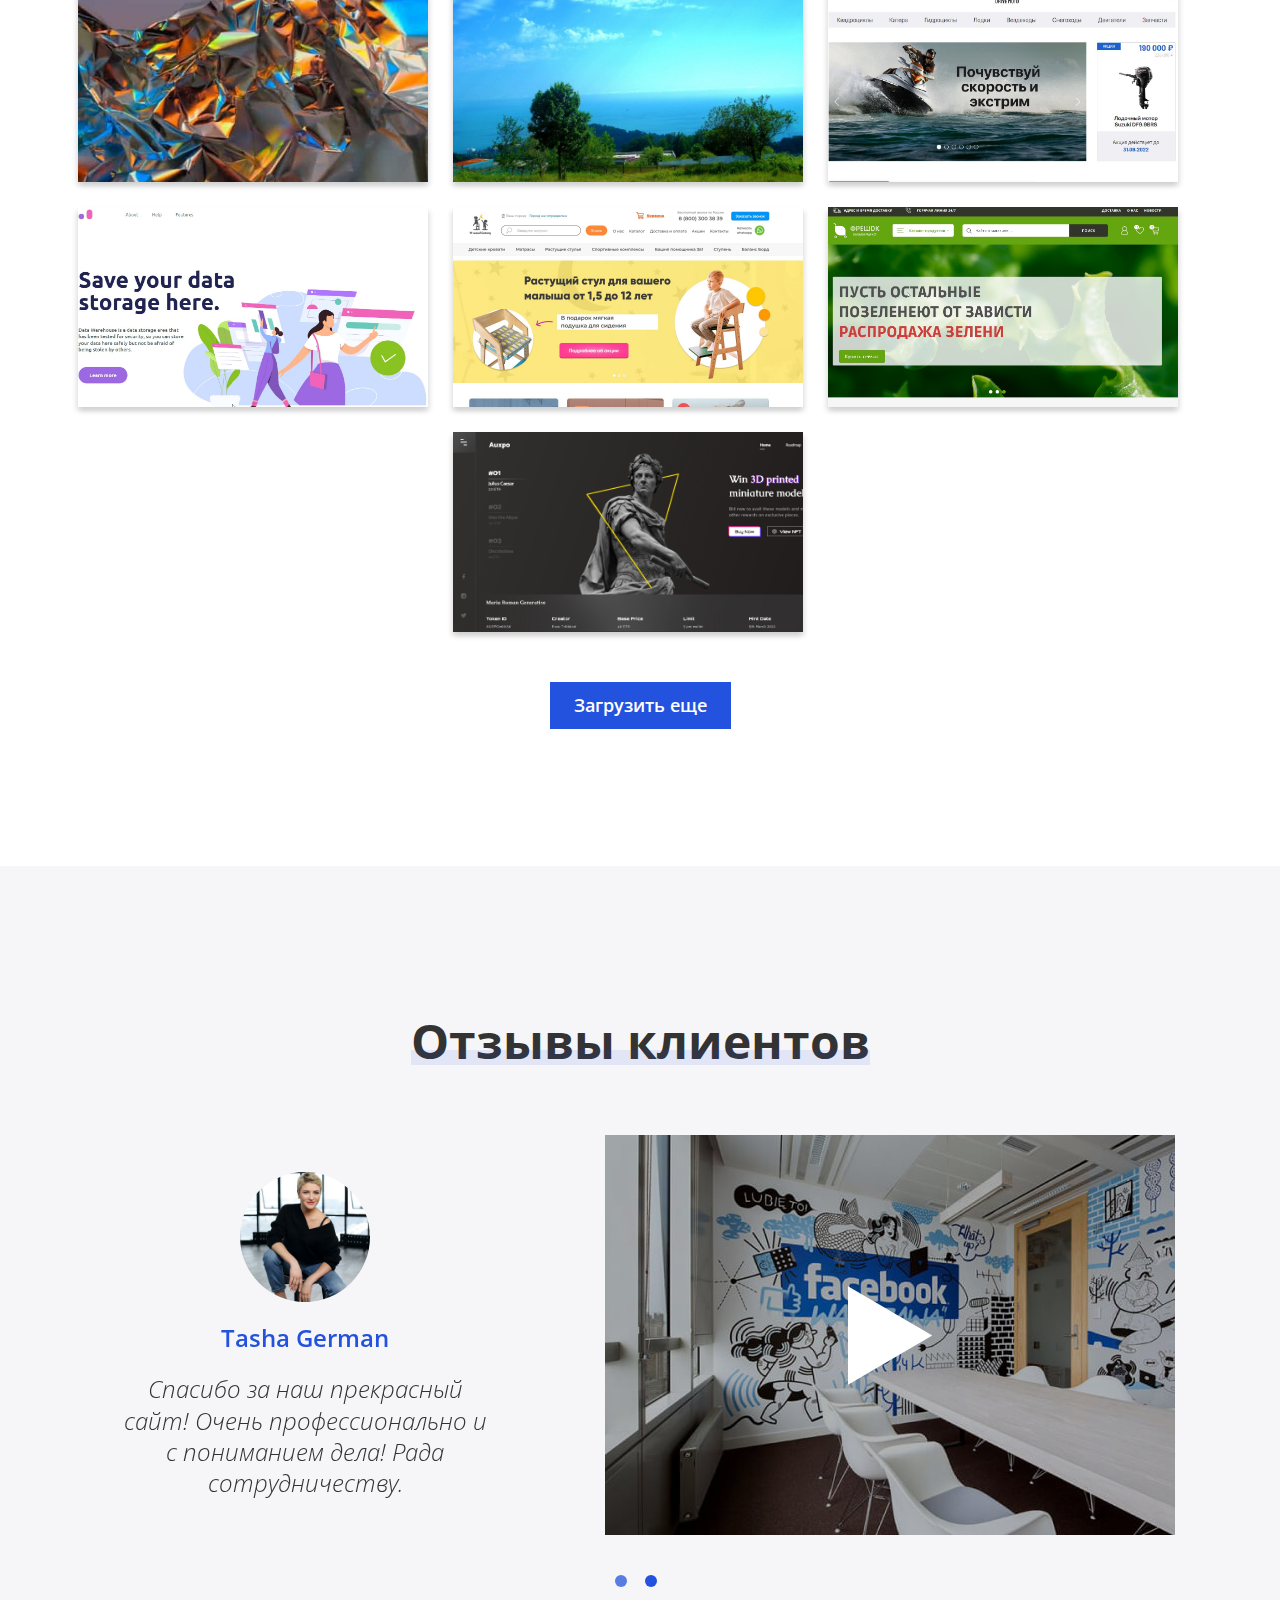
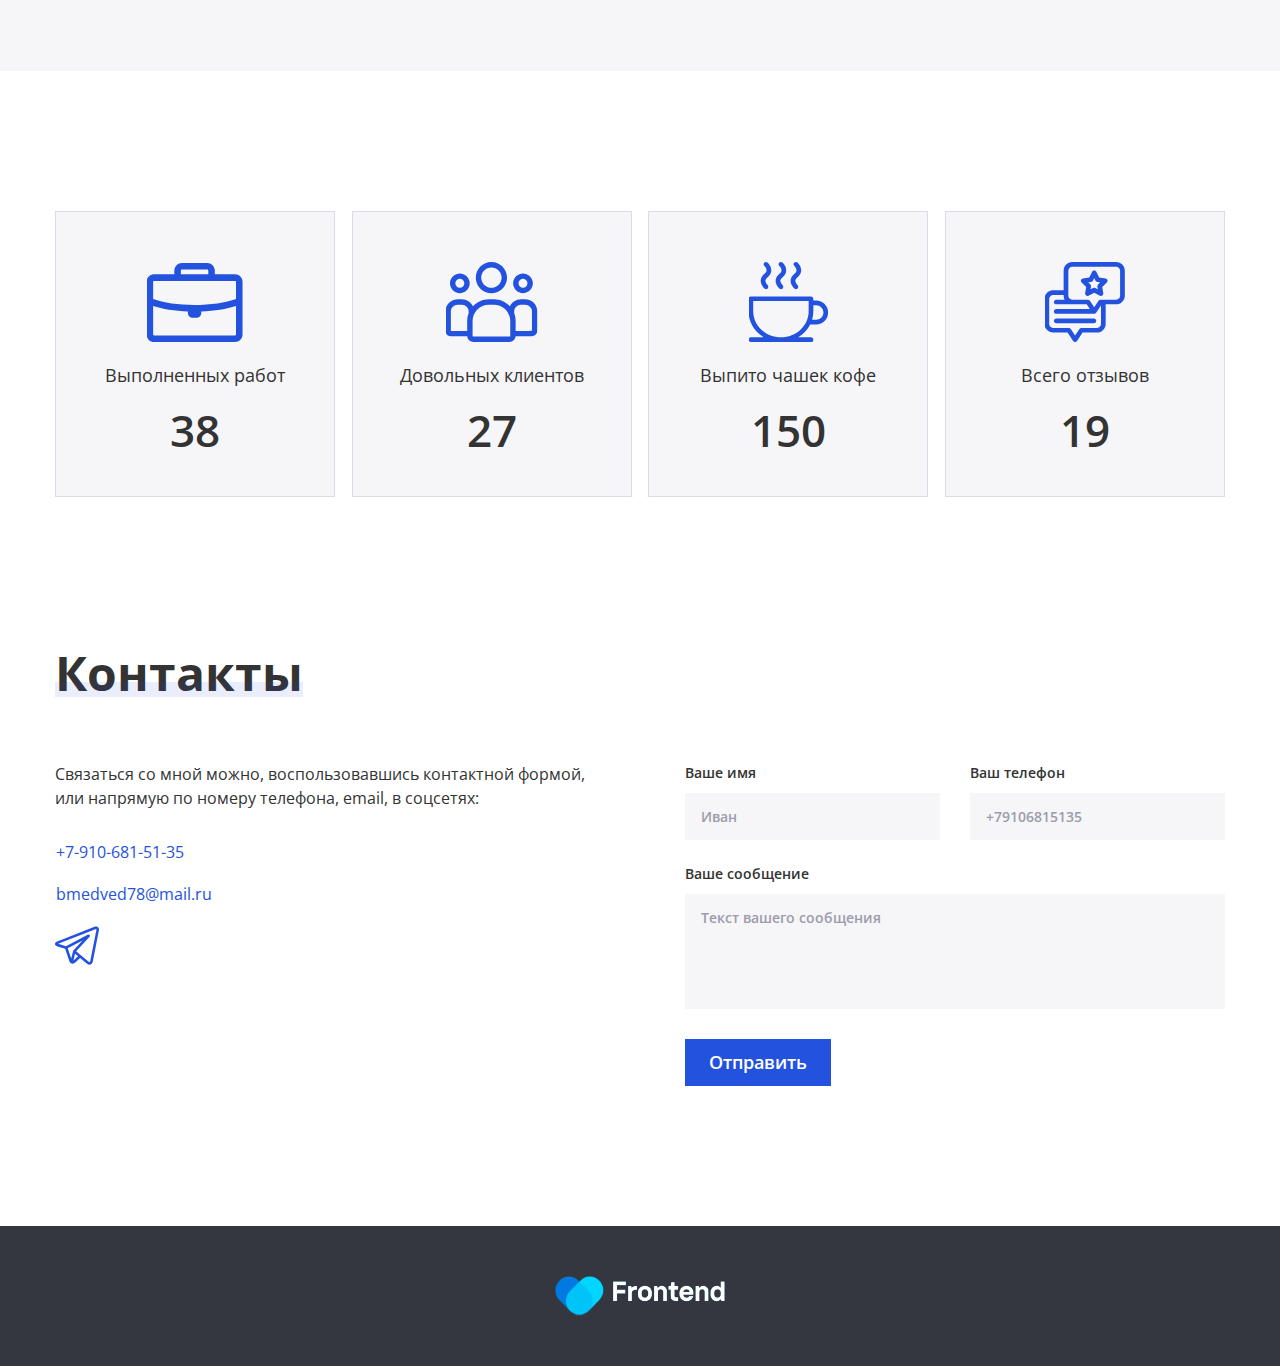
==== commit 61ed5e87: "555" ====
--- a/index.html
+++ b/index.html
@@ -14,14 +14,14 @@
   <meta name="description"
     content="Адаптивная верстка сайтов по макету, доступные цены. Заказать верстку сайта: мобильную, резиновую в СПБ." />
 
-  <link rel="apple-touch-icon" sizes="180x180" href="image/favicon/apple-touch-icon.png" />
-  <link rel="icon" type="image/png" sizes="32x32" href="image/favicon/favicon-32x32.png" />
-  <link rel="icon" type="image/png" sizes="16x16" href="image/favicon/favicon-16x16.png" />
+  <link rel="apple-touch-icon" sizes="76x76" href="image/favicon/apple-touch-icon.png">
+  <link rel="icon" type="image/png" sizes="32x32" href="image/favicon/favicon-32x32.png">
+  <link rel="icon" type="image/png" sizes="16x16" href="image/favicon/favicon-16x16.png">
   <link rel="icon" href="image/favicon/favicon.ico" type="image/x-icon" />
-  <link rel="manifest" href="image/favicon/site.webmanifest" />
-  <link rel="mask-icon" href="image/favicon/safari-pinned-tab.svg" color="#5bbad5" />
-  <meta name="msapplication-TileColor" content="#da532c" />
-  <meta name="theme-color" content="#ffffff" />
+  <link rel="manifest" href="image/favicon/site.webmanifest">
+  <link rel="mask-icon" href="image/favicon/safari-pinned-tab.svg" color="#5bbad5">
+  <meta name="msapplication-TileColor" content="#da532c">
+  <meta name="theme-color" content="#ffffff">
   <meta name="yandex-verification" content="403693c402053840" />
 
   <link rel="stylesheet" href="https://maxcdn.bootstrapcdn.com/font-awesome/4.5.0/css/font-awesome.min.css" />
@@ -286,6 +286,11 @@
               style="background-image: url('image/works6.jpg')">
             </a>
           </li>
+          <li class="works__item mix category-3">
+            <a class="works__link" href="https://auxpo.vercel.app/" target="_blank"
+              style="background-image: url('image/nft.jpg')">
+            </a>
+          </li>
         </ul>
         <button class="btn" type="button">Загрузить еще</button>
       </div>
